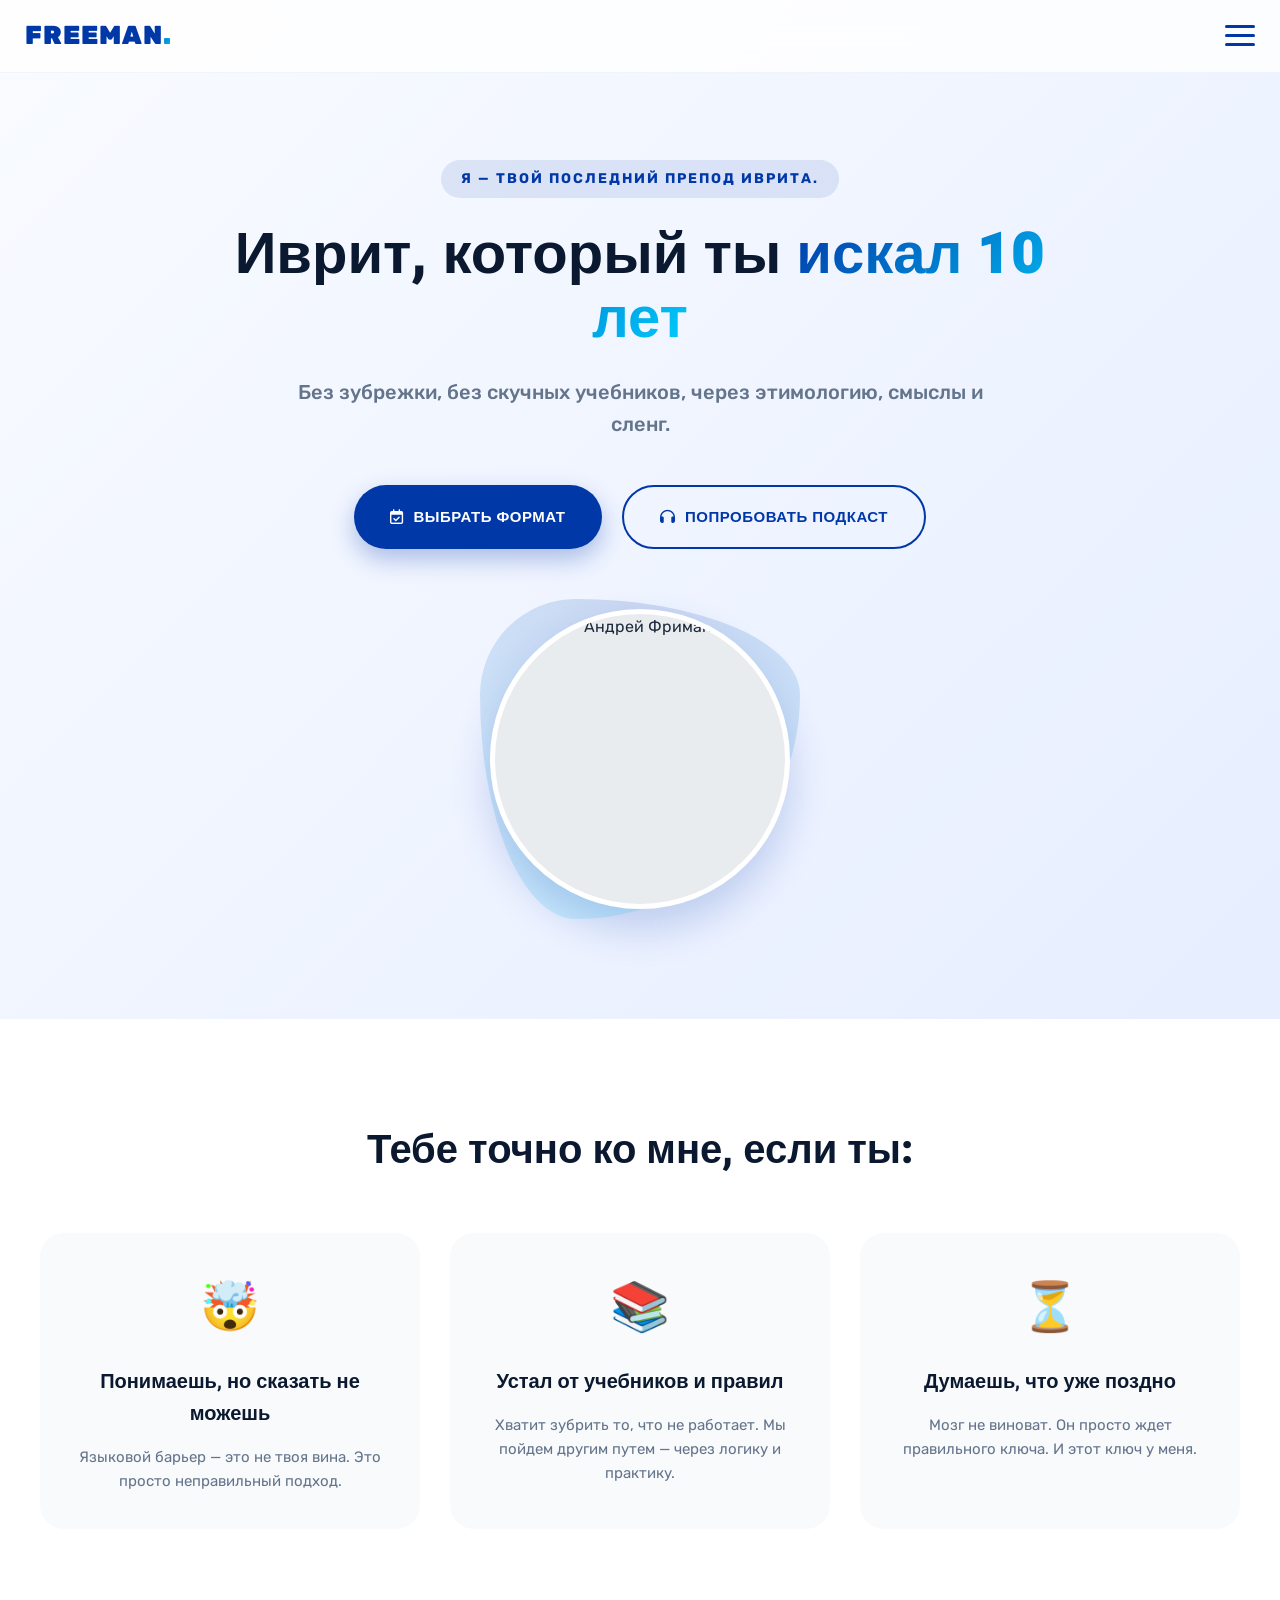
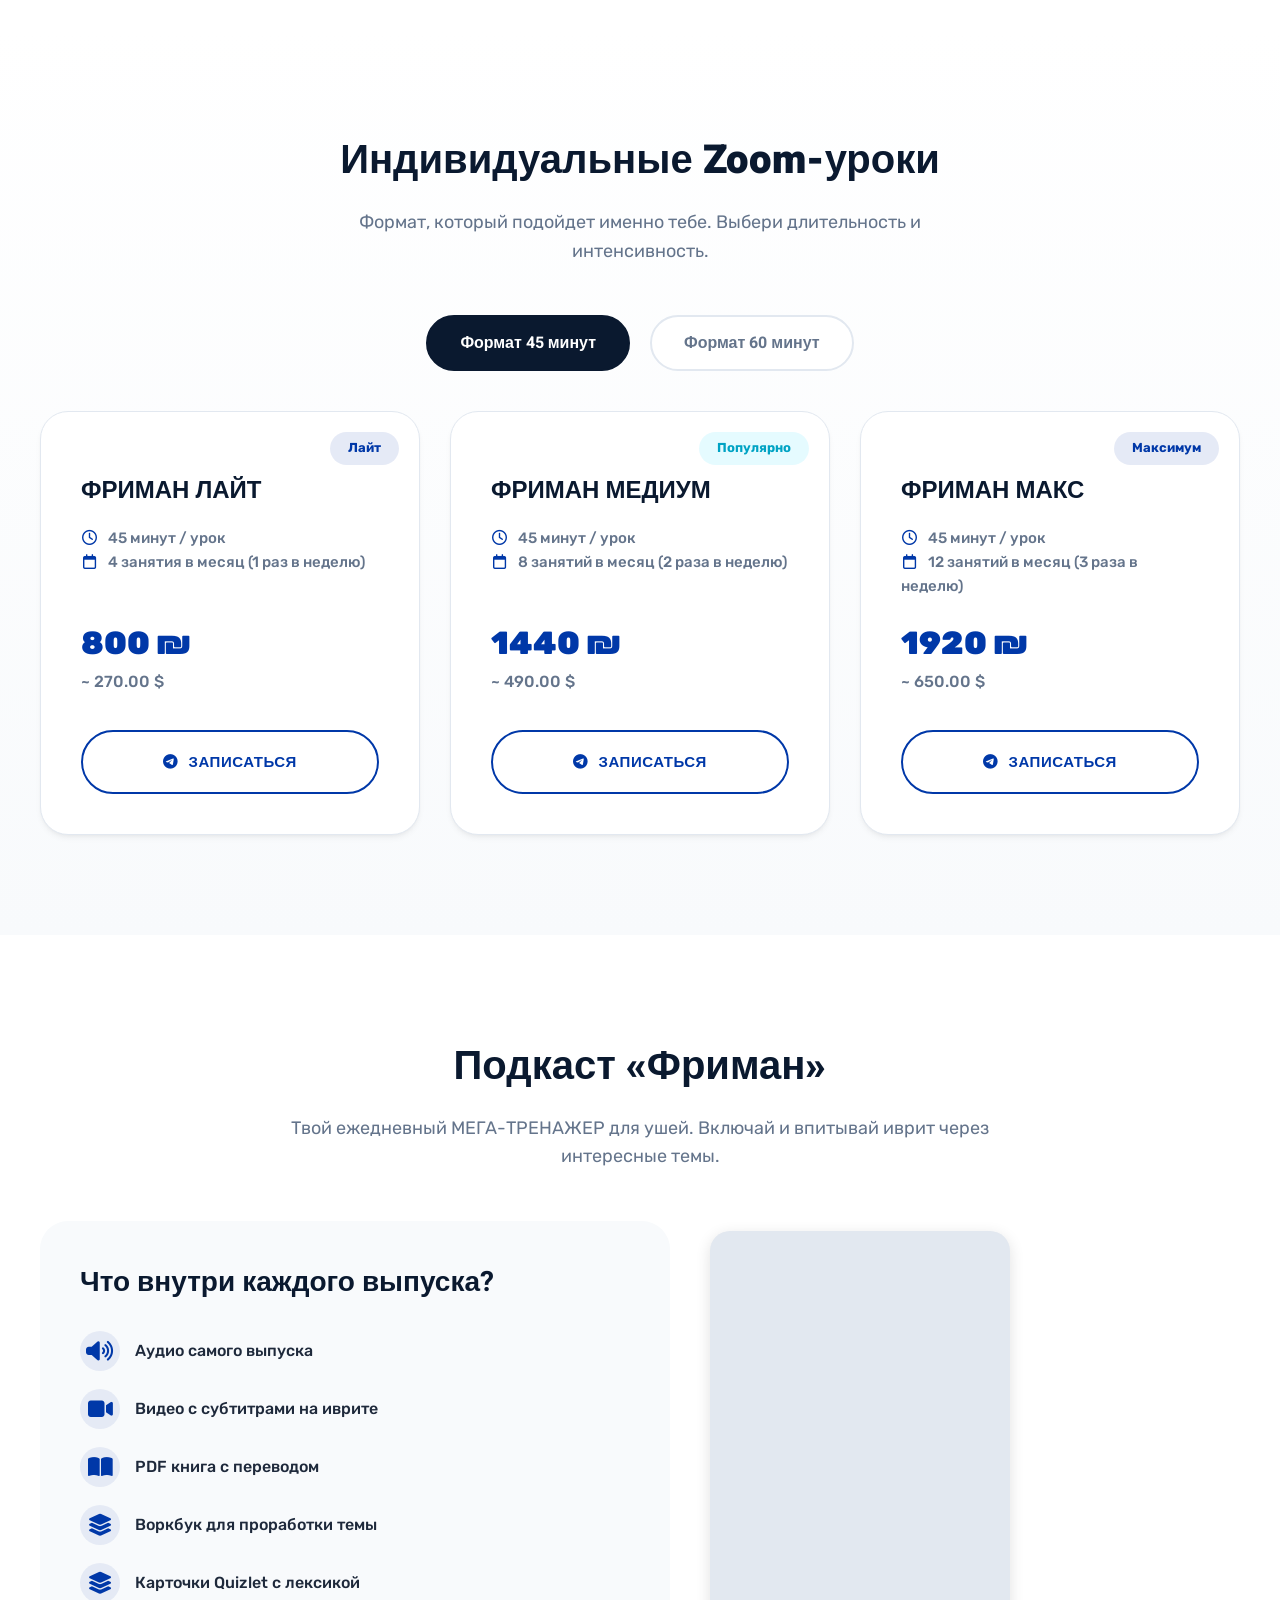
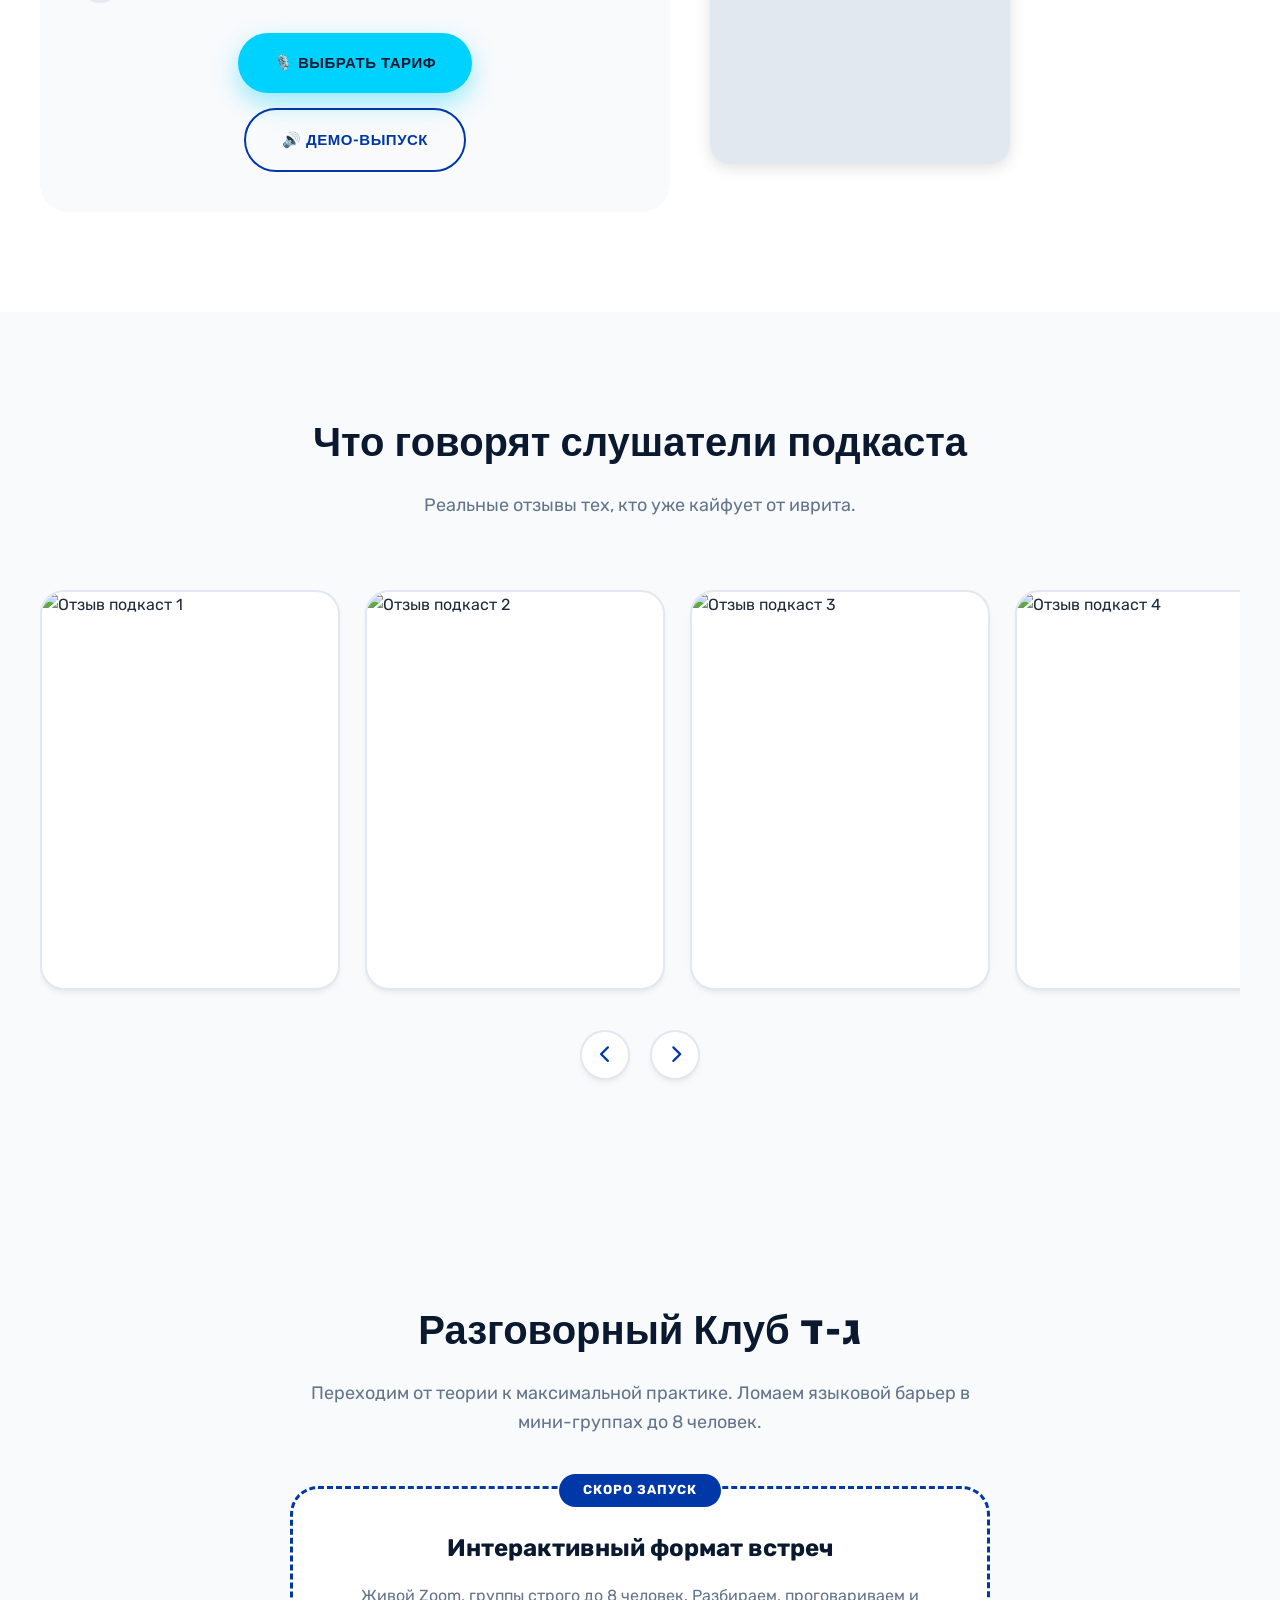
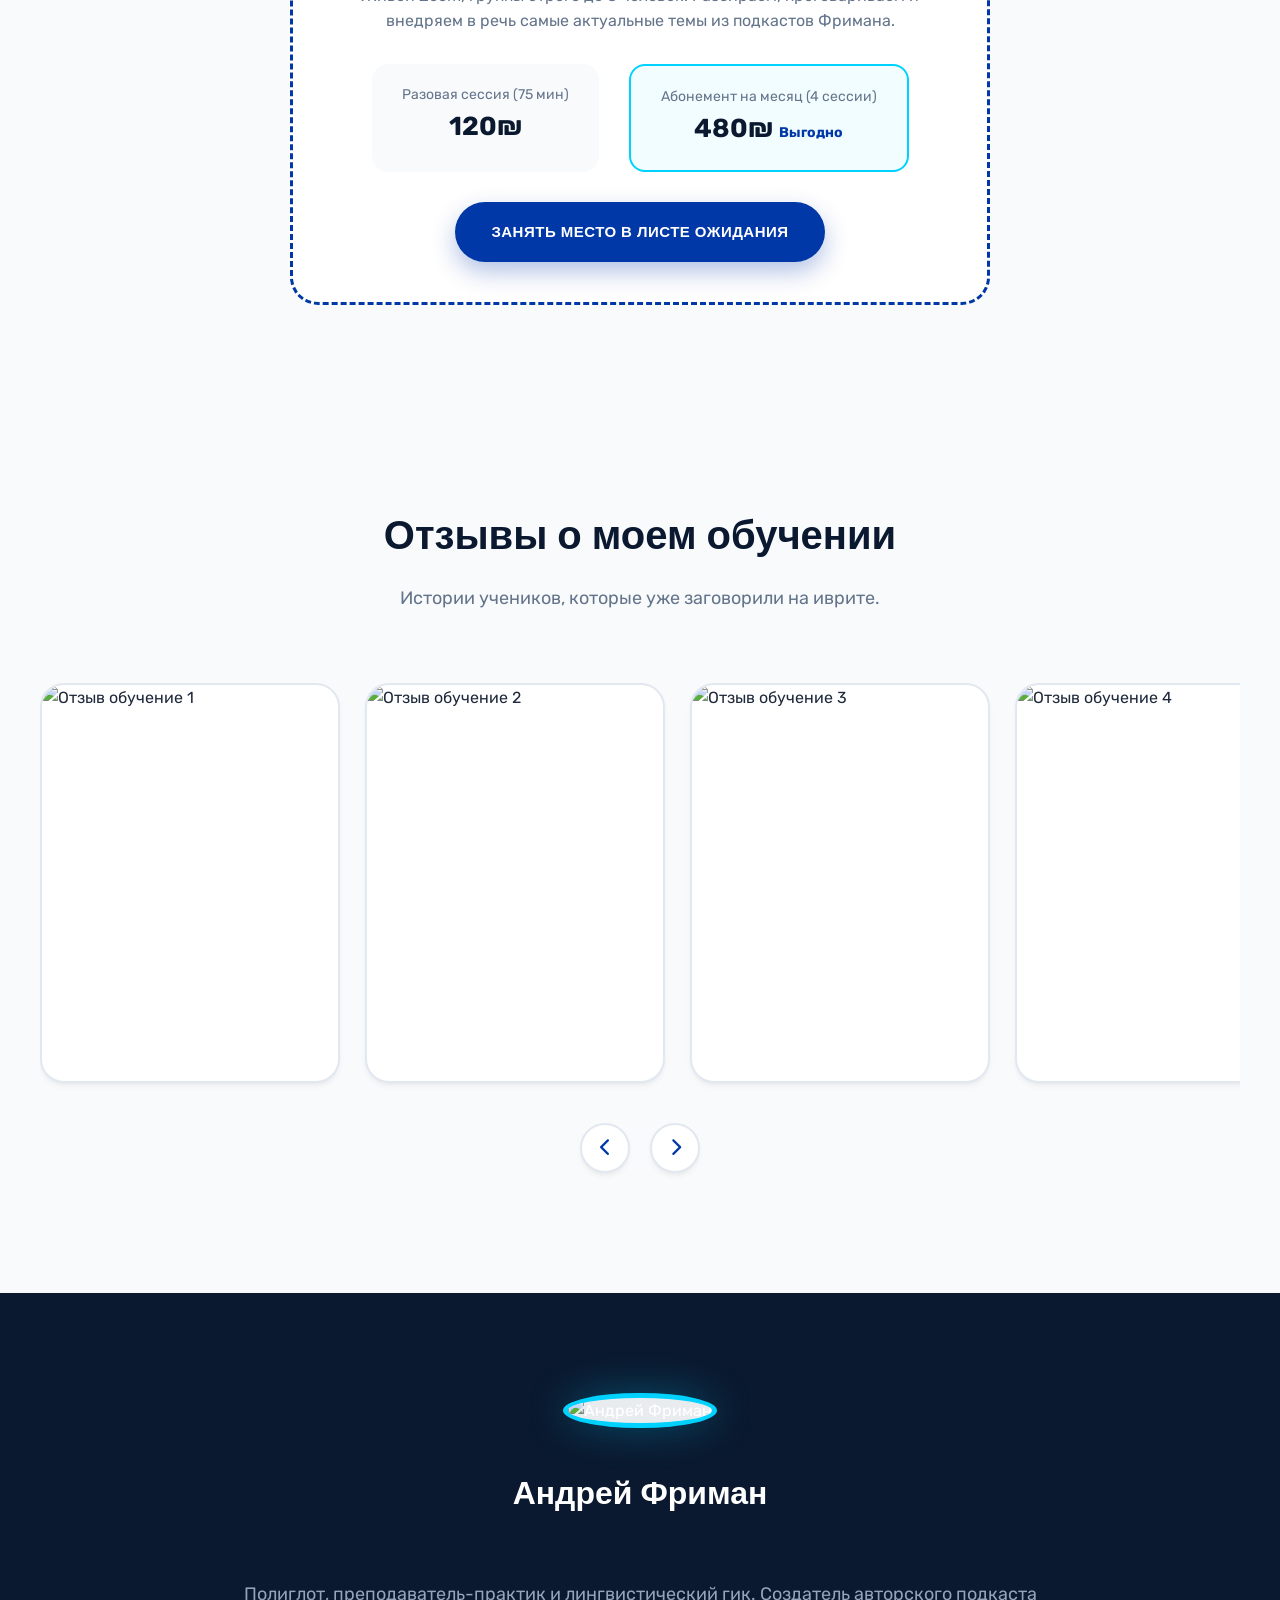
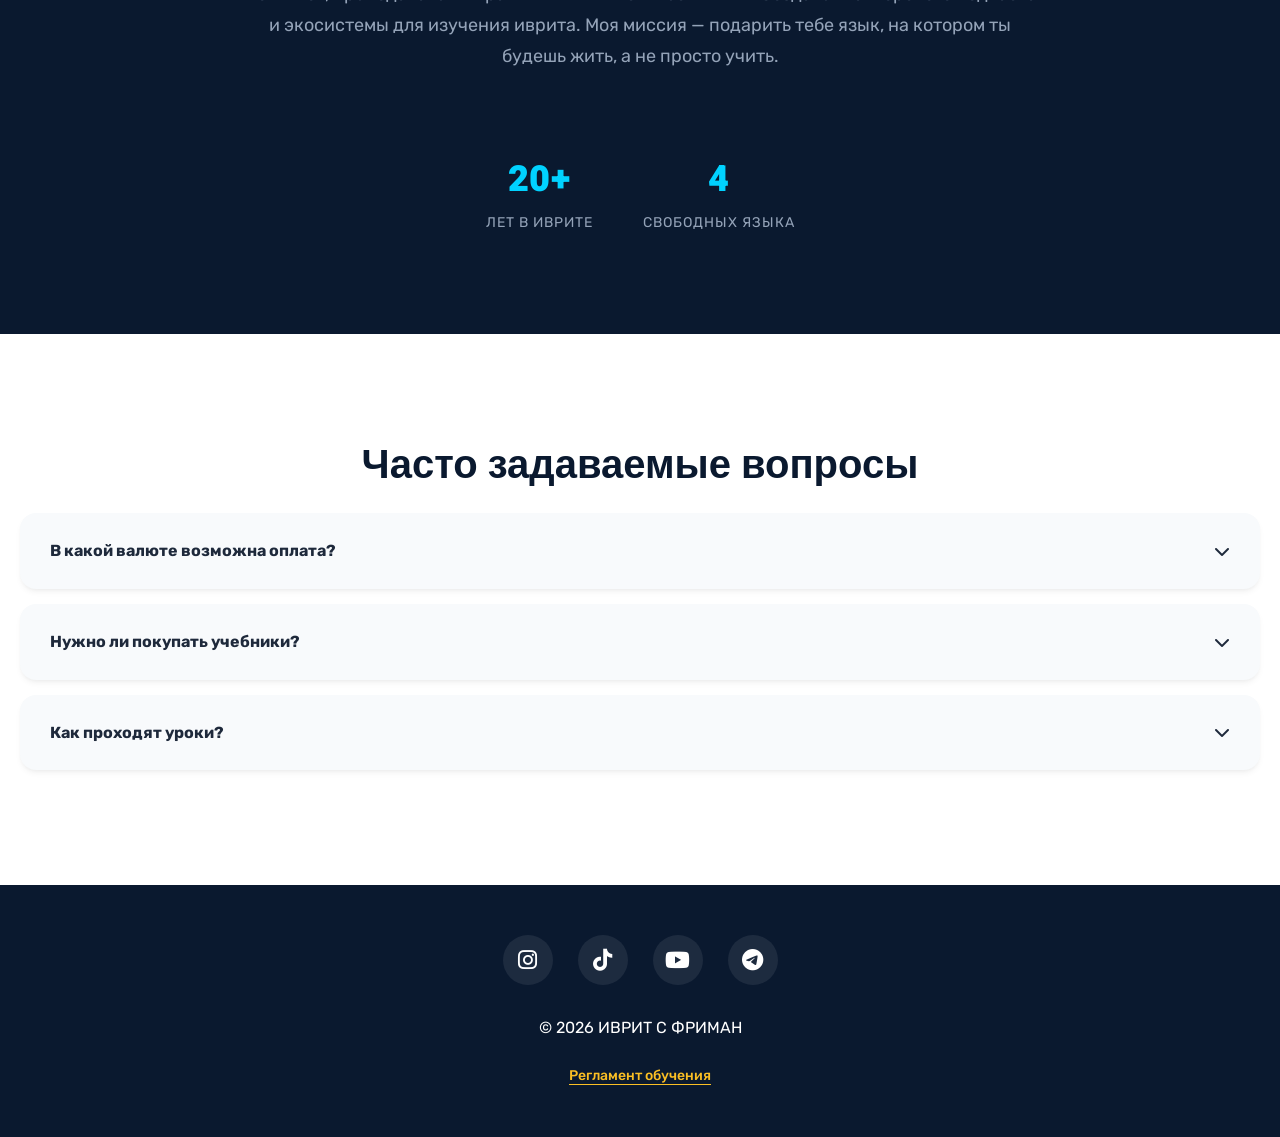
==== index.html @ e4728c22 "Update index.html" ====
<!DOCTYPE html>
<html lang="ru">
<head>
    <meta charset="UTF-8">
    <meta name="viewport" content="width=device-width, initial-scale=1.0">
    <title>ИВРИТ С ФРИМАН — Твой последний учитель иврита</title>
    
    <script>
      window.prodamusDomain = 'freemanhebrew.payform.ru';
      window.prodamusCurrency = 'usd';
    </script>
    <script src="https://widget.prodamus.ru/src/init.js" async></script>
    <link rel="stylesheet" href="https://widget.prodamus.ru/src/init.css">

    <link href="https://fonts.googleapis.com/css2?family=Heebo:wght@400;500;700;800;900&family=Rubik:wght@400;500;600;700&display=swap" rel="stylesheet">
    <link rel="stylesheet" href="https://cdnjs.cloudflare.com/ajax/libs/font-awesome/6.4.0/css/all.min.css">
    
    <style>
        :root {
            --blue-flag: #0038A8;
            --blue-neon: #00D2FF;
            --blue-dark: #0A192F;
            --white: #FFFFFF;
            --light-gray: #F8FAFC;
            --text-dark: #1E293B;
            --text-muted: #64748B;
            --accent-gradient: linear-gradient(135deg, var(--blue-flag), var(--blue-neon));
            --card-shadow: 0 4px 6px -1px rgba(0,0,0,0.05), 0 2px 4px -2px rgba(0,0,0,0.05);
            --card-hover-shadow: 0 25px 50px -12px rgba(0,0,0,0.15);
            --transition: all 0.3s cubic-bezier(0.4, 0, 0.2, 1);
        }

        * { box-sizing: border-box;
            margin: 0; padding: 0; scroll-behavior: smooth; }

        body {
            font-family: 'Rubik', sans-serif;
            background-color: var(--white);
            color: var(--text-dark);
            line-height: 1.6;
            overflow-x: hidden;
        }

        header {
            position: fixed;
            top: 0; left: 0; width: 100%;
            background: rgba(255,255,255,0.8);
            backdrop-filter: blur(20px);
            z-index: 1000;
            padding: 15px 25px;
            display: flex;
            justify-content: space-between;
            align-items: center;
            border-bottom: 1px solid rgba(0,56,168,0.05);
        }

        .logo {
            font-weight: 900;
            font-size: 26px;
            color: var(--blue-flag); letter-spacing: 1px;
            text-transform: uppercase;
        }
        .logo span {
            background: var(--accent-gradient);
            -webkit-background-clip: text;
            -webkit-text-fill-color: transparent;
        }

        .burger-menu {
            display: flex;
            flex-direction: column;
            justify-content: space-between; width: 30px; height: 21px;
            cursor: pointer; z-index: 1002;
        }
        .burger-bar {
            width: 100%;
            height: 3px;
            background-color: var(--blue-flag);
            border-radius: 3px;
            transition: var(--transition);
        }
        .burger-menu.active .burger-bar:nth-child(1) {
            transform: translateY(9px) rotate(45deg);
            background-color: var(--white);
        }
        .burger-menu.active .burger-bar:nth-child(2) { opacity: 0;
        }
        .burger-menu.active .burger-bar:nth-child(3) {
            transform: translateY(-9px) rotate(-45deg);
            background-color: var(--white);
        }

        nav {
            position: fixed;
            top: 0; right: -100%;
            width: 300px; height: 100vh;
            background: var(--blue-dark); padding: 100px 40px;
            display: flex; flex-direction: column; gap: 25px;
            transition: var(--transition); z-index: 1001;
            box-shadow: -10px 0 30px rgba(0,0,0,0.3);
        }
        nav.active { right: 0;
        }

        nav a {
            color: var(--white);
            text-decoration: none;
            font-size: 18px; font-weight: 600;
            transition: var(--transition);
        }
        nav a:hover { color: var(--blue-neon);
            padding-left: 10px; }

        /* Герой */
        .hero {
            padding: 160px 25px 100px;
            background: linear-gradient(135deg, #F9FBFF 0%, #E6EEFF 100%);
            display: flex; flex-direction: column;
            align-items: center; text-align: center;
            position: relative; overflow: hidden;
        }
        .hero-content { max-width: 850px; z-index: 2;
        }
        .hero-label {
            display: inline-block;
            background: rgba(0,56,168,0.1);
            color: var(--blue-flag); padding: 8px 20px;
            border-radius: 50px; font-weight: 700; font-size: 14px;
            text-transform: uppercase; letter-spacing: 2px; margin-bottom: 25px;
        }
        .hero h1 {
            font-family: 'Heebo', sans-serif;
            font-size: 58px;
            font-weight: 900; color: var(--blue-dark);
            line-height: 1.1; margin-bottom: 25px;
        }
        .hero h1 span {
            background: var(--accent-gradient);
            -webkit-background-clip: text;
            -webkit-text-fill-color: transparent;
        }
        .hero-subtitle {
            font-size: 20px;
            color: var(--text-muted);
            margin-bottom: 45px; font-weight: 500;
            max-width: 700px; margin-left: auto; margin-right: auto;
        }
        .hero-buttons { display: flex; gap: 20px; justify-content: center; flex-wrap: wrap;
        }

        .hero-avatar-wrapper {
            position: relative;
            margin-top: 50px;
            width: 320px; height: 320px; z-index: 2;
        }
        .hero-avatar-bg {
            position: absolute;
            top: 0; left: 0;
            width: 100%; height: 100%;
            background: conic-gradient(from 0deg, var(--blue-flag), var(--blue-neon), var(--blue-flag));
            border-radius: 30% 70% 70% 30% / 30% 30% 70% 70%;
            animation: morphing 12s infinite linear;
            opacity: 0.15;
        }
        .hero-avatar {
            position: absolute;
            top: 10px; left: 10px;
            width: 300px; height: 300px;
            border-radius: 50%; object-fit: cover;
            border: 5px solid var(--white);
            box-shadow: 0 20px 40px rgba(0,56,168,0.2);
            background-color: #e9ecef;
        }

        @keyframes morphing {
            0% { border-radius: 30% 70% 70% 30% / 30% 30% 70% 70%;
            }
            50% { border-radius: 70% 30% 30% 70% / 70% 70% 30% 30%;
            }
            100% { border-radius: 30% 70% 70% 30% / 30% 30% 70% 70%;
            }
        }

        .section-title {
            text-align: center;
            font-family: 'Heebo', sans-serif;
            font-size: 40px; font-weight: 900;
            color: var(--blue-dark); margin-bottom: 15px;
        }
        .section-subtitle {
            text-align: center;
            color: var(--text-muted);
            font-size: 18px; margin-bottom: 50px;
            max-width: 700px; margin-left: auto; margin-right: auto;
        }

        /* Блок эмпатии */
        .pain-section { background: var(--white);
            padding: 100px 20px; text-align: center; }
        .pain-grid {
            display: grid;
            grid-template-columns: repeat(auto-fit, minmax(250px, 1fr));
            gap: 30px; margin-top: 50px; max-width: 1200px; margin-left: auto; margin-right: auto;
        }
        .pain-card {
            background: var(--light-gray);
            padding: 35px 25px;
            border-radius: 24px; transition: var(--transition); border: 1px solid transparent;
        }
        .pain-card:hover { border-color: var(--blue-neon); box-shadow: var(--card-hover-shadow); transform: translateY(-5px);
        }
        .pain-icon { font-size: 48px; margin-bottom: 20px;
        }
        .pain-card h3 { font-family: 'Heebo', sans-serif; font-size: 20px; margin-bottom: 15px; color: var(--blue-dark);
        }
        .pain-card p { color: var(--text-muted); font-size: 15px;
        }
        .meme-placeholder {
            width: 120px;
            height: 120px; margin: 15px auto;
            border-radius: 16px; background: #e2e8f0;
            display: flex; align-items: center; justify-content: center;
            font-size: 14px; color: var(--text-muted);
            border: 2px dashed var(--blue-neon); font-weight: 600;
        }

        /* Табы и сетка курсов */
        .courses-section {
            background: linear-gradient(180deg, var(--white) 0%, var(--light-gray) 100%);
            padding: 100px 20px;
        }
        .zoom-tabs {
            display: flex;
            justify-content: center; gap: 20px;
            margin-bottom: 40px; flex-wrap: wrap;
        }
        .tab-btn {
            padding: 14px 32px;
            border: 2px solid #E2E8F0;
            background: var(--white); border-radius: 60px;
            font-weight: 700; cursor: pointer;
            transition: var(--transition); color: var(--text-muted);
            font-family: 'Heebo', sans-serif;
            font-size: 16px;
        }
        .tab-btn.active {
            background: var(--blue-dark);
            color: var(--white);
            border-color: var(--blue-dark);
        }
        .cards-grid {
            display: none;
            grid-template-columns: repeat(auto-fit, minmax(280px, 1fr));
            gap: 30px; max-width: 1200px; margin: 0 auto;
        }
        .cards-grid.active { display: grid;
        }

        .card {
            background: var(--white);
            border: 1px solid #E2E8F0;
            border-radius: 28px; padding: 40px;
            display: flex; flex-direction: column;
            position: relative; transition: var(--transition);
            overflow: hidden; box-shadow: var(--card-shadow);
        }
        .card:hover { transform: translateY(-10px); border-color: var(--blue-flag); box-shadow: var(--card-hover-shadow);
        }
        .card-badge {
            position: absolute;
            top: 20px; right: 20px;
            background: rgba(0,56,168,0.1); color: var(--blue-flag);
            padding: 6px 18px; border-radius: 50px;
            font-weight: 700; font-size: 13px;
        }
        .card-badge.popular {
            background: rgba(0,210,255,0.1);
            color: #00A3C4;
        }
        .card-title {
            font-family: 'Heebo', sans-serif;
            font-size: 24px;
            font-weight: 800; color: var(--blue-dark);
            margin-bottom: 15px; margin-top: 20px;
        }
        .card-meta {
            font-size: 15px;
            color: var(--text-muted);
            margin-bottom: 20px; font-weight: 500;
        }
        .card-meta i { color: var(--blue-flag);
            margin-right: 8px; width: 16px; text-align: center; }
        .card-price { margin-top: auto; margin-bottom: 25px;
        }
        .price-ils { font-size: 32px; font-weight: 900; color: var(--blue-flag); display: block;
        }
        .price-usd { font-size: 16px; color: var(--text-muted); font-weight: 500;
        }

        /* Подкаст */
        .podcast-section { padding: 100px 20px;
            background: var(--white); }
        .podcast-container { display: flex; flex-wrap: wrap; gap: 40px; max-width: 1200px;
            margin: 0 auto; align-items: center; }
        .podcast-content { flex: 1 1 400px;
            background: var(--light-gray); padding: 40px; border-radius: 28px; }
        .podcast-content h3 { font-family: 'Heebo', sans-serif;
            font-size: 28px; margin-bottom: 25px; color: var(--blue-dark); }
        .feature-list { list-style: none; margin-bottom: 30px;
        }
        .feature-item { display: flex; align-items: center; gap: 15px; margin-bottom: 18px; font-weight: 500;
        }
        .feature-item i { color: var(--blue-flag); font-size: 22px; background: rgba(0,56,168,0.08); width: 40px;
            height: 40px; display: flex; align-items: center; justify-content: center; border-radius: 50%;
        }
        .podcast-visual { flex: 1 1 300px; text-align: center;
        }
        .podcast-meme { width: 100%; max-width: 300px; border-radius: 20px; box-shadow: var(--card-hover-shadow); margin-bottom: 20px;
        }
        .podcast-cta { display: flex; flex-direction: column; gap: 15px; align-items: center;
        }

        /* Отзывы (слайдер) */
        .reviews-section { padding: 100px 20px;
            background: var(--light-gray); }
        .reviews-slider-container { position: relative; width: 100%; overflow: hidden;
            padding: 20px 0; max-width: 1200px; margin: 0 auto; }
        .reviews-track { display: flex;
            gap: 25px; transition: transform 0.5s ease; cursor: grab; }
        .review-card { min-width: 300px;
            max-width: 300px; height: 400px; background: var(--white); border-radius: 24px; overflow: hidden; box-shadow: var(--card-shadow); border: 2px solid #E2E8F0; position: relative;
        }
        .review-card img { width: 100%; height: 100%; object-fit: cover;
        }
        .slider-controls { display: flex; justify-content: center; gap: 20px; margin-top: 40px;
        }
        .slider-btn { width: 50px; height: 50px; border-radius: 50%; border: 2px solid #E2E8F0;
            background: var(--white); cursor: pointer; display: flex; align-items: center; justify-content: center; color: var(--blue-flag); transition: var(--transition); font-size: 18px; box-shadow: var(--card-shadow);
        }
        .slider-btn:hover { background: var(--blue-flag); color: var(--white); border-color: var(--blue-flag);
        }

        /* Автор */
        .author-section { background: var(--blue-dark);
            color: var(--white); padding: 100px 20px; text-align: center; }
        .author-container { display: flex;
            flex-direction: column; align-items: center; gap: 40px; max-width: 800px; margin: 0 auto;
        }
        .author-photo-wrapper { position: relative; display: inline-block;
        }
        .author-photo { width: 200px; height: 200px; border-radius: 50%; object-fit: cover;
            border: 5px solid var(--blue-neon); box-shadow: 0 0 40px rgba(0,210,255,0.3); background-color: #e9ecef;
        }
        .author-meme-badge { position: absolute; bottom: -10px; right: -10px; background: var(--blue-neon); color: var(--blue-dark);
            border-radius: 50px; padding: 6px 15px; font-weight: 800; font-size: 14px; box-shadow: 0 0 20px rgba(0,210,255,0.5);
        }
        .author-name { font-family: 'Heebo', sans-serif; font-size: 32px; font-weight: 900;
        }
        .author-desc { color: #94A3B8; font-size: 18px; line-height: 1.7; margin-top: 20px;
        }
        .author-stats { display: flex; justify-content: center; gap: 50px; margin-top: 40px; flex-wrap: wrap;
        }
        .stat-item { text-align: center;
        }
        .stat-number { font-family: 'Heebo', sans-serif; font-size: 36px; font-weight: 900; color: var(--blue-neon);
            display: block; }
        .stat-label { font-size: 14px; color: #94A3B8; text-transform: uppercase; letter-spacing: 1px;
        }

        /* FAQ */
        .faq-section { padding: 100px 20px;
            background: var(--white); }
        .faq-item { background: var(--light-gray); border-radius: 16px; margin-bottom: 15px; overflow: hidden;
            box-shadow: var(--card-shadow); }
        .faq-question { padding: 25px 30px; font-weight: 700; cursor: pointer;
            display: flex; justify-content: space-between; align-items: center; }
        .faq-answer { max-height: 0; overflow: hidden;
            transition: max-height 0.3s ease; background: var(--white); }
        .faq-answer.active { max-height: 300px;
            padding: 0 30px 25px; }
        .faq-answer p { padding-top: 20px; color: var(--text-muted);
        }

        /* Кнопки */
        .btn {
            display: inline-flex;
            align-items: center; justify-content: center;
            gap: 10px; padding: 18px 36px; border-radius: 60px;
            font-weight: 700; text-decoration: none; text-transform: uppercase;
            font-size: 15px;
            letter-spacing: 0.5px;
            transition: var(--transition); cursor: pointer; border: none;
            font-family: 'Heebo', sans-serif;
        }
        .btn-primary { background: var(--blue-flag); color: var(--white); box-shadow: 0 10px 25px rgba(0,56,168,0.3);
        }
        .btn-primary:hover { background: #002b80; transform: translateY(-3px);
        }
        .btn-neon { background: var(--blue-neon); color: var(--blue-dark); box-shadow: 0 10px 25px rgba(0,210,255,0.4);
        }
        .btn-neon:hover { background: #00b8e6; transform: translateY(-3px);
        }
        .btn-outline { background: transparent; border: 2px solid var(--blue-flag); color: var(--blue-flag);
        }
        .btn-outline:hover { background: var(--blue-flag); color: var(--white);
        }
        .btn-white-outline { background: transparent; border: 2px solid var(--white); color: var(--white);
        }
        .btn-white-outline:hover { background: var(--white); color: var(--blue-dark);
        }

        footer { background: var(--blue-dark); color: var(--white); padding: 50px 20px; text-align: center;
        }
        .social-links { display: flex; justify-content: center; gap: 25px; margin-bottom: 30px; flex-wrap: wrap;
        }
        .social-icon { width: 50px; height: 50px; border-radius: 50%; background: rgba(255,255,255,0.08); color: var(--white);
            display: flex; align-items: center; justify-content: center; font-size: 22px; text-decoration: none; transition: var(--transition);
        }
        .social-icon:hover { background: var(--blue-flag); transform: translateY(-5px); box-shadow: 0 0 20px var(--blue-neon);
        }

        @media(max-width: 768px) {
            .hero h1 { font-size: 38px;
            }
            .section-title { font-size: 32px;
            }
            .podcast-container { flex-direction: column;
            }
            .zoom-tabs { flex-direction: column; align-items: center;
            }
        }
    </style>
</head>
<body>

    <header>
        <div class="logo">FREEMAN<span>.</span></div>
        <div class="burger-menu" id="burgerMenu">
            <span class="burger-bar"></span>
            <span class="burger-bar"></span>
            <span class="burger-bar"></span>
        </div>
        <nav id="navMenu">
         
    <a href="#course">Занятия</a>
            <a href="#podcast">Подкаст</a>
            <a href="#club">Клуб</a>
            <a href="#reviews">Отзывы</a>
            <a href="#author">Автор</a>
            <a href="#faq">Вопросы</a>
        </nav>
    </header>

    <section class="hero">
        <div class="hero-content">
     
        <div class="hero-label">Я — твой последний препод иврита.</div>
            <h1>Иврит, который ты <span>искал 10 лет</span></h1>
            <p class="hero-subtitle">Без зубрежки, без скучных учебников, через этимологию, смыслы и сленг.</p>
            <div class="hero-buttons">
                <a href="#course" class="btn btn-primary"><i class="fa-regular fa-calendar-check"></i> Выбрать формат</a>
            
     <a href="#podcast" class="btn btn-outline"><i class="fa-solid fa-headphones"></i> Попробовать подкаст</a>
            </div>
        </div>
        <div class="hero-avatar-wrapper">
            <div class="hero-avatar-bg"></div>
            <img src="myphoto.png" alt="Андрей Фриман" class="hero-avatar">
        </div>
    </section>

    <section class="pain-section">
        <div class="section-title">Тебе точно ко мне, если 
ты:</div>
        <div class="pain-grid">
            <div class="pain-card">
                <div class="pain-icon">🤯</div>
                <h3>Понимаешь, но сказать не можешь</h3>
                <p>Языковой барьер — это не твоя вина.
Это просто неправильный подход.</p>
            </div>
            <div class="pain-card">
                <div class="pain-icon">📚</div>
                <h3>Устал от учебников и правил</h3>
                <p>Хватит зубрить то, что не работает.
Мы пойдем другим путем — через логику и практику.</p>
            </div>
            <div class="pain-card">
                <div class="pain-icon">⏳</div>
                <h3>Думаешь, что уже поздно</h3>
                <p>Мозг не виноват.
Он просто ждет правильного ключа. И этот ключ у меня.</p>
            </div>
        </div>
    </section>

    <section class="courses-section" id="course">
        <div class="section-title">Индивидуальные Zoom-уроки</div>
        <div class="section-subtitle">Формат, который подойдет именно тебе.
Выбери длительность и интенсивность.</div>
        
        <div class="zoom-tabs">
            <button class="tab-btn active" onclick="switchTab('45min')">Формат 45 минут</button>
            <button class="tab-btn" onclick="switchTab('60min')">Формат 60 минут</button>
        </div>

        <div class="cards-grid active" id="tab-45min">
            <div class="card">
               
  <span class="card-badge">Лайт</span>
                <div class="card-title">ФРИМАН ЛАЙТ</div>
                <div class="card-meta">
                    <div><i class="fa-regular fa-clock"></i> 45 минут / урок</div>
                    <div><i class="fa-regular fa-calendar"></i> 4 занятия в месяц (1 раз в неделю)</div>
       
          </div>
                <div class="card-price">
                    <span class="price-ils">800 ₪</span>
                    <span class="price-usd">~ 270.00 $</span>
                </div>
             
                <div onclick="forceTelegramRedirect('https://telegram.me/Andreas_Free')" class="btn btn-outline" style="cursor:pointer; margin-top: 10px;"><i class="fa-brands fa-telegram"></i> Записаться</div>
            </div>
            <div class="card">
                <span class="card-badge popular">Популярно</span>
                <div class="card-title">ФРИМАН МЕДИУМ</div>
                <div class="card-meta">
             
        <div><i class="fa-regular fa-clock"></i> 45 минут / урок</div>
                    <div><i class="fa-regular fa-calendar"></i> 8 занятий в месяц (2 раза в неделю)</div>
                </div>
                <div class="card-price">
                    <span class="price-ils">1440 ₪</span>
  
                   <span class="price-usd">~ 490.00 $</span>
                </div>

                <div onclick="forceTelegramRedirect('https://telegram.me/Andreas_Free')" class="btn btn-outline" style="cursor:pointer; margin-top: 10px;"><i class="fa-brands fa-telegram"></i> Записаться</div>
            </div>
            <div class="card">
                <span class="card-badge">Максимум</span>
                <div class="card-title">ФРИМАН МАКС</div>
                <div class="card-meta">
                    
 <div><i class="fa-regular fa-clock"></i> 45 минут / урок</div>
                    <div><i class="fa-regular fa-calendar"></i> 12 занятий в месяц (3 раза в неделю)</div>
                </div>
                <div class="card-price">
                    <span class="price-ils">1920 ₪</span>
         
            <span class="price-usd">~ 650.00 $</span>
                </div>

                <div onclick="forceTelegramRedirect('https://telegram.me/Andreas_Free')" class="btn btn-outline" style="cursor:pointer; margin-top: 10px;"><i class="fa-brands fa-telegram"></i> Записаться</div>
            </div>
        </div>

        <div class="cards-grid" id="tab-60min">
            <div class="card">
                <span class="card-badge">Старт</span>
                <div class="card-title">ФРИМАН СТАРТ</div>
                <div class="card-meta">
  
                   <div><i class="fa-regular fa-clock"></i> 60 минут / урок</div>
                    <div><i class="fa-regular fa-calendar"></i> 4 занятия в месяц (1 раз в неделю)</div>
                </div>
                <div class="card-price">
             
        <span class="price-ils">1000 ₪</span>
                    <span class="price-usd">~ 340.00 $</span>
                </div>

                <div onclick="forceTelegramRedirect('https://telegram.me/Andreas_Free')" class="btn btn-outline" style="cursor:pointer; margin-top: 10px;"><i class="fa-brands fa-telegram"></i> Записаться</div>
            </div>
            <div class="card">
                <span class="card-badge">Про</span>
                <div class="card-title">ФРИМАН ПРО</div>
                <div class="card-meta">
                    
 <div><i class="fa-regular fa-clock"></i> 60 минут / урок</div>
                    <div><i class="fa-regular fa-calendar"></i> 8 занятий в месяц (2 раза в неделю)</div>
                </div>
                <div class="card-price">
                    <span class="price-ils">1600 ₪</span>
         
            <span class="price-usd">~ 540.00 $</span>
                </div>

                <div onclick="forceTelegramRedirect('https://telegram.me/Andreas_Free')" class="btn btn-outline" style="cursor:pointer; margin-top: 10px;"><i class="fa-brands fa-telegram"></i> Записаться</div>
            </div>
            <div class="card">
                <span class="card-badge">Ультра</span>
                <div class="card-title">ФРИМАН УЛЬТРА</div>
                <div class="card-meta">
                    
 <div><i class="fa-regular fa-clock"></i> 60 минут / урок</div>
                    <div><i class="fa-regular fa-calendar"></i> 12 занятий в месяц (3 раза в неделю)</div>
                </div>
                <div class="card-price">
                    <span class="price-ils">2160 ₪</span>
         
            <span class="price-usd">~ 730.00 $</span>
                </div>

                <div onclick="forceTelegramRedirect('https://telegram.me/Andreas_Free')" class="btn btn-outline" style="cursor:pointer; margin-top: 10px;"><i class="fa-brands fa-telegram"></i> Записаться</div>
            </div>
        </div>
    </section>

    <section id="podcast" class="podcast-section">
        <div class="section-title">Подкаст «Фриман»</div>
        <div class="section-subtitle">Твой ежедневный МЕГА-ТРЕНАЖЕР для ушей. Включай и впитывай иврит через интересные темы.</div>
        <div class="podcast-container">
            <div class="podcast-content">
         
        <h3>Что внутри каждого выпуска?</h3>
                <ul class="feature-list">
                    <li class="feature-item"><i class="fa-solid fa-volume-high"></i> Аудио самого выпуска</li>
                    <li class="feature-item"><i class="fa-solid fa-video"></i> Видео с субтитрами на иврите</li>
                   
  <li class="feature-item"><i class="fa-solid fa-book-open"></i> PDF книга с переводом</li>
                    <li class="feature-item"><i class="fa-solid fa-layer-group"></i> Воркбук для проработки темы</li>
                    <li class="feature-item"><i class="fa-solid fa-layer-group"></i> Карточки Quizlet с лексикой</li>
                </ul>
                <div class="podcast-cta">
     
                <div onclick="forceTelegramRedirect('https://telegram.me/tribute/app?startapp=ep_8xrA9S8bwfpxdwwvnP7ZdaKRrTc9n1Krzu2K1lB6hGVLtGdhte')"
                         class="btn btn-neon" style="cursor:pointer;">🎙️ Выбрать тариф</div>
                    <div onclick="forceTelegramRedirect('https://telegram.me/freemanpodcastdemo')"
                         class="btn btn-outline" style="cursor:pointer;">🔊 Демо-выпуск</div>
      
           </div>
            </div>
            <div class="podcast-visual" style="align-self: start;
margin-top: 10px; flex-shrink: 0; width: 280px;">
                <video src="podcastfreeman.mp4" class="podcast-meme" autoplay loop muted playsinline style="background:#e2e8f0;
width: 100%; height: auto; aspect-ratio: 9 / 16; object-fit: contain; display:block; border-radius: 20px;
box-shadow: 0 4px 15px rgba(0,0,0,0.12);">
                </video>
            </div>
        </div>
    </section>

    <section class="reviews-section" id="reviews-podcast">
        <div class="section-title">Что говорят слушатели подкаста</div>
        <div class="section-subtitle">Реальные отзывы тех, кто уже кайфует от иврита.</div>
        <div class="reviews-slider-container">
   
          <div class="reviews-track" id="track-podcast">
                <div class="review-card"><img src="otziv1.jpg" alt="Отзыв подкаст 1"></div>
                <div class="review-card"><img src="otziv2.jpg" alt="Отзыв подкаст 2"></div>
                <div class="review-card"><img src="otziv3.jpg" alt="Отзыв подкаст 3"></div>
                <div class="review-card"><img src="otziv4.jpg" alt="Отзыв подкаст 4"></div>
     
            <div class="review-card"><img src="otziv5.jpg" alt="Отзыв подкаст 5"></div>
                <div class="review-card"><img src="otziv6.jpg" alt="Отзыв подкаст 6"></div>
                <div class="review-card"><img src="otziv7.jpg" alt="Отзыв подкаст 7"></div>
                <div class="review-card"><img src="otziv8.jpg" alt="Отзыв подкаст 8"></div>
            </div>
         
    <div class="slider-controls">
                <button class="slider-btn" onclick="moveSlider('podcast', 'prev')"><i class="fa-solid fa-chevron-left"></i></button>
                <button class="slider-btn" onclick="moveSlider('podcast', 'next')"><i class="fa-solid fa-chevron-right"></i></button>
            </div>
        </div>
    </section>

    <section id="club" class="podcast-section" style="background: var(--light-gray);">
        <div class="section-title">Разговорный Клуб ג-ד</div>
     
    <div class="section-subtitle">Переходим от теории к максимальной практике.
Ломаем языковой барьер в мини-группах до 8 человек.</div>
        <div style="max-width: 700px; margin: 0 auto; background: var(--white); border: 3px dashed var(--blue-flag); border-radius: 28px; padding: 40px; text-align: center; position: relative;">
            <div style="position: absolute; top: -15px; left: 50%; transform: translateX(-50%); background: var(--blue-flag); color: var(--white); padding: 6px 24px; border-radius: 30px; font-weight: 700; font-size: 13px; letter-spacing: 1px; text-transform: uppercase;">Скоро запуск</div>
            <h3 style="font-size:24px; color:var(--blue-dark); margin-bottom:15px;">Интерактивный формат встреч</h3>
           
  <p style="color:var(--text-muted); margin-bottom: 30px;">
                Живой Zoom, группы строго до 8 человек.
Разбираем, проговариваем и внедряем в речь самые актуальные темы из подкастов Фримана.
</p>
            <div style="display: flex; justify-content: center; gap: 30px; margin-bottom: 30px; flex-wrap: wrap;">
                <div style="background: var(--light-gray); padding: 20px 30px; border-radius: 16px;">
                    <span style="display: block; font-size: 14px; color: var(--text-muted);">Разовая сессия (75 мин)</span>
                    <strong style="font-size: 26px; color: var(--blue-dark);">120₪</strong>
 
                </div>
                <div style="background: rgba(0,210,255,0.05); padding: 20px 30px; border-radius: 16px; border: 2px solid var(--blue-neon);">
                    <span style="display: block; font-size: 14px; color: var(--text-muted);">Абонемент на месяц (4 сессии)</span>
                    <strong style="font-size: 26px; color: var(--blue-dark);">480₪ <small style="font-size:14px; 
color:var(--blue-flag);">Выгодно</small></strong>
                </div>
            </div>
            <div onclick="forceTelegramRedirect('https://telegram.me/Andreas_Free')" class="btn btn-primary" style="cursor:pointer;">
                Занять место в листе ожидания
            </div>
        </div>
    </section>

    <section class="reviews-section" id="reviews-general">
        <div class="section-title">Отзывы о моем обучении</div>
        <div class="section-subtitle">Истории учеников, которые уже заговорили на иврите.</div>
        <div class="reviews-slider-container">
            <div class="reviews-track" id="track-general">
                <div class="review-card"><img src="student1.png" alt="Отзыв обучение 1"></div>
                <div class="review-card"><img src="student2.png" alt="Отзыв обучение 2"></div>
    
             <div class="review-card"><img src="student3.png" alt="Отзыв обучение 3"></div>
                <div class="review-card"><img src="student4.png" alt="Отзыв обучение 4"></div>
                <div class="review-card"><img src="student5.png" alt="Отзыв обучение 5"></div>
                <div class="review-card"><img src="student6.png" alt="Отзыв обучение 6"></div>
            </div>
        
     <div class="slider-controls">
                <button class="slider-btn" onclick="moveSlider('general', 'prev')"><i class="fa-solid fa-chevron-left"></i></button>
                <button class="slider-btn" onclick="moveSlider('general', 'next')"><i class="fa-solid fa-chevron-right"></i></button>
            </div>
        </div>
    </section>

    <section class="author-section" id="author">
        <div class="author-container">
       
      <div class="author-photo-wrapper">
                <img src="2.png" alt="Андрей Фриман" class="author-photo">
            </div>
            <div class="author-name">Андрей Фриман</div>
            <div class="author-desc">
                Полиглот, преподаватель-практик и лингвистический гик.
Создатель авторского подкаста и экосистемы для изучения иврита. Моя миссия — подарить тебе язык, на котором ты будешь жить, а не просто учить.
</div>
            <div class="author-stats">
                <div class="stat-item"><span class="stat-number">20+</span><span class="stat-label">Лет в иврите</span></div>
                <div class="stat-item"><span class="stat-number">4</span><span class="stat-label">Свободных языка</span></div>
            </div>
        </div>
    </section>

    <section class="faq-section" id="faq">
        <div class="section-title">Часто 
задаваемые вопросы</div>
        <div class="faq-item">
            <div class="faq-question" onclick="toggleFAQ(this)">В какой валюте возможна оплата?
<i class="fa-solid fa-chevron-down"></i></div>
            <div class="faq-answer"><p>Для вашего удобства я принимаю оплату в любой валюте, через официального telegram чат-бота Tribute.
Всё что вам нужно сделать, это выбрать нужный вам пакет и перейти по ссылке для оплаты.</p></div>
        </div>
        <div class="faq-item">
            <div class="faq-question" onclick="toggleFAQ(this)">Нужно ли покупать учебники?
<i class="fa-solid fa-chevron-down"></i></div>
            <div class="faq-answer"><p>Нет.
Все материалы я предоставляю индивидуально: видео, аудио, карточки слов и авторские тексты уже включены в стоимость обучения.</p></div>
        </div>
        <div class="faq-item">
            <div class="faq-question" onclick="toggleFAQ(this)">Как проходят уроки?
<i class="fa-solid fa-chevron-down"></i></div>
            <div class="faq-answer"><p>Занятия проводятся в Zoom.
Основной упор на практику. Напишите мне, и мы подберем индивидуальную программу ЛИЧНО под вас.</p></div>
        </div>
    </section>

    <footer>
        <div class="social-links">
            <a href="https://www.instagram.com/freeman_hebrew" target="_blank" class="social-icon"><i class="fa-brands fa-instagram"></i></a>
            <a href="https://www.tiktok.com/@freeman_hebrew" target="_blank" class="social-icon"><i class="fa-brands fa-tiktok"></i></a>
            <a href="https://youtube.com/@freeman_hebrew" target="_blank" class="social-icon"><i class="fa-brands fa-youtube"></i></a>
           
  <a href="https://t.me/Freeman_hebrew" target="_blank" class="social-icon"><i class="fa-brands fa-telegram"></i></a>
        </div>
        <p>© 2026 ИВРИТ С ФРИМАН</p>
        </div>
<!-- Блок со ссылками: теперь они главные, красивые и заметные -->
<div class="text-center mt-6 flex justify-center gap-8" style="text-align: center; margin-top: 24px; display: flex; justify-content: center; gap: 32px;">
    
    <a href="reglament_obuchenia.pdf" target="_blank" style="font-size: 14px; font-weight: 500; color: #fbbf24; text-decoration: underline; text-underline-offset: 4px; transition: color 0.2s;">
        Регламент обучения
    </a>
</div>

</footer>

    <script>
        // Бургер-меню
        const burgerMenu = document.getElementById('burgerMenu');
const navMenu = document.getElementById('navMenu');
        burgerMenu.addEventListener('click', () => {
            burgerMenu.classList.toggle('active');
            navMenu.classList.toggle('active');
        });
document.querySelectorAll('nav a').forEach(link => {
            link.addEventListener('click', () => {
                burgerMenu.classList.remove('active');
                navMenu.classList.remove('active');
            });
        });
// Табы тарифов
        function switchTab(format) {
            document.querySelectorAll('.tab-btn').forEach(btn => btn.classList.remove('active'));
document.querySelectorAll('.cards-grid').forEach(grid => grid.classList.remove('active'));
            event.currentTarget.classList.add('active');
            document.getElementById('tab-' + format).classList.add('active');
        }

        // Слайдеры (теперь для двух треков)
        const positions = { podcast: 0, general: 0 };
function moveSlider(sliderId, direction) {
            const track = document.getElementById('track-' + sliderId);
const cardWidth = 320;
            const visibleWidth = track.parentElement.offsetWidth;
            const maxScroll = track.scrollWidth - visibleWidth;
if (direction === 'next') {
                positions[sliderId] -= cardWidth;
if (Math.abs(positions[sliderId]) > maxScroll) positions[sliderId] = -maxScroll;
            } else {
                positions[sliderId] += cardWidth;
if (positions[sliderId] > 0) positions[sliderId] = 0;
            }
            track.style.transform = `translateX(${positions[sliderId]}px)`;
}

        // Поддержка свайпов
        let touchStartX = 0, touchEndX = 0;
function handleGesture(trackId) {
            if (touchStartX - touchEndX > 50) moveSlider(trackId, 'next');
if (touchEndX - touchStartX > 50) moveSlider(trackId, 'prev');
        }
        ['podcast', 'general'].forEach(id => {
            const track = document.getElementById('track-' + id);
            if(track) {
                track.addEventListener('touchstart', e => touchStartX = e.changedTouches[0].screenX);
                track.addEventListener('touchend', e => {
           
                 touchEndX = e.changedTouches[0].screenX;
                    handleGesture(id);
                });
            }
        });
// FAQ
        function toggleFAQ(questionElement) {
            const answer = questionElement.nextElementSibling;
const icon = questionElement.querySelector('i');
            if (answer.classList.contains('active')) {
                answer.classList.remove('active');
icon.style.transform = 'rotate(0deg)';
            } else {
                document.querySelectorAll('.faq-answer').forEach(a => a.classList.remove('active'));
document.querySelectorAll('.faq-question i').forEach(i => i.style.transform = 'rotate(0deg)');
                answer.classList.add('active');
                icon.style.transform = 'rotate(180deg)';
}
        }

        function forceTelegramRedirect(url) {
            const tempLink = document.createElement('a');
tempLink.href = url;
            tempLink.target = '_blank';
            tempLink.rel = 'noopener noreferrer';
            tempLink.style.display = 'none';
            document.body.appendChild(tempLink);
            tempLink.click();
            document.body.removeChild(tempLink);
}
    </script>
</body>
</html>
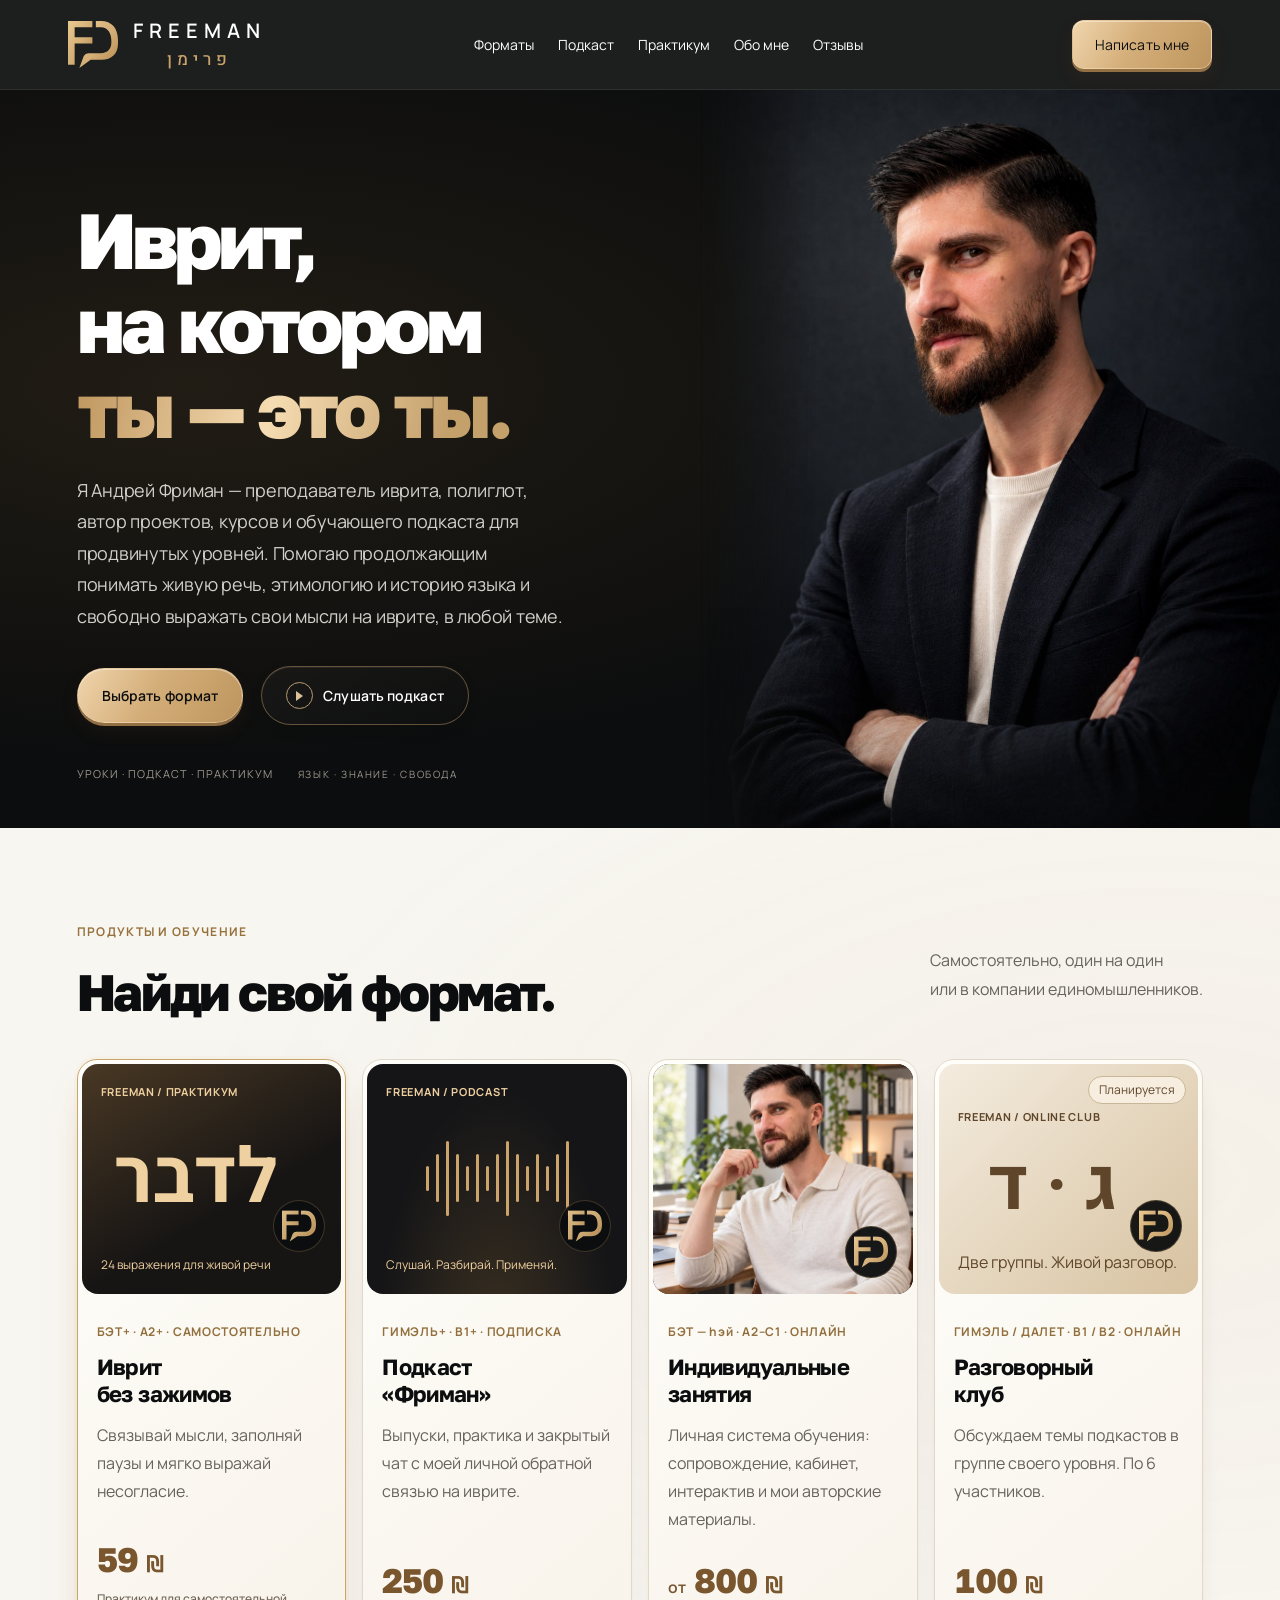
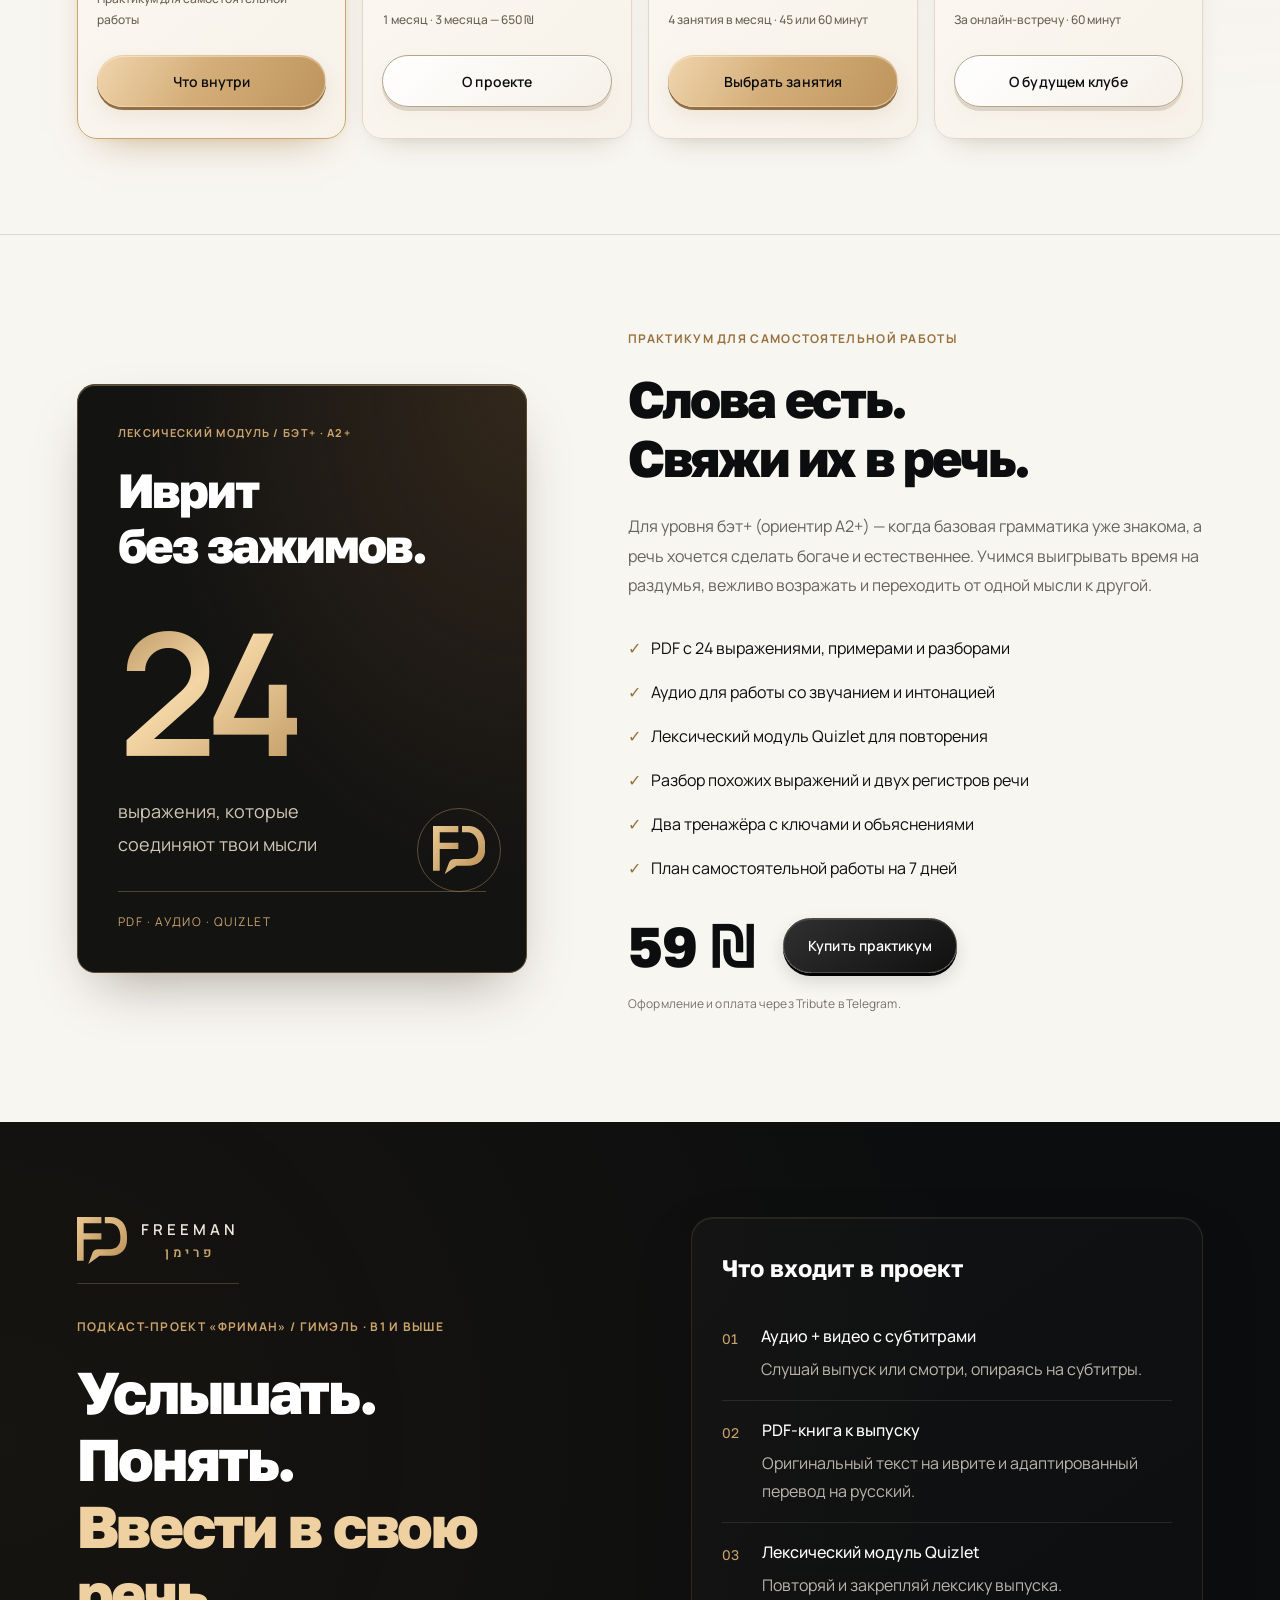
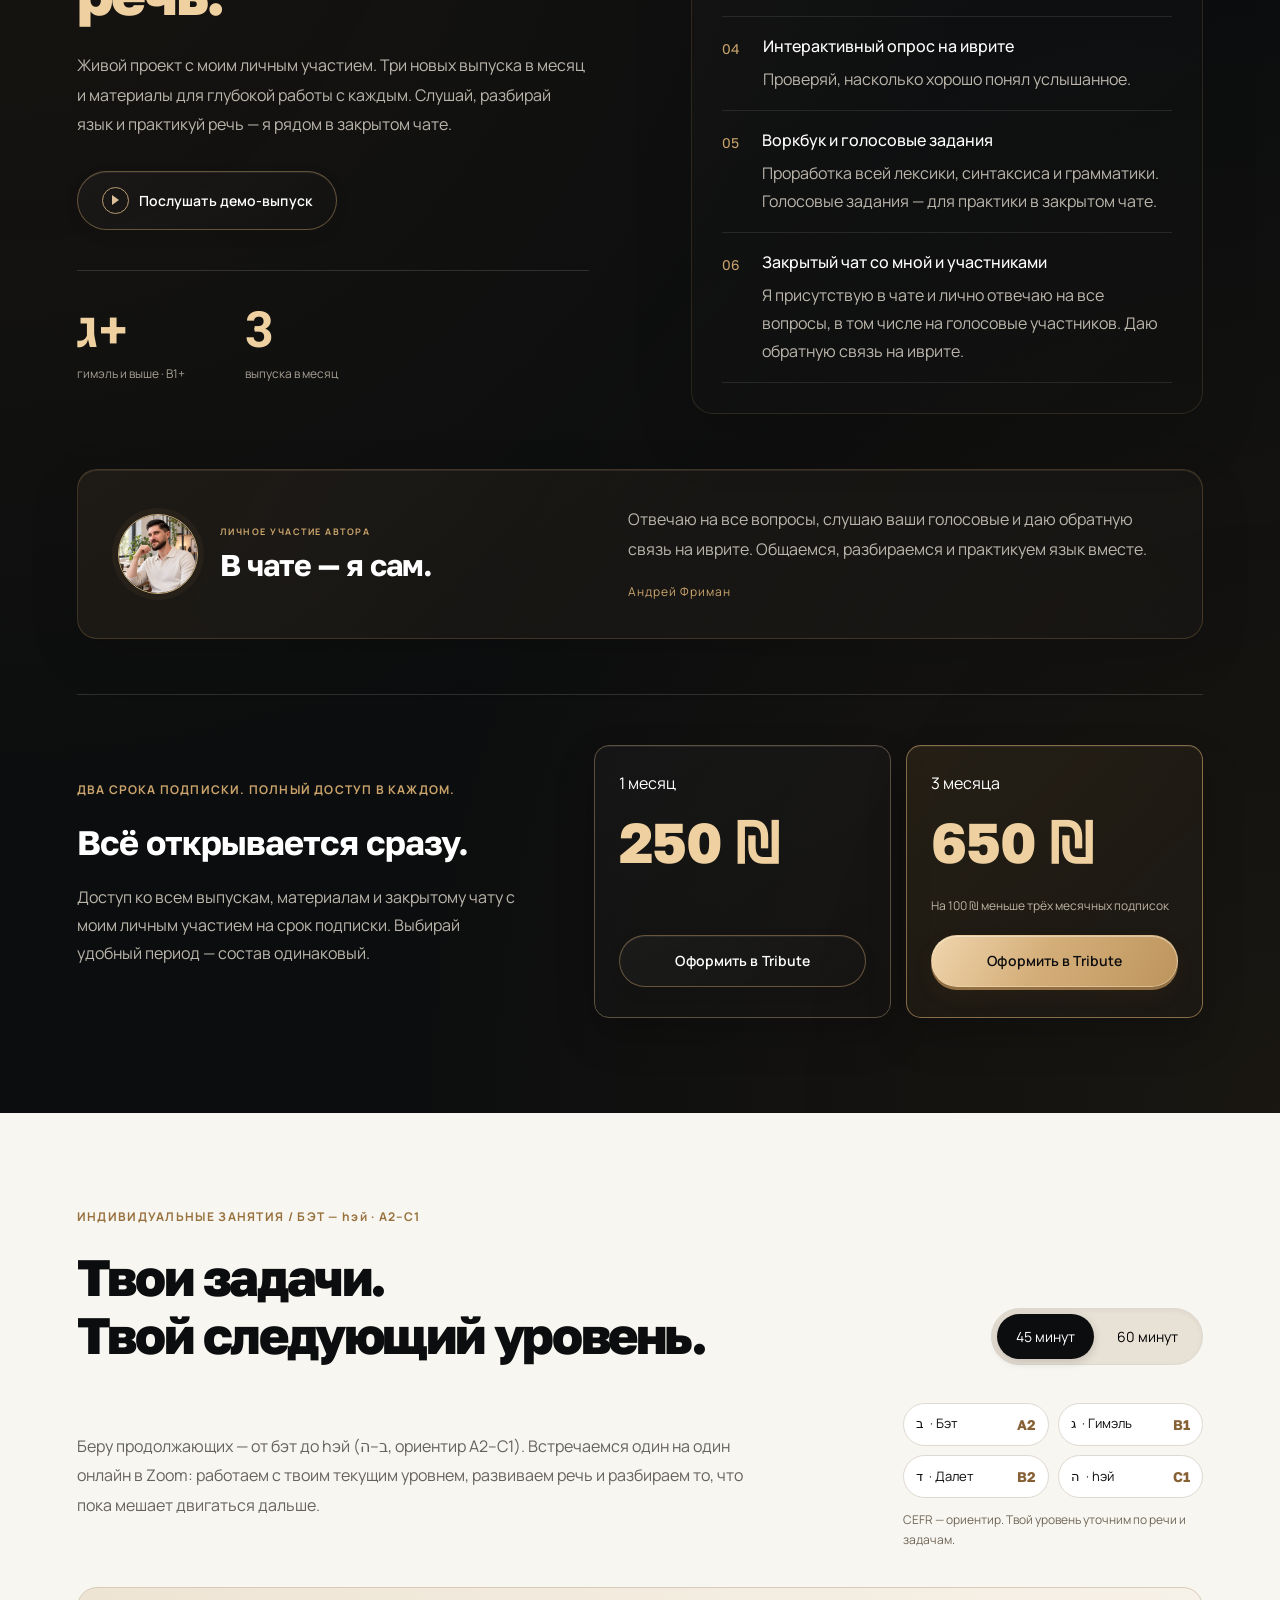
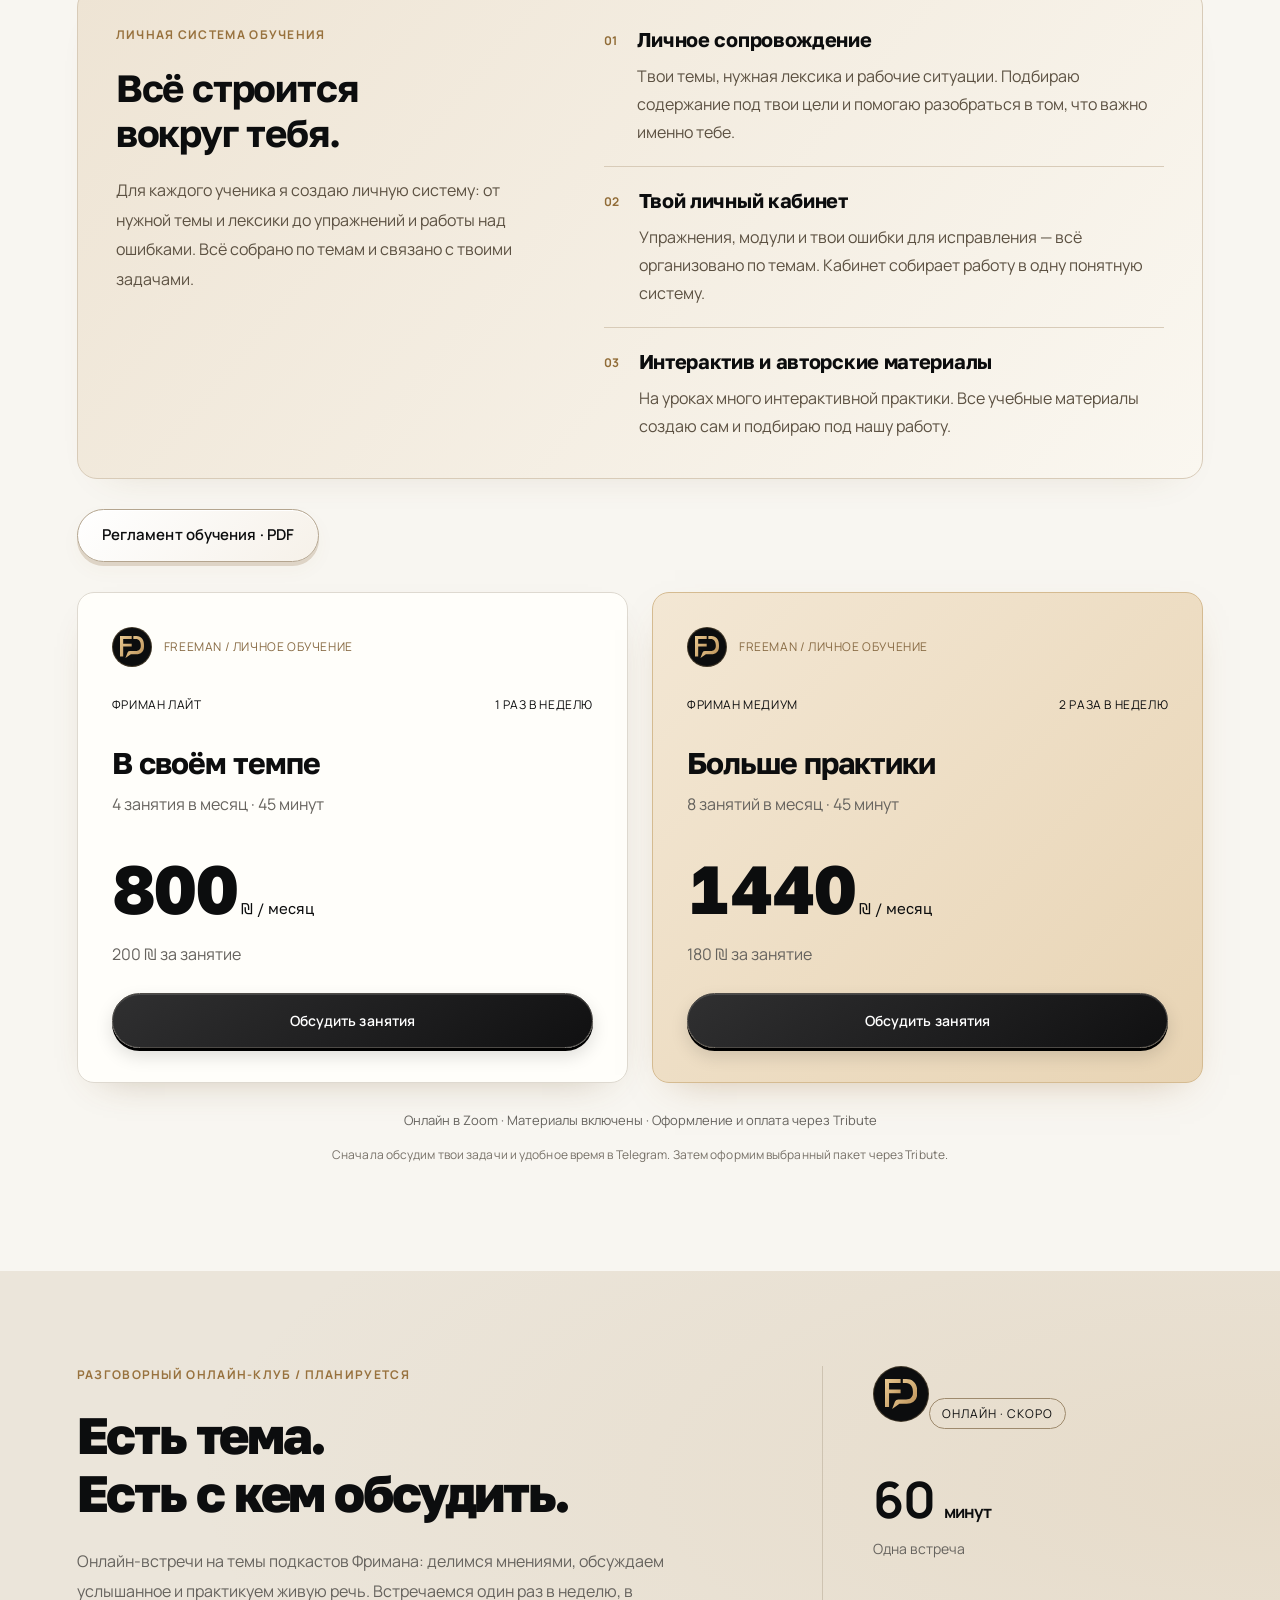
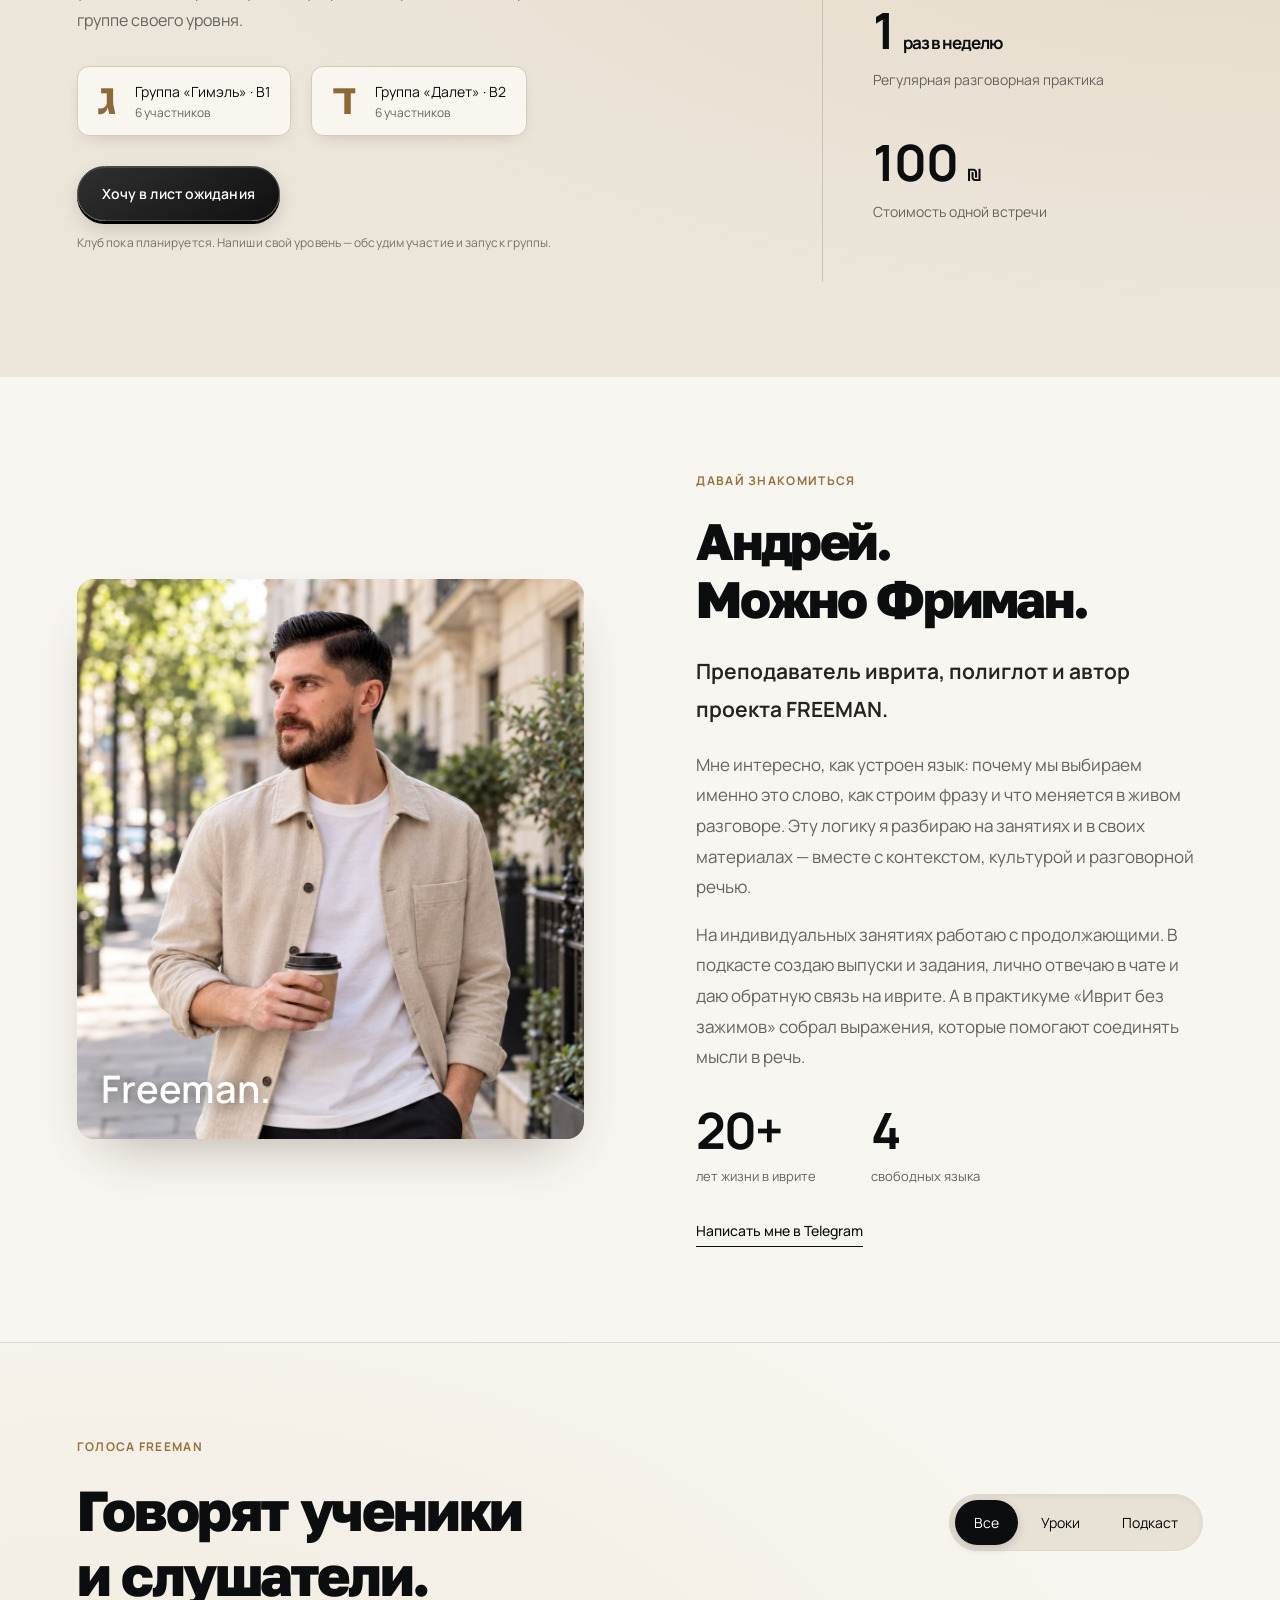
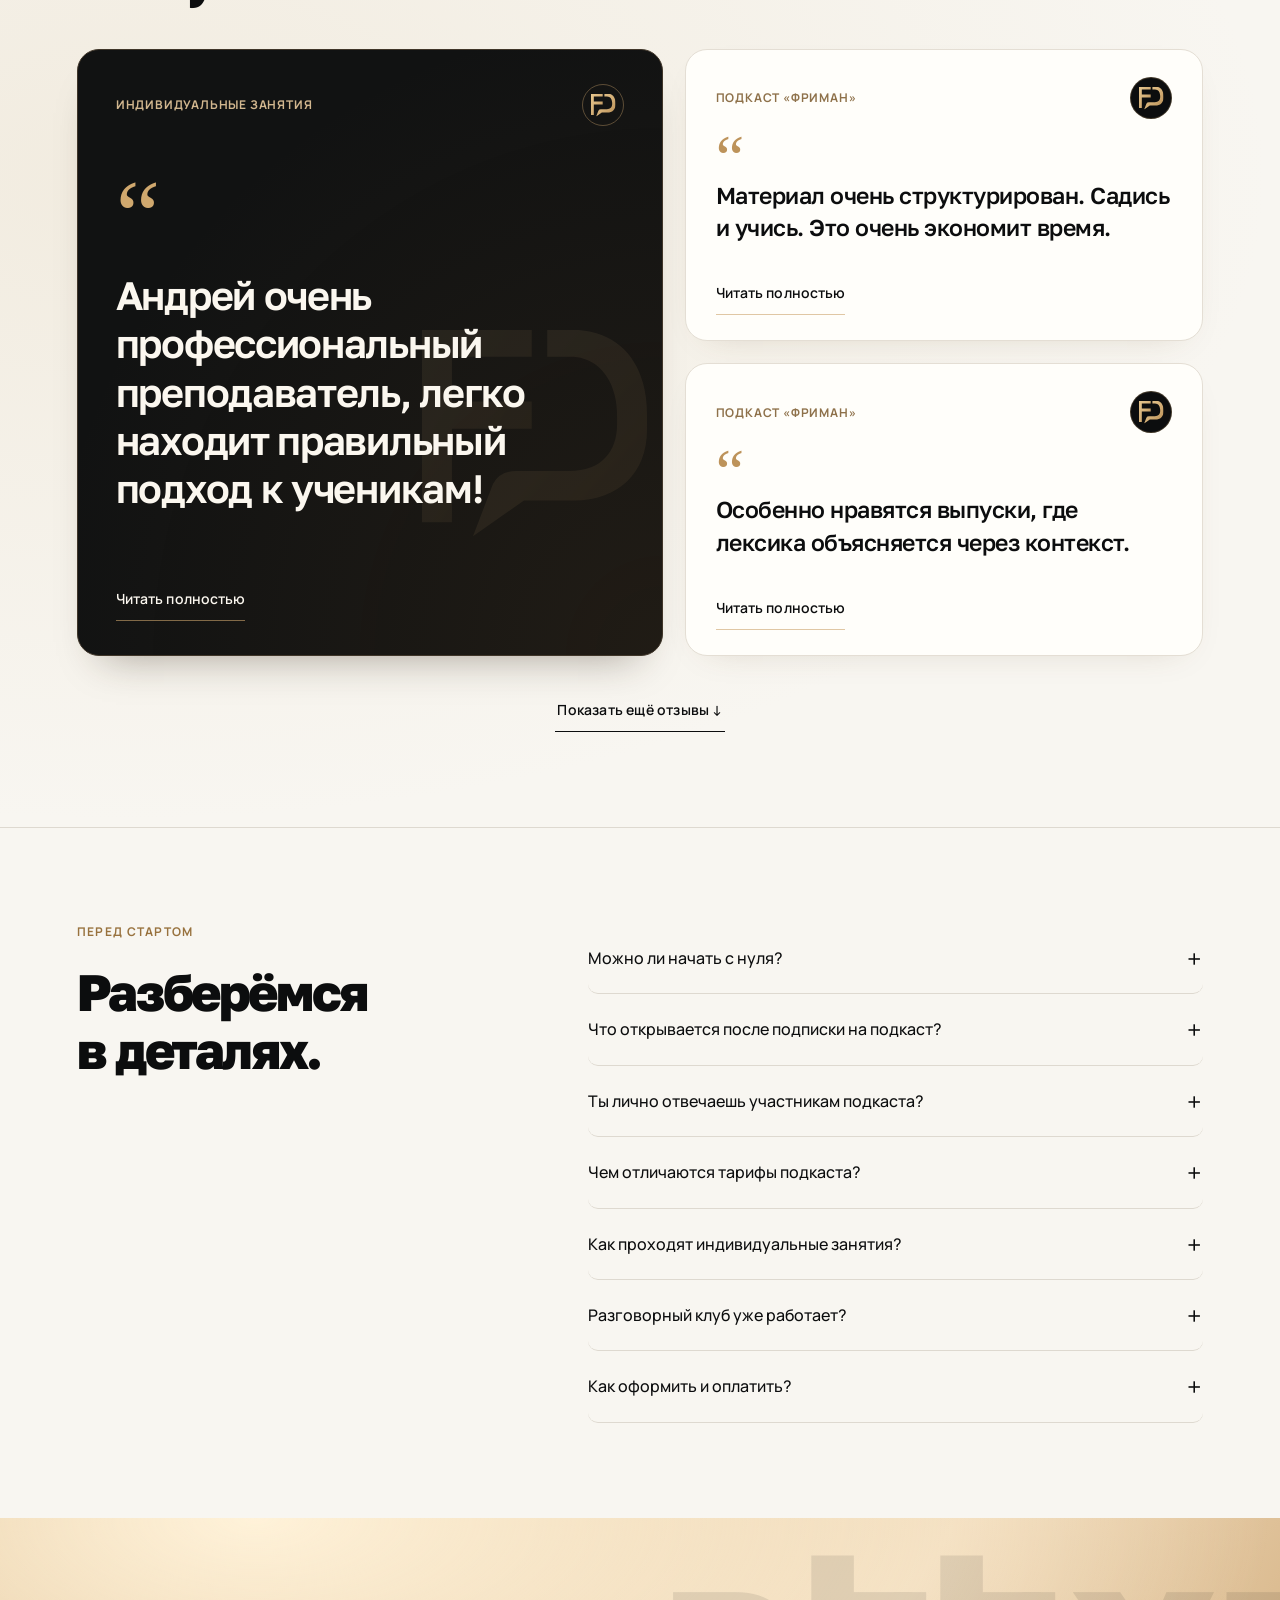
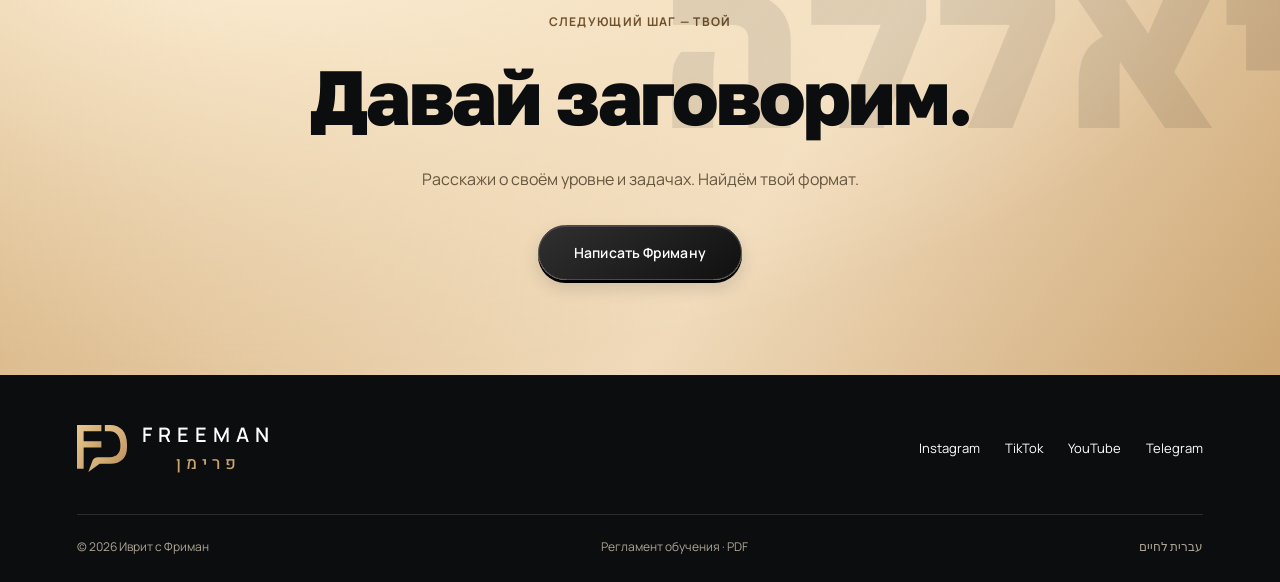
==== commit 1aade7bc: "Add files via upload" ====
--- a/index.html
+++ b/index.html
@@ -1,864 +1,47 @@
-<!DOCTYPE html>
-<html lang="ru">
-<head>
-    <meta charset="UTF-8">
-    <meta name="viewport" content="width=device-width, initial-scale=1.0">
-    <title>ИВРИТ С ФРИМАН — Твой последний учитель иврита</title>
-    
-    <script>
-      window.prodamusDomain = 'freemanhebrew.payform.ru';
-      window.prodamusCurrency = 'usd';
-    </script>
-    <script src="https://widget.prodamus.ru/src/init.js" async></script>
-    <link rel="stylesheet" href="https://widget.prodamus.ru/src/init.css">
+<!doctype html>
+<html lang="ru"><head><meta charset="utf-8"><meta name="viewport" content="width=device-width,initial-scale=1"><title>FREEMAN — Иврит для жизни</title><meta name="description" content="Иврит с Фриманом для продолжающих: уроки уровней ב–ה, подкаст-проект для ג+, практикум «Иврит без зажимов» и онлайн-клуб."><meta property="og:title" content="FREEMAN — Иврит для жизни"><meta property="og:description" content="Живой иврит для продолжающих. Подкаст-проект, практикум и индивидуальные занятия с Андреем Фриманом."><meta property="og:type" content="website"><meta property="og:url" content="https://freemanhebrew.github.io/ivritwithfreeman/"><meta name="theme-color" content="#0c0d0e"><link rel="icon" href="favicon.svg"><link rel="stylesheet" href="style.css"><script src="reviews.js" defer></script><script src="app.js" defer></script></head>
+<body><div class="reading-progress" aria-hidden="true"></div><a class="skip" href="#main">Перейти к содержимому</a><header><a class="brand" href="#" aria-label="Freeman — главная"><span class="logo-mark" aria-hidden="true"><img src="assets/freeman-monogram.svg" alt=""></span><span class="wordmark">FREEMAN<small lang="he" dir="rtl">פרימן</small></span></a><nav aria-label="Основная навигация"><a href="#formats">Форматы</a><a href="#podcast">Подкаст</a><a href="#guide">Практикум</a><a href="#author">Обо мне</a><a href="#reviews">Отзывы</a></nav><a class="nav-contact" href="https://t.me/Andreas_Free" target="_blank" rel="noopener">Написать мне</a><button class="menu" aria-expanded="false" aria-label="Открыть меню">Меню</button></header>
+<main id="main"><section class="hero"><div class="hero-copy"><h1><span class="hero-line"><span>Иврит,</span></span><span class="hero-line"><span>на котором</span></span><span class="hero-line gold"><span>ты — это ты.</span></span></h1><p class="hero-introduction">Я Андрей Фриман — преподаватель иврита, полиглот, автор проектов, курсов и обучающего подкаста для продвинутых уровней. Помогаю продолжающим понимать живую речь, этимологию и историю языка и свободно выражать свои мысли на иврите, в любой теме.</p><div class="hero-actions"><a class="button gold-bg" href="#formats">Выбрать формат</a><a class="button outline listen-button" href="https://t.me/freemanpodcastdemo" target="_blank" rel="noopener">Слушать подкаст</a></div><div class="hero-bottom"><span>УРОКИ · ПОДКАСТ · ПРАКТИКУМ</span><span>ЯЗЫК · ЗНАНИЕ · СВОБОДА</span></div></div><div class="hero-visual"><img class="portrait" src="assets/portrait-dark.jpg" alt="Андрей Фриман" width="1122" height="1402" fetchpriority="high"></div></section>
 
-    <link href="https://fonts.googleapis.com/css2?family=Heebo:wght@400;500;700;800;900&family=Rubik:wght@400;500;600;700&display=swap" rel="stylesheet">
-    <link rel="stylesheet" href="https://cdnjs.cloudflare.com/ajax/libs/font-awesome/6.4.0/css/all.min.css">
-    
-    <style>
-        :root {
-            --blue-flag: #0038A8;
-            --blue-neon: #00D2FF;
-            --blue-dark: #0A192F;
-            --white: #FFFFFF;
-            --light-gray: #F8FAFC;
-            --text-dark: #1E293B;
-            --text-muted: #64748B;
-            --accent-gradient: linear-gradient(135deg, var(--blue-flag), var(--blue-neon));
-            --card-shadow: 0 4px 6px -1px rgba(0,0,0,0.05), 0 2px 4px -2px rgba(0,0,0,0.05);
-            --card-hover-shadow: 0 25px 50px -12px rgba(0,0,0,0.15);
-            --transition: all 0.3s cubic-bezier(0.4, 0, 0.2, 1);
-        }
 
-        * { box-sizing: border-box;
-            margin: 0; padding: 0; scroll-behavior: smooth; }
+<section id="formats" class="section formats"><div class="section-top reveal"><div><div class="section-label">ПРОДУКТЫ И ОБУЧЕНИЕ</div><h2>Найди свой формат.</h2></div><p>Самостоятельно, один на один<br>или в компании единомышленников.</p></div><div class="product-grid">
+<article class="product-card highlighted reveal"><a class="product-art guide-art" href="#guide" aria-label="О практикуме Иврит без зажимов"><span class="art-label">FREEMAN / ПРАКТИКУМ</span><span class="brand-stamp" aria-hidden="true"><span class="logo-mark" aria-hidden="true"><img src="assets/freeman-monogram.svg" alt="" loading="lazy"></span></span><strong lang="he" dir="rtl">לדבר</strong><span>24 выражения для живой речи</span></a><div class="product-body"><span class="product-level">БЭТ+ · A2+ · САМОСТОЯТЕЛЬНО</span><h3>Иврит<br>без зажимов</h3><p>Связывай мысли, заполняй паузы и мягко выражай несогласие.</p><strong class="product-price">59 <span class="price-currency">₪</span><small>Практикум для самостоятельной работы</small></strong><a class="button gold-bg" href="#guide">Что внутри</a></div></article>
+<article class="product-card reveal"><a class="product-art audio-art" href="#podcast" aria-label="О подкасте Фриман"><span class="art-label">FREEMAN / PODCAST</span><span class="brand-stamp" aria-hidden="true"><span class="logo-mark" aria-hidden="true"><img src="assets/freeman-monogram.svg" alt="" loading="lazy"></span></span><div class="wave" aria-hidden="true"><b></b><b></b><b></b><b></b><b></b><b></b><b></b><b></b><b></b><b></b><b></b><b></b><b></b><b></b><b></b></div><span>Слушай. Разбирай. Применяй.</span></a><div class="product-body"><span class="product-level">ГИМЭЛЬ+ · B1+ · ПОДПИСКА</span><h3>Подкаст<br>«Фриман»</h3><p>Выпуски, практика и закрытый чат с моей личной обратной связью на иврите.</p><strong class="product-price">250 <span class="price-currency">₪</span><small>1 месяц · 3 месяца — 650 ₪</small></strong><a class="button border-button" href="#podcast">О проекте</a></div></article>
+<article class="product-card reveal"><a class="product-art photo-art" href="#lessons" aria-label="Об индивидуальных уроках"><img src="assets/portrait-light.jpg" alt="Андрей Фриман за рабочим столом" loading="lazy" width="1122" height="1402"><span class="brand-stamp" aria-hidden="true"><span class="logo-mark" aria-hidden="true"><img src="assets/freeman-monogram.svg" alt="" loading="lazy"></span></span></a><div class="product-body"><span class="product-level">БЭТ — hэй · A2–C1 · ОНЛАЙН</span><h3>Индивидуальные<br>занятия</h3><p>Личная система обучения: сопровождение, кабинет, интерактив и мои авторские материалы.</p><strong class="product-price"><span class="price-from">от</span> 800 <span class="price-currency">₪</span><small>4 занятия в месяц · 45 или 60 минут</small></strong><a class="button gold-bg" href="#lessons">Выбрать занятия</a></div></article>
+<article class="product-card reveal"><a class="product-art club-art" href="#club" aria-label="О разговорном онлайн-клубе"><span class="art-label">FREEMAN / ONLINE CLUB</span><span class="brand-stamp" aria-hidden="true"><span class="logo-mark" aria-hidden="true"><img src="assets/freeman-monogram.svg" alt="" loading="lazy"></span></span><strong lang="he" dir="rtl">ג · ד</strong><span>Две группы. Живой разговор.</span><span class="soon-badge">Планируется</span></a><div class="product-body"><span class="product-level">ГИМЭЛЬ / ДАЛЕТ · B1 / B2 · ОНЛАЙН</span><h3>Разговорный<br>клуб</h3><p>Обсуждаем темы подкастов в группе своего уровня. По 6 участников.</p><strong class="product-price">100 <span class="price-currency">₪</span><small>За онлайн-встречу · 60 минут</small></strong><a class="button border-button" href="#club">О будущем клубе</a></div></article>
+</div></section>
+<section id="guide" class="section guide-section"><div class="guide-display reveal"><span class="brand-stamp" aria-hidden="true"><span class="logo-mark" aria-hidden="true"><img src="assets/freeman-monogram.svg" alt="" loading="lazy"></span></span><div class="section-label">ЛЕКСИЧЕСКИЙ МОДУЛЬ / БЭТ+ · A2+</div><h2>Иврит<br>без зажимов.</h2><span class="guide-number">24</span><p>выражения, которые<br>соединяют твои мысли</p><div class="guide-formats">PDF · АУДИО · QUIZLET</div></div><div class="guide-copy reveal"><div class="section-label">ПРАКТИКУМ ДЛЯ САМОСТОЯТЕЛЬНОЙ РАБОТЫ</div><h2>Слова есть.<br>Свяжи их в речь.</h2><p>Для уровня бэт+ (ориентир A2+) — когда базовая грамматика уже знакома, а речь хочется сделать богаче и естественнее. Учимся выигрывать время на раздумья, вежливо возражать и переходить от одной мысли к другой.</p><ul class="check-list"><li>PDF с 24 выражениями, примерами и разборами</li><li>Аудио для работы со звучанием и интонацией</li><li>Лексический модуль Quizlet для повторения</li><li>Разбор похожих выражений и двух регистров речи</li><li>Два тренажёра с ключами и объяснениями</li><li>План самостоятельной работы на 7 дней</li></ul><div class="guide-buy"><strong>59 ₪</strong><a class="button dark-bg" href="https://t.me/tribute/app?startapp=ep_zdhei8SSmYewK01ikmlx7SDLx4bvZHGNLwKtIJVEeJgRF1WIQLx" target="_blank" rel="noopener">Купить практикум</a></div><p class="small-note">Оформление и оплата через Tribute в Telegram.</p></div></section>
+<section id="podcast" class="podcast section"><div class="podcast-intro reveal"><div class="product-signature"><span class="logo-mark" aria-hidden="true"><img src="assets/freeman-monogram.svg" alt="" loading="lazy"></span><span>FREEMAN<small lang="he" dir="rtl">פרימן</small></span></div><div class="section-label">ПОДКАСТ-ПРОЕКТ «ФРИМАН» / ГИМЭЛЬ · B1 И ВЫШЕ</div><h2>Услышать.<br>Понять.<br><span class="gold">Ввести в свою речь.</span></h2><p>Живой проект с моим личным участием. Три новых выпуска в месяц и материалы для глубокой работы с каждым. Слушай, разбирай язык и практикуй речь — я рядом в закрытом чате.</p><a class="button outline listen-button" href="https://t.me/freemanpodcastdemo" target="_blank" rel="noopener">Послушать демо-выпуск</a><div class="podcast-meta"><div><strong>ג+</strong><span>гимэль и выше · B1+</span></div><div><strong>3</strong><span>выпуска в месяц</span></div></div></div><div class="podcast-content reveal"><h3>Что входит в проект</h3><ol class="podcast-inclusions"><li><span>01</span><div><h4>Аудио + видео с субтитрами</h4><p>Слушай выпуск или смотри, опираясь на субтитры.</p></div></li><li><span>02</span><div><h4>PDF-книга к выпуску</h4><p>Оригинальный текст на иврите и адаптированный перевод на русский.</p></div></li><li><span>03</span><div><h4>Лексический модуль Quizlet</h4><p>Повторяй и закрепляй лексику выпуска.</p></div></li><li><span>04</span><div><h4>Интерактивный опрос на иврите</h4><p>Проверяй, насколько хорошо понял услышанное.</p></div></li><li><span>05</span><div><h4>Воркбук и голосовые задания</h4><p>Проработка всей лексики, синтаксиса и грамматики. Голосовые задания — для практики в закрытом чате.</p></div></li><li><span>06</span><div><h4>Закрытый чат со мной и участниками</h4><p>Я присутствую в чате и лично отвечаю на все вопросы, в том числе на голосовые участников. Даю обратную связь на иврите.</p></div></li></ol></div><div class="author-presence reveal"><div class="presence-heading"><img src="assets/portrait-light.jpg" width="80" height="80" alt="Андрей Фриман" loading="lazy"><div><span class="section-label">ЛИЧНОЕ УЧАСТИЕ АВТОРА</span><h3>В чате — я сам.</h3></div></div><div class="presence-copy"><p>Отвечаю на все вопросы, слушаю ваши голосовые и даю обратную связь на иврите. Общаемся, разбираемся и практикуем язык вместе.</p><span class="presence-signature">Андрей Фриман</span></div></div><div class="subscription-block reveal"><div><div class="section-label">ДВА СРОКА ПОДПИСКИ. ПОЛНЫЙ ДОСТУП В КАЖДОМ.</div><h3>Всё открывается сразу.</h3><p>Доступ ко всем выпускам, материалам и закрытому чату с моим личным участием на срок подписки. Выбирай удобный период — состав одинаковый.</p></div><div class="subscription-options"><article><span>1 месяц</span><strong>250 ₪</strong><a class="button outline" href="https://telegram.me/tribute/app?startapp=ep_8xrA9S8bwfpxdwwvnP7ZdaKRrTc9n1Krzu2K1lB6hGVLtGdhte" target="_blank" rel="noopener">Оформить в Tribute</a></article><article class="subscription-best"><span>3 месяца</span><strong>650 ₪</strong><small>На 100 ₪ меньше трёх месячных подписок</small><a class="button gold-bg" href="https://telegram.me/tribute/app?startapp=ep_8xrA9S8bwfpxdwwvnP7ZdaKRrTc9n1Krzu2K1lB6hGVLtGdhte" target="_blank" rel="noopener">Оформить в Tribute</a></article></div></div></section>
+<section id="lessons" class="section lessons"><div class="section-top reveal"><div><div class="section-label">ИНДИВИДУАЛЬНЫЕ ЗАНЯТИЯ / БЭТ — hэй · A2–C1</div><h2>Твои задачи.<br>Твой следующий уровень.</h2></div><div class="duration" role="group" aria-label="Длительность урока"><button class="selected" data-duration="45" aria-pressed="true">45 минут</button><button data-duration="60" aria-pressed="false">60 минут</button></div></div><div class="lesson-intro reveal"><p>Беру продолжающих — от бэт до hэй (<bdi lang="he" dir="rtl">ב–ה</bdi>, ориентир A2–C1). Встречаемся один на один онлайн в Zoom: работаем с твоим текущим уровнем, развиваем речь и разбираем то, что пока мешает двигаться дальше.</p><div class="lesson-levels"><div class="level-pills"><span><bdi lang="he">ב</bdi> · Бэт <b>A2</b></span><span><bdi lang="he">ג</bdi> · Гимэль <b>B1</b></span><span><bdi lang="he">ד</bdi> · Далет <b>B2</b></span><span><bdi lang="he">ה</bdi> · hэй <b>C1</b></span></div><p class="level-note">CEFR — ориентир. Твой уровень уточним по речи и задачам.</p></div></div><div class="personal-system reveal"><div class="system-intro"><div class="section-label">ЛИЧНАЯ СИСТЕМА ОБУЧЕНИЯ</div><h3>Всё строится<br>вокруг тебя.</h3><p>Для каждого ученика я создаю личную систему: от нужной темы и лексики до упражнений и работы над ошибками. Всё собрано по темам и связано с твоими задачами.</p></div><div class="system-parts"><article><span class="system-index" aria-hidden="true">01</span><div><h4>Личное сопровождение</h4><p>Твои темы, нужная лексика и рабочие ситуации. Подбираю содержание под твои цели и помогаю разобраться в том, что важно именно тебе.</p></div></article><article><span class="system-index" aria-hidden="true">02</span><div><h4>Твой личный кабинет</h4><p>Упражнения, модули и твои ошибки для исправления — всё организовано по темам. Кабинет собирает работу в одну понятную систему.</p></div></article><article><span class="system-index" aria-hidden="true">03</span><div><h4>Интерактив и авторские материалы</h4><p>На уроках много интерактивной практики. Все учебные материалы создаю сам и подбираю под нашу работу.</p></div></article></div></div><div class="lesson-regulation-link"><a class="button border-button" href="assets/lesson-rules.pdf" target="_blank" rel="noopener">Регламент обучения · PDF</a></div><div class="lesson-grid reveal"><article class="lesson-card"><span class="lesson-brand"><span class="brand-stamp" aria-hidden="true"><span class="logo-mark" aria-hidden="true"><img src="assets/freeman-monogram.svg" alt="" loading="lazy"></span></span><span>FREEMAN / ЛИЧНОЕ ОБУЧЕНИЕ</span></span><div class="card-top"><span id="plan1">ФРИМАН ЛАЙТ</span><span>1 РАЗ В НЕДЕЛЮ</span></div><h3>В своём темпе</h3><p>4 занятия в месяц · <span class="minutes">45</span> минут</p><div class="price"><span id="price1">800</span> <span>₪ / месяц</span></div><p class="per-lesson" id="unit1">200 ₪ за занятие</p><a class="button dark-bg" href="https://t.me/Andreas_Free" target="_blank" rel="noopener">Обсудить занятия</a></article><article class="lesson-card featured"><span class="lesson-brand"><span class="brand-stamp" aria-hidden="true"><span class="logo-mark" aria-hidden="true"><img src="assets/freeman-monogram.svg" alt="" loading="lazy"></span></span><span>FREEMAN / ЛИЧНОЕ ОБУЧЕНИЕ</span></span><div class="card-top"><span id="plan2">ФРИМАН МЕДИУМ</span><span>2 РАЗА В НЕДЕЛЮ</span></div><h3>Больше практики</h3><p>8 занятий в месяц · <span class="minutes">45</span> минут</p><div class="price"><span id="price2">1440</span> <span>₪ / месяц</span></div><p class="per-lesson" id="unit2">180 ₪ за занятие</p><a class="button dark-bg" href="https://t.me/Andreas_Free" target="_blank" rel="noopener">Обсудить занятия</a></article></div><p class="lesson-foot">Онлайн в Zoom · Материалы включены · Оформление и оплата через Tribute</p><p class="small-note centered">Сначала обсудим твои задачи и удобное время в Telegram. Затем оформим выбранный пакет через Tribute.</p></section>
+<section id="club" class="club section"><div class="reveal"><div class="section-label">РАЗГОВОРНЫЙ ОНЛАЙН-КЛУБ / ПЛАНИРУЕТСЯ</div><h2>Есть тема.<br>Есть с кем обсудить.</h2><p>Онлайн-встречи на темы подкастов Фримана: делимся мнениями, обсуждаем услышанное и практикуем живую речь. Встречаемся один раз в неделю, в группе своего уровня.</p><div class="club-groups"><div><strong lang="he">ג</strong><span>Группа «Гимэль» · B1<small>6 участников</small></span></div><div><strong lang="he">ד</strong><span>Группа «Далет» · B2<small>6 участников</small></span></div></div><a class="button dark-bg" href="https://t.me/Andreas_Free" target="_blank" rel="noopener">Хочу в лист ожидания</a><p class="small-note">Клуб пока планируется. Напиши свой уровень — обсудим участие и запуск группы.</p></div><div class="club-details reveal"><span class="brand-stamp" aria-hidden="true"><span class="logo-mark" aria-hidden="true"><img src="assets/freeman-monogram.svg" alt="" loading="lazy"></span></span><span class="tag">ОНЛАЙН · СКОРО</span><div><strong>60 <small>минут</small></strong><span>Одна встреча</span></div><div><strong>1 <small>раз в неделю</small></strong><span>Регулярная разговорная практика</span></div><div><strong>100 <small>₪</small></strong><span>Стоимость одной встречи</span></div></div></section>
+<section id="author" class="author section"><div class="author-image reveal"><img src="assets/portrait-city.jpg" loading="lazy" alt="Андрей Фриман"><span class="author-sign">Freeman.</span></div><div class="reveal"><div class="section-label">ДАВАЙ ЗНАКОМИТЬСЯ</div><h2>Андрей.<br>Можно Фриман.</h2><p class="author-lead">Преподаватель иврита, полиглот и автор проекта FREEMAN.</p><p>Мне интересно, как устроен язык: почему мы выбираем именно это слово, как строим фразу и что меняется в живом разговоре. Эту логику я разбираю на занятиях и в своих материалах — вместе с контекстом, культурой и разговорной речью.</p><p>На индивидуальных занятиях работаю с продолжающими. В подкасте создаю выпуски и задания, лично отвечаю в чате и даю обратную связь на иврите. А в практикуме «Иврит без зажимов» собрал выражения, которые помогают соединять мысли в речь.</p><div class="stats"><div><strong>20+</strong><span>лет жизни в иврите</span></div><div><strong>4</strong><span>свободных языка</span></div></div><a class="text-link" href="https://t.me/Andreas_Free" target="_blank" rel="noopener">Написать мне в Telegram</a></div></section>
+<section id="reviews" class="section reviews"><div class="section-top reveal"><div><div class="section-label">ГОЛОСА FREEMAN</div><h2>Говорят ученики<br>и слушатели.</h2></div><div class="review-tabs" role="group" aria-label="Тип отзывов"><button class="selected" data-review="all" aria-pressed="true">Все</button><button data-review="students" aria-pressed="false">Уроки</button><button data-review="podcast" aria-pressed="false">Подкаст</button></div></div><div id="review-grid" class="review-grid"><article class="quote-card quote-featured" data-category="students" data-id="student1"><div class="quote-top"><span class="quote-category">Индивидуальные занятия</span><span class="brand-stamp" aria-hidden="true"><span class="logo-mark" aria-hidden="true"><img src="assets/freeman-monogram.svg" alt="" loading="lazy"></span></span></div><span class="quote-glyph" aria-hidden="true">“</span><blockquote>Андрей очень профессиональный преподаватель, легко находит правильный подход к ученикам!</blockquote><div class="quote-bottom"><details class="quote-full"><summary>Читать полностью</summary><p>До того, как судьба свела меня с Андреем, у меня было много безуспешных попыток заговорить и разговориться.
+Я прошла ульпан бесплатный, ульпан платный, несколько частных преподавателей и тд
+Мне нравится модель преподавания, сочетающая и грамматические практики и разговорные, структурированное и логическое объяснение всего, включая танахический иврит.
+За пару месяцев-я говорю, начала читать Тору ( кто бы мог подумать) и почувствовала « легкость бытия в Иврите»
+Андрей очень профессиональный преподаватель, легко находит правильный подход к ученикам!</p></details></div><span class="quote-watermark" aria-hidden="true"><span class="logo-mark" aria-hidden="true"><img src="assets/freeman-monogram.svg" alt="" loading="lazy"></span></span></article><article class="quote-card" data-category="podcast" data-id="podcast1"><div class="quote-top"><span class="quote-category">Подкаст «Фриман»</span><span class="brand-stamp" aria-hidden="true"><span class="logo-mark" aria-hidden="true"><img src="assets/freeman-monogram.svg" alt="" loading="lazy"></span></span></div><span class="quote-glyph" aria-hidden="true">“</span><blockquote>Материал очень структурирован. Садись и учись. Это очень экономит время.</blockquote><div class="quote-bottom"><details class="quote-full"><summary>Читать полностью</summary><p>Я давно искала подкасты для обучения ивриту. И вот сейчас могу сказать, что нашла. Что очень удобно на мой взгляд. Вы получаете аудиоматериал сразу с переводом и словарем. Материал очень структурирован. Садись и учись. Это очень экономит время. Кроме того темы интересные. А когда интересно, то и запоминаешь быстрее и прочнее. Одна досада у меня, если бы можно было не идти на работу, а сидеть и заниматься по этому материалу, в удовольствие, не спеша. Очень рекомендую эти уроки всем, кто любит заниматься ивритом!</p></details></div></article><article class="quote-card" data-category="podcast" data-id="podcast2a"><div class="quote-top"><span class="quote-category">Подкаст «Фриман»</span><span class="brand-stamp" aria-hidden="true"><span class="logo-mark" aria-hidden="true"><img src="assets/freeman-monogram.svg" alt="" loading="lazy"></span></span></div><span class="quote-glyph" aria-hidden="true">“</span><blockquote>Особенно нравятся выпуски, где лексика объясняется через контекст.</blockquote><div class="quote-bottom"><details class="quote-full"><summary>Читать полностью</summary><p>Подкаст «Фриман» слушаю второй месяц. Пришла с уровнем где то около бет и сначала было немного сложно, но синхронные субтитры в видео реально помогают. Можно слушать и одновременно видеть структуру фраз. Особенно нравятся выпуски, где лексика объясняется через контекст. Сейчас подписка на 3 месяца.</p></details></div></article><article class="quote-card" data-category="students" data-id="student2"><div class="quote-top"><span class="quote-category">Индивидуальные занятия</span><span class="brand-stamp" aria-hidden="true"><span class="logo-mark" aria-hidden="true"><img src="assets/freeman-monogram.svg" alt="" loading="lazy"></span></span></div><span class="quote-glyph" aria-hidden="true">“</span><blockquote>Его уроки никогда не бывают скучными: он интересно рассказывает об истории языка, грамматике и многом другом.</blockquote><div class="quote-bottom"><details class="quote-full"><summary>Читать полностью</summary><p>Андрей — замечательный учитель, он отлично умеет работать как со взрослыми учениками, так и с детьми. Благодаря ему мои дети полюбили язык и не боятся на нём разговаривать, и у меня тоже заметен значительный прогресс. Наравне с традиционными материалами, Андрей использует в работе и современные методы: кино, музыку, подкасты, стендап. Его уроки никогда не бывают скучными: он интересно рассказывает об истории языка, грамматике и многом другом. Андрей отзывчивый и тёплый преподаватель, к нему можно обратиться с вопросом в любой момент и гарантированно будет ответ.</p></details></div></article><article class="quote-card" data-category="students" data-id="student3"><div class="quote-top"><span class="quote-category">Индивидуальные занятия</span><span class="brand-stamp" aria-hidden="true"><span class="logo-mark" aria-hidden="true"><img src="assets/freeman-monogram.svg" alt="" loading="lazy"></span></span></div><span class="quote-glyph" aria-hidden="true">“</span><blockquote>Одним словом - лучший преподаватель с потрясающим, уникальным подходом к обучению.</blockquote><div class="quote-bottom"><details class="quote-full"><summary>Читать полностью</summary><p>До наших занятий я даже не представлял, что могу настолько быстро и качественно усваивать иврит.
 
-        body {
-            font-family: 'Rubik', sans-serif;
-            background-color: var(--white);
-            color: var(--text-dark);
-            line-height: 1.6;
-            overflow-x: hidden;
-        }
+Я рассказал о своей цели, и учебный курс был построен ровно на том, что мне нужно знать, ничего лишнего, всё чётко и структурированно. Каждое занятие я приходил и знал, что у нас будет новый подготовленный материал: текст, вопросы для обсуждения, упражнения, карточки со всеми словами, которые я не знал, видео для просмотра, и всё это индивидуально. У меня было буквально всё, чтобы учиться, и я чувствовал, что мы оба хотим моего прогресса и успеха в изучении иврита.
 
-        header {
-            position: fixed;
-            top: 0; left: 0; width: 100%;
-            background: rgba(255,255,255,0.8);
-            backdrop-filter: blur(20px);
-            z-index: 1000;
-            padding: 15px 25px;
-            display: flex;
-            justify-content: space-between;
-            align-items: center;
-            border-bottom: 1px solid rgba(0,56,168,0.05);
-        }
+Я пришёл с уровнем, на котором мог немного разговаривать, и уже через полгода я смотрю видео из университета по высшей математике и ловлю себя на мысли, что мне ничего не нужно переводить, это потрясающее чувство!
 
-        .logo {
-            font-weight: 900;
-            font-size: 26px;
-            color: var(--blue-flag); letter-spacing: 1px;
-            text-transform: uppercase;
-        }
-        .logo span {
-            background: var(--accent-gradient);
-            -webkit-background-clip: text;
-            -webkit-text-fill-color: transparent;
-        }
+Одним словом - лучший преподаватель с потрясающим, уникальным подходом к обучению.</p></details></div></article><article class="quote-card" data-category="students" data-id="student4"><div class="quote-top"><span class="quote-category">Индивидуальные занятия</span><span class="brand-stamp" aria-hidden="true"><span class="logo-mark" aria-hidden="true"><img src="assets/freeman-monogram.svg" alt="" loading="lazy"></span></span></div><span class="quote-glyph" aria-hidden="true">“</span><blockquote>Плюс Андрей знает много вещей про сленг и уличную речь, поэтому есть возможность выучить те слова, которые в ульпане не дают)</blockquote><div class="quote-bottom"><details class="quote-full"><summary>Читать полностью</summary><p>Мне очень нравятся занятия с Андреем, для меня главной целью было разговориться на иврите после окончания ульпана, поэтому наши занятия в основном сконцентрированы на устной речи, и я в сочетании с постоянными попытками говорить на иврите с людьми на улице чувствую большие улучшения за несколько месяцев, речь стала проще, и много слов гораздо быстрее приходят в голову, чем раньше. Плюс Андрей знает много вещей про сленг и уличную речь, поэтому есть возможность выучить те слова, которые в ульпане не дают)</p></details></div></article><article class="quote-card" data-category="students" data-id="student5"><div class="quote-top"><span class="quote-category">Индивидуальные занятия</span><span class="brand-stamp" aria-hidden="true"><span class="logo-mark" aria-hidden="true"><img src="assets/freeman-monogram.svg" alt="" loading="lazy"></span></span></div><span class="quote-glyph" aria-hidden="true">“</span><blockquote>Очень его рекомендую с ним легко, нет скованности, он доступно объясняет материал, эмпатия чувствуется на всех уровнях🥰</blockquote><div class="quote-bottom"><details class="quote-full"><summary>Читать полностью</summary><p>Итак, хочу написать отзыв о прекрасном учителе, Андрее. Его я случайно увидела на фейсбук, и мне откликнулось его объявление о обучении ивриту. Я как раз только переехала в Израиль и хотела выучить язык. Я написала Андрею свой запрос, примерно как бы я хотела начать изучение языка и он меня поддержал, мы начали занятия. На уроках было очень легко, не смотря на то что я тупила))) и чувствовала себя как будто я в первом классе и плюс не очень прилежная ученица, Андрей подбадривал меня и помогал. Спасибо ему за это огромное❤️🤗
+Очень его рекомендую с ним легко, нет скованности, он доступно объясняет материал, эмпатия чувствуется на всех уровнях🥰</p></details></div></article><article class="quote-card" data-category="students" data-id="student6"><div class="quote-top"><span class="quote-category">Индивидуальные занятия</span><span class="brand-stamp" aria-hidden="true"><span class="logo-mark" aria-hidden="true"><img src="assets/freeman-monogram.svg" alt="" loading="lazy"></span></span></div><span class="quote-glyph" aria-hidden="true">“</span><blockquote>Благодаря его терпению и индивидуальному подходу, я намного продвинулась в изучении иврита.</blockquote><div class="quote-bottom"><details class="quote-full"><summary>Читать полностью</summary><p>Хочу выразить огромную благодарность моему учителю иврита @Andreas_Free . Он профессионал своего дела, объясняет материал доступно и понятно, а уроки всегда проходят интересно и насыщенно, у меня был экспресс курс, много информации за короткий срок!
+Благодаря его терпению и индивидуальному подходу, я намного продвинулась в изучении иврита.
+Уроки не только информативны, но и мотивируют к дальнейшему изучению.
+Очень рекомендую его как преподавателя иврита! 😊</p></details></div></article><article class="quote-card" data-category="podcast" data-id="podcast2b"><div class="quote-top"><span class="quote-category">Подкаст «Фриман»</span><span class="brand-stamp" aria-hidden="true"><span class="logo-mark" aria-hidden="true"><img src="assets/freeman-monogram.svg" alt="" loading="lazy"></span></span></div><span class="quote-glyph" aria-hidden="true">“</span><blockquote>Очень нравится, что темы не поверхностные и язык не упрощенный.</blockquote><div class="quote-bottom"><details class="quote-full"><summary>Читать полностью</summary><p>Слушаю подкаст «Фриман» уже пятый месяц. Очень нравится, что темы не поверхностные и язык не упрощенный. Некоторые выпуски переслушиваю, потому что с первого раза не все улавливается. Оформление видео и PDF приятное, ничего не отвлекает. Подписку сразу оформлял на 6 месяцев и ни разу не пожалел.</p></details></div></article><article class="quote-card" data-category="podcast" data-id="podcast3a"><div class="quote-top"><span class="quote-category">Подкаст «Фриман»</span><span class="brand-stamp" aria-hidden="true"><span class="logo-mark" aria-hidden="true"><img src="assets/freeman-monogram.svg" alt="" loading="lazy"></span></span></div><span class="quote-glyph" aria-hidden="true">“</span><blockquote>Мне лично очень зашел формат с опросами после выпусков.</blockquote><div class="quote-bottom"><details class="quote-full"><summary>Читать полностью</summary><p>Мне лично очень зашел формат с опросами после выпусков. Они не формальные, а заставляют реально подумать и иногда вернуться к выпуску еще раз. Спасибо тебе Андрей, за такой классный продукт!</p></details></div></article><article class="quote-card" data-category="podcast" data-id="podcast3b"><div class="quote-top"><span class="quote-category">Подкаст «Фриман»</span><span class="brand-stamp" aria-hidden="true"><span class="logo-mark" aria-hidden="true"><img src="assets/freeman-monogram.svg" alt="" loading="lazy"></span></span></div><span class="quote-glyph" aria-hidden="true">“</span><blockquote>По темам особенно откликнулись выпуски, где язык связан с мышлением и ощущением жизни.</blockquote><div class="quote-bottom"><details class="quote-full"><summary>Читать полностью</summary><p>Всё нравится и хочется ещё! Иврит у меня стал оооочень богатым! Прям реально, могу и пофилософствовать! 😀 Спасибо Андрей! По темам особенно откликнулись выпуски, где язык связан с мышлением и ощущением жизни. Пока на месячном тарифе.</p></details></div></article><article class="quote-card" data-category="podcast" data-id="podcast4"><div class="quote-top"><span class="quote-category">Подкаст «Фриман»</span><span class="brand-stamp" aria-hidden="true"><span class="logo-mark" aria-hidden="true"><img src="assets/freeman-monogram.svg" alt="" loading="lazy"></span></span></div><span class="quote-glyph" aria-hidden="true">“</span><blockquote>Очень нравится оформление и спокойная подача Андрея.</blockquote><div class="quote-bottom"><details class="quote-full"><summary>Читать полностью</summary><p>У меня начальный уровень алеф. Подкаст взял скорее из любопытства и чтобы привыкать к живому ивриту. Сразу стало понятно, что это не контент для полного нуля, но при этом как аудирование и работой над произношением гортанных звуков, (которые у Андрея просто изумительные), и правильной интонацией - можно. Какие то вещи просто пропускаю, какие то начинаю узнавать со временем. Очень нравится оформление и спокойная подача Андрея. Берите, даже не сомневайтесь! Лучшего за такую цену, вы не найдете.</p></details></div></article><article class="quote-card" data-category="podcast" data-id="podcast5"><div class="quote-top"><span class="quote-category">Подкаст «Фриман»</span><span class="brand-stamp" aria-hidden="true"><span class="logo-mark" aria-hidden="true"><img src="assets/freeman-monogram.svg" alt="" loading="lazy"></span></span></div><span class="quote-glyph" aria-hidden="true">“</span><blockquote>Тексты интересные, просветительские и гуманитарно ориентированные</blockquote><div class="quote-bottom"><details class="quote-full"><summary>Читать полностью</summary><p>Хочу сказать несколько слов про подкаст Freeman. Я тут совсем новичок, решила попробовать на месяц и пожалела, что не подписалась сразу на 3 месяца! Тексты интересные, просветительские и гуманитарно ориентированные, так что не только иврит осваиваешь, но и знакомишься с такими страницами истории и культуры страны, которые в обычных учебниках не встретишь. Уровень иврита, как мне кажется, чуть выше, чем мой актуальный, но это и хорошо, иначе было бы неинтересно. (Мой уровень после учебы в ульпане был гимель+)</p></details></div></article><article class="quote-card" data-category="podcast" data-id="podcast6"><div class="quote-top"><span class="quote-category">Подкаст «Фриман»</span><span class="brand-stamp" aria-hidden="true"><span class="logo-mark" aria-hidden="true"><img src="assets/freeman-monogram.svg" alt="" loading="lazy"></span></span></div><span class="quote-glyph" aria-hidden="true">“</span><blockquote>Кстати за воркбуки которые ты начал внедрять отдельное человеческое СПАСИБИЩЕ!!</blockquote><div class="quote-bottom"><details class="quote-full"><summary>Читать полностью</summary><p>Андрей привет!! Слушай я вообще редко отзывы пишу, тем более такие длинные, но щас просто эмоции через край, надо выговориться))
 
-        .burger-menu {
-            display: flex;
-            flex-direction: column;
-            justify-content: space-between; width: 30px; height: 21px;
-            cursor: pointer; z-index: 1002;
-        }
-        .burger-bar {
-            width: 100%;
-            height: 3px;
-            background-color: var(--blue-flag);
-            border-radius: 3px;
-            transition: var(--transition);
-        }
-        .burger-menu.active .burger-bar:nth-child(1) {
-            transform: translateY(9px) rotate(45deg);
-            background-color: var(--white);
-        }
-        .burger-menu.active .burger-bar:nth-child(2) { opacity: 0;
-        }
-        .burger-menu.active .burger-bar:nth-child(3) {
-            transform: translateY(-9px) rotate(-45deg);
-            background-color: var(--white);
-        }
+Я же с тобой в подкасте ну практически с самого начала, помнишь наверно)) И блин, то во что проект вырос щас это реально какой то космос!! Я каждый раз открываю новый выпуск и просто офигеваю сколько сил и души ты туда вкладываешь.. Это же не просто звук записать. И видео с субтитрами, и пдфки эти красивые с переводом, квизлет, тесты всякие... У меня в голове не укладывается как один человек делает работу за целую команду методистов! Это просто титанический труд, спасибо тебе за твой перфекционизм!!
 
-        nav {
-            position: fixed;
-            top: 0; right: -100%;
-            width: 300px; height: 100vh;
-            background: var(--blue-dark); padding: 100px 40px;
-            display: flex; flex-direction: column; gap: 25px;
-            transition: var(--transition); z-index: 1001;
-            box-shadow: -10px 0 30px rgba(0,0,0,0.3);
-        }
-        nav.active { right: 0;
-        }
+Кстати за воркбуки которые ты начал внедрять отдельное человеческое СПАСИБИЩЕ!! Это прям спасательный круг мой щас и утешение, так круто что ты нас услышал и сделал их! Еще чат этот наш... я блин к сожалению все еще стесняюсь туда писать, да и времени вечно не хватает катастрофически(( но надеюсь скоро начну, надо просто время найти! И еще очень-очень жду разговорный клуб про который ты говорил, прям с нетерпением!!
 
-        nav a {
-            color: var(--white);
-            text-decoration: none;
-            font-size: 18px; font-weight: 600;
-            transition: var(--transition);
-        }
-        nav a:hover { color: var(--blue-neon);
-            padding-left: 10px; }
+Короче на просторах интернета (а в иврите так тем более) это вообще единственный проект в своем роде, ничего близко похожего нету. И честно сказать, то сколько это всё стоит сейчас... блин да это вообще символическая цена, подписка должна стоить в разы, просто на порядок больше за такой объем работы!!
 
-        /* Герой */
-        .hero {
-            padding: 160px 25px 100px;
-            background: linear-gradient(135deg, #F9FBFF 0%, #E6EEFF 100%);
-            display: flex; flex-direction: column;
-            align-items: center; text-align: center;
-            position: relative; overflow: hidden;
-        }
-        .hero-content { max-width: 850px; z-index: 2;
-        }
-        .hero-label {
-            display: inline-block;
-            background: rgba(0,56,168,0.1);
-            color: var(--blue-flag); padding: 8px 20px;
-            border-radius: 50px; font-weight: 700; font-size: 14px;
-            text-transform: uppercase; letter-spacing: 2px; margin-bottom: 25px;
-        }
-        .hero h1 {
-            font-family: 'Heebo', sans-serif;
-            font-size: 58px;
-            font-weight: 900; color: var(--blue-dark);
-            line-height: 1.1; margin-bottom: 25px;
-        }
-        .hero h1 span {
-            background: var(--accent-gradient);
-            -webkit-background-clip: text;
-            -webkit-text-fill-color: transparent;
-        }
-        .hero-subtitle {
-            font-size: 20px;
-            color: var(--text-muted);
-            margin-bottom: 45px; font-weight: 500;
-            max-width: 700px; margin-left: auto; margin-right: auto;
-        }
-        .hero-buttons { display: flex; gap: 20px; justify-content: center; flex-wrap: wrap;
-        }
+Спасибо тебе за твою энергию, пожалуйста не останавливайся!!! Ты лучший!! ❤️❤️❤️</p></details></div></article><article class="quote-card" data-category="podcast" data-id="podcast8"><div class="quote-top"><span class="quote-category">Подкаст «Фриман»</span><span class="brand-stamp" aria-hidden="true"><span class="logo-mark" aria-hidden="true"><img src="assets/freeman-monogram.svg" alt="" loading="lazy"></span></span></div><span class="quote-glyph" aria-hidden="true">“</span><blockquote>Когда у меня есть время, я читаю перевод подкаста на русском, очень здорово, что есть такая возможность!</blockquote><div class="quote-bottom"><details class="quote-full"><summary>Читать полностью</summary><p>В очень насыщенном 2025 случилась моя вторая и, я считаю, очень удачная попытка учить иврит. На данный момент мой уровень Алеф, а дискуссия сводится к «Я учитель и я люблю вино». Но так как это не первый язык, который я изучаю, я уже знаю, что для меня работает лучше всего: погружение в язык.
 
-        .hero-avatar-wrapper {
-            position: relative;
-            margin-top: 50px;
-            width: 320px; height: 320px; z-index: 2;
-        }
-        .hero-avatar-bg {
-            position: absolute;
-            top: 0; left: 0;
-            width: 100%; height: 100%;
-            background: conic-gradient(from 0deg, var(--blue-flag), var(--blue-neon), var(--blue-flag));
-            border-radius: 30% 70% 70% 30% / 30% 30% 70% 70%;
-            animation: morphing 12s infinite linear;
-            opacity: 0.15;
-        }
-        .hero-avatar {
-            position: absolute;
-            top: 10px; left: 10px;
-            width: 300px; height: 300px;
-            border-radius: 50%; object-fit: cover;
-            border: 5px solid var(--white);
-            box-shadow: 0 20px 40px rgba(0,56,168,0.2);
-            background-color: #e9ecef;
-        }
+Обычно подкасты я слушаю на фоне, пока делаю свою домашку. Из-за занятости на работе, я к сожалению могу посвятить этому только несколько часов один раз в неделю, но стараюсь использовать это время по максимуму. Я включаю подкасты с самого начала и могу прослушать 1.5-2 круга, пока не закончу с письменными заданиями. Когда у меня есть время, я читаю перевод подкаста на русском, очень здорово, что есть такая возможность!
 
-        @keyframes morphing {
-            0% { border-radius: 30% 70% 70% 30% / 30% 30% 70% 70%;
-            }
-            50% { border-radius: 70% 30% 30% 70% / 70% 70% 30% 30%;
-            }
-            100% { border-radius: 30% 70% 70% 30% / 30% 30% 70% 70%;
-            }
-        }
-
-        .section-title {
-            text-align: center;
-            font-family: 'Heebo', sans-serif;
-            font-size: 40px; font-weight: 900;
-            color: var(--blue-dark); margin-bottom: 15px;
-        }
-        .section-subtitle {
-            text-align: center;
-            color: var(--text-muted);
-            font-size: 18px; margin-bottom: 50px;
-            max-width: 700px; margin-left: auto; margin-right: auto;
-        }
-
-        /* Блок эмпатии */
-        .pain-section { background: var(--white);
-            padding: 100px 20px; text-align: center; }
-        .pain-grid {
-            display: grid;
-            grid-template-columns: repeat(auto-fit, minmax(250px, 1fr));
-            gap: 30px; margin-top: 50px; max-width: 1200px; margin-left: auto; margin-right: auto;
-        }
-        .pain-card {
-            background: var(--light-gray);
-            padding: 35px 25px;
-            border-radius: 24px; transition: var(--transition); border: 1px solid transparent;
-        }
-        .pain-card:hover { border-color: var(--blue-neon); box-shadow: var(--card-hover-shadow); transform: translateY(-5px);
-        }
-        .pain-icon { font-size: 48px; margin-bottom: 20px;
-        }
-        .pain-card h3 { font-family: 'Heebo', sans-serif; font-size: 20px; margin-bottom: 15px; color: var(--blue-dark);
-        }
-        .pain-card p { color: var(--text-muted); font-size: 15px;
-        }
-        .meme-placeholder {
-            width: 120px;
-            height: 120px; margin: 15px auto;
-            border-radius: 16px; background: #e2e8f0;
-            display: flex; align-items: center; justify-content: center;
-            font-size: 14px; color: var(--text-muted);
-            border: 2px dashed var(--blue-neon); font-weight: 600;
-        }
-
-        /* Табы и сетка курсов */
-        .courses-section {
-            background: linear-gradient(180deg, var(--white) 0%, var(--light-gray) 100%);
-            padding: 100px 20px;
-        }
-        .zoom-tabs {
-            display: flex;
-            justify-content: center; gap: 20px;
-            margin-bottom: 40px; flex-wrap: wrap;
-        }
-        .tab-btn {
-            padding: 14px 32px;
-            border: 2px solid #E2E8F0;
-            background: var(--white); border-radius: 60px;
-            font-weight: 700; cursor: pointer;
-            transition: var(--transition); color: var(--text-muted);
-            font-family: 'Heebo', sans-serif;
-            font-size: 16px;
-        }
-        .tab-btn.active {
-            background: var(--blue-dark);
-            color: var(--white);
-            border-color: var(--blue-dark);
-        }
-        .cards-grid {
-            display: none;
-            grid-template-columns: repeat(auto-fit, minmax(280px, 1fr));
-            gap: 30px; max-width: 1200px; margin: 0 auto;
-        }
-        .cards-grid.active { display: grid;
-        }
-
-        .card {
-            background: var(--white);
-            border: 1px solid #E2E8F0;
-            border-radius: 28px; padding: 40px;
-            display: flex; flex-direction: column;
-            position: relative; transition: var(--transition);
-            overflow: hidden; box-shadow: var(--card-shadow);
-        }
-        .card:hover { transform: translateY(-10px); border-color: var(--blue-flag); box-shadow: var(--card-hover-shadow);
-        }
-        .card-badge {
-            position: absolute;
-            top: 20px; right: 20px;
-            background: rgba(0,56,168,0.1); color: var(--blue-flag);
-            padding: 6px 18px; border-radius: 50px;
-            font-weight: 700; font-size: 13px;
-        }
-        .card-badge.popular {
-            background: rgba(0,210,255,0.1);
-            color: #00A3C4;
-        }
-        .card-title {
-            font-family: 'Heebo', sans-serif;
-            font-size: 24px;
-            font-weight: 800; color: var(--blue-dark);
-            margin-bottom: 15px; margin-top: 20px;
-        }
-        .card-meta {
-            font-size: 15px;
-            color: var(--text-muted);
-            margin-bottom: 20px; font-weight: 500;
-        }
-        .card-meta i { color: var(--blue-flag);
-            margin-right: 8px; width: 16px; text-align: center; }
-        .card-price { margin-top: auto; margin-bottom: 25px;
-        }
-        .price-ils { font-size: 32px; font-weight: 900; color: var(--blue-flag); display: block;
-        }
-        .price-usd { font-size: 16px; color: var(--text-muted); font-weight: 500;
-        }
-
-        /* Подкаст */
-        .podcast-section { padding: 100px 20px;
-            background: var(--white); }
-        .podcast-container { display: flex; flex-wrap: wrap; gap: 40px; max-width: 1200px;
-            margin: 0 auto; align-items: center; }
-        .podcast-content { flex: 1 1 400px;
-            background: var(--light-gray); padding: 40px; border-radius: 28px; }
-        .podcast-content h3 { font-family: 'Heebo', sans-serif;
-            font-size: 28px; margin-bottom: 25px; color: var(--blue-dark); }
-        .feature-list { list-style: none; margin-bottom: 30px;
-        }
-        .feature-item { display: flex; align-items: center; gap: 15px; margin-bottom: 18px; font-weight: 500;
-        }
-        .feature-item i { color: var(--blue-flag); font-size: 22px; background: rgba(0,56,168,0.08); width: 40px;
-            height: 40px; display: flex; align-items: center; justify-content: center; border-radius: 50%;
-        }
-        .podcast-visual { flex: 1 1 300px; text-align: center;
-        }
-        .podcast-meme { width: 100%; max-width: 300px; border-radius: 20px; box-shadow: var(--card-hover-shadow); margin-bottom: 20px;
-        }
-        .podcast-cta { display: flex; flex-direction: column; gap: 15px; align-items: center;
-        }
-
-        /* Отзывы (слайдер) */
-        .reviews-section { padding: 100px 20px;
-            background: var(--light-gray); }
-        .reviews-slider-container { position: relative; width: 100%; overflow: hidden;
-            padding: 20px 0; max-width: 1200px; margin: 0 auto; }
-        .reviews-track { display: flex;
-            gap: 25px; transition: transform 0.5s ease; cursor: grab; }
-        .review-card { min-width: 300px;
-            max-width: 300px; height: 400px; background: var(--white); border-radius: 24px; overflow: hidden; box-shadow: var(--card-shadow); border: 2px solid #E2E8F0; position: relative;
-        }
-        .review-card img { width: 100%; height: 100%; object-fit: cover;
-        }
-        .slider-controls { display: flex; justify-content: center; gap: 20px; margin-top: 40px;
-        }
-        .slider-btn { width: 50px; height: 50px; border-radius: 50%; border: 2px solid #E2E8F0;
-            background: var(--white); cursor: pointer; display: flex; align-items: center; justify-content: center; color: var(--blue-flag); transition: var(--transition); font-size: 18px; box-shadow: var(--card-shadow);
-        }
-        .slider-btn:hover { background: var(--blue-flag); color: var(--white); border-color: var(--blue-flag);
-        }
-
-        /* Автор */
-        .author-section { background: var(--blue-dark);
-            color: var(--white); padding: 100px 20px; text-align: center; }
-        .author-container { display: flex;
-            flex-direction: column; align-items: center; gap: 40px; max-width: 800px; margin: 0 auto;
-        }
-        .author-photo-wrapper { position: relative; display: inline-block;
-        }
-        .author-photo { width: 200px; height: 200px; border-radius: 50%; object-fit: cover;
-            border: 5px solid var(--blue-neon); box-shadow: 0 0 40px rgba(0,210,255,0.3); background-color: #e9ecef;
-        }
-        .author-meme-badge { position: absolute; bottom: -10px; right: -10px; background: var(--blue-neon); color: var(--blue-dark);
-            border-radius: 50px; padding: 6px 15px; font-weight: 800; font-size: 14px; box-shadow: 0 0 20px rgba(0,210,255,0.5);
-        }
-        .author-name { font-family: 'Heebo', sans-serif; font-size: 32px; font-weight: 900;
-        }
-        .author-desc { color: #94A3B8; font-size: 18px; line-height: 1.7; margin-top: 20px;
-        }
-        .author-stats { display: flex; justify-content: center; gap: 50px; margin-top: 40px; flex-wrap: wrap;
-        }
-        .stat-item { text-align: center;
-        }
-        .stat-number { font-family: 'Heebo', sans-serif; font-size: 36px; font-weight: 900; color: var(--blue-neon);
-            display: block; }
-        .stat-label { font-size: 14px; color: #94A3B8; text-transform: uppercase; letter-spacing: 1px;
-        }
-
-        /* FAQ */
-        .faq-section { padding: 100px 20px;
-            background: var(--white); }
-        .faq-item { background: var(--light-gray); border-radius: 16px; margin-bottom: 15px; overflow: hidden;
-            box-shadow: var(--card-shadow); }
-        .faq-question { padding: 25px 30px; font-weight: 700; cursor: pointer;
-            display: flex; justify-content: space-between; align-items: center; }
-        .faq-answer { max-height: 0; overflow: hidden;
-            transition: max-height 0.3s ease; background: var(--white); }
-        .faq-answer.active { max-height: 300px;
-            padding: 0 30px 25px; }
-        .faq-answer p { padding-top: 20px; color: var(--text-muted);
-        }
-
-        /* Кнопки */
-        .btn {
-            display: inline-flex;
-            align-items: center; justify-content: center;
-            gap: 10px; padding: 18px 36px; border-radius: 60px;
-            font-weight: 700; text-decoration: none; text-transform: uppercase;
-            font-size: 15px;
-            letter-spacing: 0.5px;
-            transition: var(--transition); cursor: pointer; border: none;
-            font-family: 'Heebo', sans-serif;
-        }
-        .btn-primary { background: var(--blue-flag); color: var(--white); box-shadow: 0 10px 25px rgba(0,56,168,0.3);
-        }
-        .btn-primary:hover { background: #002b80; transform: translateY(-3px);
-        }
-        .btn-neon { background: var(--blue-neon); color: var(--blue-dark); box-shadow: 0 10px 25px rgba(0,210,255,0.4);
-        }
-        .btn-neon:hover { background: #00b8e6; transform: translateY(-3px);
-        }
-        .btn-outline { background: transparent; border: 2px solid var(--blue-flag); color: var(--blue-flag);
-        }
-        .btn-outline:hover { background: var(--blue-flag); color: var(--white);
-        }
-        .btn-white-outline { background: transparent; border: 2px solid var(--white); color: var(--white);
-        }
-        .btn-white-outline:hover { background: var(--white); color: var(--blue-dark);
-        }
-
-        footer { background: var(--blue-dark); color: var(--white); padding: 50px 20px; text-align: center;
-        }
-        .social-links { display: flex; justify-content: center; gap: 25px; margin-bottom: 30px; flex-wrap: wrap;
-        }
-        .social-icon { width: 50px; height: 50px; border-radius: 50%; background: rgba(255,255,255,0.08); color: var(--white);
-            display: flex; align-items: center; justify-content: center; font-size: 22px; text-decoration: none; transition: var(--transition);
-        }
-        .social-icon:hover { background: var(--blue-flag); transform: translateY(-5px); box-shadow: 0 0 20px var(--blue-neon);
-        }
-
-        @media(max-width: 768px) {
-            .hero h1 { font-size: 38px;
-            }
-            .section-title { font-size: 32px;
-            }
-            .podcast-container { flex-direction: column;
-            }
-            .zoom-tabs { flex-direction: column; align-items: center;
-            }
-        }
-    </style>
-</head>
-<body>
-
-    <header>
-        <div class="logo">FREEMAN<span>.</span></div>
-        <div class="burger-menu" id="burgerMenu">
-            <span class="burger-bar"></span>
-            <span class="burger-bar"></span>
-            <span class="burger-bar"></span>
-        </div>
-        <nav id="navMenu">
-         
-    <a href="#course">Занятия</a>
-            <a href="#podcast">Подкаст</a>
-            <a href="#club">Клуб</a>
-            <a href="#reviews">Отзывы</a>
-            <a href="#author">Автор</a>
-            <a href="#faq">Вопросы</a>
-        </nav>
-    </header>
-
-    <section class="hero">
-        <div class="hero-content">
-     
-        <div class="hero-label">Я — твой последний препод иврита.</div>
-            <h1>Иврит, который ты <span>искал 10 лет</span></h1>
-            <p class="hero-subtitle">Без зубрежки, без скучных учебников, через этимологию, смыслы и сленг.</p>
-            <div class="hero-buttons">
-                <a href="#course" class="btn btn-primary"><i class="fa-regular fa-calendar-check"></i> Выбрать формат</a>
-            
-     <a href="#podcast" class="btn btn-outline"><i class="fa-solid fa-headphones"></i> Попробовать подкаст</a>
-            </div>
-        </div>
-        <div class="hero-avatar-wrapper">
-            <div class="hero-avatar-bg"></div>
-            <img src="myphoto.png" alt="Андрей Фриман" class="hero-avatar">
-        </div>
-    </section>
-
-    <section class="pain-section">
-        <div class="section-title">Тебе точно ко мне, если 
-ты:</div>
-        <div class="pain-grid">
-            <div class="pain-card">
-                <div class="pain-icon">🤯</div>
-                <h3>Понимаешь, но сказать не можешь</h3>
-                <p>Языковой барьер — это не твоя вина.
-Это просто неправильный подход.</p>
-            </div>
-            <div class="pain-card">
-                <div class="pain-icon">📚</div>
-                <h3>Устал от учебников и правил</h3>
-                <p>Хватит зубрить то, что не работает.
-Мы пойдем другим путем — через логику и практику.</p>
-            </div>
-            <div class="pain-card">
-                <div class="pain-icon">⏳</div>
-                <h3>Думаешь, что уже поздно</h3>
-                <p>Мозг не виноват.
-Он просто ждет правильного ключа. И этот ключ у меня.</p>
-            </div>
-        </div>
-    </section>
-
-    <section class="courses-section" id="course">
-        <div class="section-title">Индивидуальные Zoom-уроки</div>
-        <div class="section-subtitle">Формат, который подойдет именно тебе.
-Выбери длительность и интенсивность.</div>
-        
-        <div class="zoom-tabs">
-            <button class="tab-btn active" onclick="switchTab('45min')">Формат 45 минут</button>
-            <button class="tab-btn" onclick="switchTab('60min')">Формат 60 минут</button>
-        </div>
-
-        <div class="cards-grid active" id="tab-45min">
-            <div class="card">
-               
-  <span class="card-badge">Лайт</span>
-                <div class="card-title">ФРИМАН ЛАЙТ</div>
-                <div class="card-meta">
-                    <div><i class="fa-regular fa-clock"></i> 45 минут / урок</div>
-                    <div><i class="fa-regular fa-calendar"></i> 4 занятия в месяц (1 раз в неделю)</div>
-       
-          </div>
-                <div class="card-price">
-                    <span class="price-ils">800 ₪</span>
-                    <span class="price-usd">~ 270.00 $</span>
-                </div>
-             
-                <div onclick="forceTelegramRedirect('https://telegram.me/Andreas_Free')" class="btn btn-outline" style="cursor:pointer; margin-top: 10px;"><i class="fa-brands fa-telegram"></i> Записаться</div>
-            </div>
-            <div class="card">
-                <span class="card-badge popular">Популярно</span>
-                <div class="card-title">ФРИМАН МЕДИУМ</div>
-                <div class="card-meta">
-             
-        <div><i class="fa-regular fa-clock"></i> 45 минут / урок</div>
-                    <div><i class="fa-regular fa-calendar"></i> 8 занятий в месяц (2 раза в неделю)</div>
-                </div>
-                <div class="card-price">
-                    <span class="price-ils">1440 ₪</span>
-  
-                   <span class="price-usd">~ 490.00 $</span>
-                </div>
-
-                <div onclick="forceTelegramRedirect('https://telegram.me/Andreas_Free')" class="btn btn-outline" style="cursor:pointer; margin-top: 10px;"><i class="fa-brands fa-telegram"></i> Записаться</div>
-            </div>
-            <div class="card">
-                <span class="card-badge">Максимум</span>
-                <div class="card-title">ФРИМАН МАКС</div>
-                <div class="card-meta">
-                    
- <div><i class="fa-regular fa-clock"></i> 45 минут / урок</div>
-                    <div><i class="fa-regular fa-calendar"></i> 12 занятий в месяц (3 раза в неделю)</div>
-                </div>
-                <div class="card-price">
-                    <span class="price-ils">1920 ₪</span>
-         
-            <span class="price-usd">~ 650.00 $</span>
-                </div>
-
-                <div onclick="forceTelegramRedirect('https://telegram.me/Andreas_Free')" class="btn btn-outline" style="cursor:pointer; margin-top: 10px;"><i class="fa-brands fa-telegram"></i> Записаться</div>
-            </div>
-        </div>
-
-        <div class="cards-grid" id="tab-60min">
-            <div class="card">
-                <span class="card-badge">Старт</span>
-                <div class="card-title">ФРИМАН СТАРТ</div>
-                <div class="card-meta">
-  
-                   <div><i class="fa-regular fa-clock"></i> 60 минут / урок</div>
-                    <div><i class="fa-regular fa-calendar"></i> 4 занятия в месяц (1 раз в неделю)</div>
-                </div>
-                <div class="card-price">
-             
-        <span class="price-ils">1000 ₪</span>
-                    <span class="price-usd">~ 340.00 $</span>
-                </div>
-
-                <div onclick="forceTelegramRedirect('https://telegram.me/Andreas_Free')" class="btn btn-outline" style="cursor:pointer; margin-top: 10px;"><i class="fa-brands fa-telegram"></i> Записаться</div>
-            </div>
-            <div class="card">
-                <span class="card-badge">Про</span>
-                <div class="card-title">ФРИМАН ПРО</div>
-                <div class="card-meta">
-                    
- <div><i class="fa-regular fa-clock"></i> 60 минут / урок</div>
-                    <div><i class="fa-regular fa-calendar"></i> 8 занятий в месяц (2 раза в неделю)</div>
-                </div>
-                <div class="card-price">
-                    <span class="price-ils">1600 ₪</span>
-         
-            <span class="price-usd">~ 540.00 $</span>
-                </div>
-
-                <div onclick="forceTelegramRedirect('https://telegram.me/Andreas_Free')" class="btn btn-outline" style="cursor:pointer; margin-top: 10px;"><i class="fa-brands fa-telegram"></i> Записаться</div>
-            </div>
-            <div class="card">
-                <span class="card-badge">Ультра</span>
-                <div class="card-title">ФРИМАН УЛЬТРА</div>
-                <div class="card-meta">
-                    
- <div><i class="fa-regular fa-clock"></i> 60 минут / урок</div>
-                    <div><i class="fa-regular fa-calendar"></i> 12 занятий в месяц (3 раза в неделю)</div>
-                </div>
-                <div class="card-price">
-                    <span class="price-ils">2160 ₪</span>
-         
-            <span class="price-usd">~ 730.00 $</span>
-                </div>
-
-                <div onclick="forceTelegramRedirect('https://telegram.me/Andreas_Free')" class="btn btn-outline" style="cursor:pointer; margin-top: 10px;"><i class="fa-brands fa-telegram"></i> Записаться</div>
-            </div>
-        </div>
-    </section>
-
-    <section id="podcast" class="podcast-section">
-        <div class="section-title">Подкаст «Фриман»</div>
-        <div class="section-subtitle">Твой ежедневный МЕГА-ТРЕНАЖЕР для ушей. Включай и впитывай иврит через интересные темы.</div>
-        <div class="podcast-container">
-            <div class="podcast-content">
-         
-        <h3>Что внутри каждого выпуска?</h3>
-                <ul class="feature-list">
-                    <li class="feature-item"><i class="fa-solid fa-volume-high"></i> Аудио самого выпуска</li>
-                    <li class="feature-item"><i class="fa-solid fa-video"></i> Видео с субтитрами на иврите</li>
-                   
-  <li class="feature-item"><i class="fa-solid fa-book-open"></i> PDF книга с переводом</li>
-                    <li class="feature-item"><i class="fa-solid fa-layer-group"></i> Воркбук для проработки темы</li>
-                    <li class="feature-item"><i class="fa-solid fa-layer-group"></i> Карточки Quizlet с лексикой</li>
-                </ul>
-                <div class="podcast-cta">
-     
-                <div onclick="forceTelegramRedirect('https://telegram.me/tribute/app?startapp=ep_8xrA9S8bwfpxdwwvnP7ZdaKRrTc9n1Krzu2K1lB6hGVLtGdhte')"
-                         class="btn btn-neon" style="cursor:pointer;">🎙️ Выбрать тариф</div>
-                    <div onclick="forceTelegramRedirect('https://telegram.me/freemanpodcastdemo')"
-                         class="btn btn-outline" style="cursor:pointer;">🔊 Демо-выпуск</div>
-      
-           </div>
-            </div>
-            <div class="podcast-visual" style="align-self: start;
-margin-top: 10px; flex-shrink: 0; width: 280px;">
-                <video src="podcastfreeman.mp4" class="podcast-meme" autoplay loop muted playsinline style="background:#e2e8f0;
-width: 100%; height: auto; aspect-ratio: 9 / 16; object-fit: contain; display:block; border-radius: 20px;
-box-shadow: 0 4px 15px rgba(0,0,0,0.12);">
-                </video>
-            </div>
-        </div>
-    </section>
-
-    <section class="reviews-section" id="reviews-podcast">
-        <div class="section-title">Что говорят слушатели подкаста</div>
-        <div class="section-subtitle">Реальные отзывы тех, кто уже кайфует от иврита.</div>
-        <div class="reviews-slider-container">
-   
-          <div class="reviews-track" id="track-podcast">
-                <div class="review-card"><img src="otziv1.jpg" alt="Отзыв подкаст 1"></div>
-                <div class="review-card"><img src="otziv2.jpg" alt="Отзыв подкаст 2"></div>
-                <div class="review-card"><img src="otziv3.jpg" alt="Отзыв подкаст 3"></div>
-                <div class="review-card"><img src="otziv4.jpg" alt="Отзыв подкаст 4"></div>
-     
-            <div class="review-card"><img src="otziv5.jpg" alt="Отзыв подкаст 5"></div>
-                <div class="review-card"><img src="otziv6.jpg" alt="Отзыв подкаст 6"></div>
-                <div class="review-card"><img src="otziv7.jpg" alt="Отзыв подкаст 7"></div>
-                <div class="review-card"><img src="otziv8.jpg" alt="Отзыв подкаст 8"></div>
-            </div>
-         
-    <div class="slider-controls">
-                <button class="slider-btn" onclick="moveSlider('podcast', 'prev')"><i class="fa-solid fa-chevron-left"></i></button>
-                <button class="slider-btn" onclick="moveSlider('podcast', 'next')"><i class="fa-solid fa-chevron-right"></i></button>
-            </div>
-        </div>
-    </section>
-
-    <section id="club" class="podcast-section" style="background: var(--light-gray);">
-        <div class="section-title">Разговорный Клуб ג-ד</div>
-     
-    <div class="section-subtitle">Переходим от теории к максимальной практике.
-Ломаем языковой барьер в мини-группах до 8 человек.</div>
-        <div style="max-width: 700px; margin: 0 auto; background: var(--white); border: 3px dashed var(--blue-flag); border-radius: 28px; padding: 40px; text-align: center; position: relative;">
-            <div style="position: absolute; top: -15px; left: 50%; transform: translateX(-50%); background: var(--blue-flag); color: var(--white); padding: 6px 24px; border-radius: 30px; font-weight: 700; font-size: 13px; letter-spacing: 1px; text-transform: uppercase;">Скоро запуск</div>
-            <h3 style="font-size:24px; color:var(--blue-dark); margin-bottom:15px;">Интерактивный формат встреч</h3>
-           
-  <p style="color:var(--text-muted); margin-bottom: 30px;">
-                Живой Zoom, группы строго до 8 человек.
-Разбираем, проговариваем и внедряем в речь самые актуальные темы из подкастов Фримана.
-</p>
-            <div style="display: flex; justify-content: center; gap: 30px; margin-bottom: 30px; flex-wrap: wrap;">
-                <div style="background: var(--light-gray); padding: 20px 30px; border-radius: 16px;">
-                    <span style="display: block; font-size: 14px; color: var(--text-muted);">Разовая сессия (75 мин)</span>
-                    <strong style="font-size: 26px; color: var(--blue-dark);">120₪</strong>
- 
-                </div>
-                <div style="background: rgba(0,210,255,0.05); padding: 20px 30px; border-radius: 16px; border: 2px solid var(--blue-neon);">
-                    <span style="display: block; font-size: 14px; color: var(--text-muted);">Абонемент на месяц (4 сессии)</span>
-                    <strong style="font-size: 26px; color: var(--blue-dark);">480₪ <small style="font-size:14px; 
-color:var(--blue-flag);">Выгодно</small></strong>
-                </div>
-            </div>
-            <div onclick="forceTelegramRedirect('https://telegram.me/Andreas_Free')" class="btn btn-primary" style="cursor:pointer;">
-                Занять место в листе ожидания
-            </div>
-        </div>
-    </section>
-
-    <section class="reviews-section" id="reviews-general">
-        <div class="section-title">Отзывы о моем обучении</div>
-        <div class="section-subtitle">Истории учеников, которые уже заговорили на иврите.</div>
-        <div class="reviews-slider-container">
-            <div class="reviews-track" id="track-general">
-                <div class="review-card"><img src="student1.png" alt="Отзыв обучение 1"></div>
-                <div class="review-card"><img src="student2.png" alt="Отзыв обучение 2"></div>
-    
-             <div class="review-card"><img src="student3.png" alt="Отзыв обучение 3"></div>
-                <div class="review-card"><img src="student4.png" alt="Отзыв обучение 4"></div>
-                <div class="review-card"><img src="student5.png" alt="Отзыв обучение 5"></div>
-                <div class="review-card"><img src="student6.png" alt="Отзыв обучение 6"></div>
-            </div>
-        
-     <div class="slider-controls">
-                <button class="slider-btn" onclick="moveSlider('general', 'prev')"><i class="fa-solid fa-chevron-left"></i></button>
-                <button class="slider-btn" onclick="moveSlider('general', 'next')"><i class="fa-solid fa-chevron-right"></i></button>
-            </div>
-        </div>
-    </section>
-
-    <section class="author-section" id="author">
-        <div class="author-container">
-       
-      <div class="author-photo-wrapper">
-                <img src="2.png" alt="Андрей Фриман" class="author-photo">
-            </div>
-            <div class="author-name">Андрей Фриман</div>
-            <div class="author-desc">
-                Полиглот, преподаватель-практик и лингвистический гик.
-Создатель авторского подкаста и экосистемы для изучения иврита. Моя миссия — подарить тебе язык, на котором ты будешь жить, а не просто учить.
-</div>
-            <div class="author-stats">
-                <div class="stat-item"><span class="stat-number">20+</span><span class="stat-label">Лет в иврите</span></div>
-                <div class="stat-item"><span class="stat-number">4</span><span class="stat-label">Свободных языка</span></div>
-            </div>
-        </div>
-    </section>
-
-    <section class="faq-section" id="faq">
-        <div class="section-title">Часто 
-задаваемые вопросы</div>
-        <div class="faq-item">
-            <div class="faq-question" onclick="toggleFAQ(this)">В какой валюте возможна оплата?
-<i class="fa-solid fa-chevron-down"></i></div>
-            <div class="faq-answer"><p>Для вашего удобства я принимаю оплату в любой валюте, через официального telegram чат-бота Tribute.
-Всё что вам нужно сделать, это выбрать нужный вам пакет и перейти по ссылке для оплаты.</p></div>
-        </div>
-        <div class="faq-item">
-            <div class="faq-question" onclick="toggleFAQ(this)">Нужно ли покупать учебники?
-<i class="fa-solid fa-chevron-down"></i></div>
-            <div class="faq-answer"><p>Нет.
-Все материалы я предоставляю индивидуально: видео, аудио, карточки слов и авторские тексты уже включены в стоимость обучения.</p></div>
-        </div>
-        <div class="faq-item">
-            <div class="faq-question" onclick="toggleFAQ(this)">Как проходят уроки?
-<i class="fa-solid fa-chevron-down"></i></div>
-            <div class="faq-answer"><p>Занятия проводятся в Zoom.
-Основной упор на практику. Напишите мне, и мы подберем индивидуальную программу ЛИЧНО под вас.</p></div>
-        </div>
-    </section>
-
-    <footer>
-        <div class="social-links">
-            <a href="https://www.instagram.com/freeman_hebrew" target="_blank" class="social-icon"><i class="fa-brands fa-instagram"></i></a>
-            <a href="https://www.tiktok.com/@freeman_hebrew" target="_blank" class="social-icon"><i class="fa-brands fa-tiktok"></i></a>
-            <a href="https://youtube.com/@freeman_hebrew" target="_blank" class="social-icon"><i class="fa-brands fa-youtube"></i></a>
-           
-  <a href="https://t.me/Freeman_hebrew" target="_blank" class="social-icon"><i class="fa-brands fa-telegram"></i></a>
-        </div>
-        <p>© 2026 ИВРИТ С ФРИМАН</p>
-        </div>
-<!-- Блок со ссылками: теперь они главные, красивые и заметные -->
-<div class="text-center mt-6 flex justify-center gap-8" style="text-align: center; margin-top: 24px; display: flex; justify-content: center; gap: 32px;">
-    
-    <a href="reglament_obuchenia.pdf" target="_blank" style="font-size: 14px; font-weight: 500; color: #fbbf24; text-decoration: underline; text-underline-offset: 4px; transition: color 0.2s;">
-        Регламент обучения
-    </a>
-</div>
-
-</footer>
-
-    <script>
-        // Бургер-меню
-        const burgerMenu = document.getElementById('burgerMenu');
-const navMenu = document.getElementById('navMenu');
-        burgerMenu.addEventListener('click', () => {
-            burgerMenu.classList.toggle('active');
-            navMenu.classList.toggle('active');
-        });
-document.querySelectorAll('nav a').forEach(link => {
-            link.addEventListener('click', () => {
-                burgerMenu.classList.remove('active');
-                navMenu.classList.remove('active');
-            });
-        });
-// Табы тарифов
-        function switchTab(format) {
-            document.querySelectorAll('.tab-btn').forEach(btn => btn.classList.remove('active'));
-document.querySelectorAll('.cards-grid').forEach(grid => grid.classList.remove('active'));
-            event.currentTarget.classList.add('active');
-            document.getElementById('tab-' + format).classList.add('active');
-        }
-
-        // Слайдеры (теперь для двух треков)
-        const positions = { podcast: 0, general: 0 };
-function moveSlider(sliderId, direction) {
-            const track = document.getElementById('track-' + sliderId);
-const cardWidth = 320;
-            const visibleWidth = track.parentElement.offsetWidth;
-            const maxScroll = track.scrollWidth - visibleWidth;
-if (direction === 'next') {
-                positions[sliderId] -= cardWidth;
-if (Math.abs(positions[sliderId]) > maxScroll) positions[sliderId] = -maxScroll;
-            } else {
-                positions[sliderId] += cardWidth;
-if (positions[sliderId] > 0) positions[sliderId] = 0;
-            }
-            track.style.transform = `translateX(${positions[sliderId]}px)`;
-}
-
-        // Поддержка свайпов
-        let touchStartX = 0, touchEndX = 0;
-function handleGesture(trackId) {
-            if (touchStartX - touchEndX > 50) moveSlider(trackId, 'next');
-if (touchEndX - touchStartX > 50) moveSlider(trackId, 'prev');
-        }
-        ['podcast', 'general'].forEach(id => {
-            const track = document.getElementById('track-' + id);
-            if(track) {
-                track.addEventListener('touchstart', e => touchStartX = e.changedTouches[0].screenX);
-                track.addEventListener('touchend', e => {
-           
-                 touchEndX = e.changedTouches[0].screenX;
-                    handleGesture(id);
-                });
-            }
-        });
-// FAQ
-        function toggleFAQ(questionElement) {
-            const answer = questionElement.nextElementSibling;
-const icon = questionElement.querySelector('i');
-            if (answer.classList.contains('active')) {
-                answer.classList.remove('active');
-icon.style.transform = 'rotate(0deg)';
-            } else {
-                document.querySelectorAll('.faq-answer').forEach(a => a.classList.remove('active'));
-document.querySelectorAll('.faq-question i').forEach(i => i.style.transform = 'rotate(0deg)');
-                answer.classList.add('active');
-                icon.style.transform = 'rotate(180deg)';
-}
-        }
-
-        function forceTelegramRedirect(url) {
-            const tempLink = document.createElement('a');
-tempLink.href = url;
-            tempLink.target = '_blank';
-            tempLink.rel = 'noopener noreferrer';
-            tempLink.style.display = 'none';
-            document.body.appendChild(tempLink);
-            tempLink.click();
-            document.body.removeChild(tempLink);
-}
-    </script>
-</body>
-</html>
+Так как в других языках я более-менее ориентировалась, то с ивритом я была, как слепой котенок + нелатинский алфавит очень сбивал с толку. Было и есть очень сильное желание узнать культуру и традиции, но к каким источникам обращаться оставалось загадкой, пока в ~ноябре я не подписалась на Андрея, где собственно и нашла ответы на свои вопросы, за что ему безумно благодарна! Жду не дождусь, когда мой уровень языка позволит более вдумчиво слушать подкасты, проходить опросы, читать тексты на иврите и обогащать свой словарный запас. Ну а пока я очень радуюсь, что каждый раз слышу все больше и больше знакомых слов! Спасибо!</p></details></div></article></div><button class="more-reviews text-link" hidden>Показать ещё отзывы <span aria-hidden="true">↓</span></button></section>
+<section id="faq" class="section faq reveal"><div><div class="section-label">ПЕРЕД СТАРТОМ</div><h2>Разберёмся<br>в деталях.</h2></div><div><details><summary>Можно ли начать с нуля?</summary><p>Индивидуальные занятия — для продолжающих, от бэт до hэй (ב–ה, ориентир A2–C1). Практикум «Иврит без зажимов» — для бэт+ (ориентир A2+). Подкаст-проект — для гимэль и выше (ориентир B1+). В планируемом онлайн-клубе будут отдельные группы гимэль (B1) и далет (B2).</p></details><details><summary>Что открывается после подписки на подкаст?</summary><p>Сразу весь проект: выпуски, аудио и видео с субтитрами, PDF-книги, Quizlet, опросы, воркбуки, голосовые задания и закрытый чат. Полный доступ действует на срок подписки. Новые выпуски выходят три раза в месяц.</p></details><details><summary>Ты лично отвечаешь участникам подкаста?</summary><p>Да. Я присутствую в закрытом чате и сам отвечаю на все вопросы, включая голосовые сообщения участников. Обратную связь даю на иврите. Это живой проект с моим личным участием.</p></details><details><summary>Чем отличаются тарифы подкаста?</summary><p>Только сроком и стоимостью: один месяц — 250 ₪, три месяца — 650 ₪. Состав и полный доступ одинаковы в обоих тарифах.</p></details><details><summary>Как проходят индивидуальные занятия?</summary><p>Онлайн в Zoom, один на один. Можно выбрать 45 или 60 минут, один или два раза в неделю. Для каждого ученика создаю личную систему обучения: сопровождение по нужным темам, лексике и рабочим задачам, кабинет с упражнениями, модулями и ошибками для исправления. Всё организовано по темам. На уроках много интерактива; все материалы мои авторские и входят в обучение. Программу и время обсуждаем лично.</p></details><details><summary>Разговорный клуб уже работает?</summary><p>Пока клуб планируется. Формат — онлайн, один раз в неделю по 60 минут, по 6 участников. Две отдельные группы: гимэль (B1) и далет (B2). Стоимость встречи — 100 ₪. Темы обсуждений — из подкастов. Сейчас можно написать мне и попасть в лист ожидания.</p></details><details><summary>Как оформить и оплатить?</summary><p>Подписка, продукты и индивидуальные занятия оформляются и оплачиваются через Tribute в Telegram. Кнопка практикума ведёт на его покупку, кнопки подписки — на оформление подкаста. Для индивидуальных занятий сначала обсудим программу и время.</p></details></div></section>
+<section class="final-cta section reveal"><span lang="he" dir="rtl" aria-hidden="true">יאללה</span><div class="section-label">СЛЕДУЮЩИЙ ШАГ — ТВОЙ</div><h2>Давай заговорим.</h2><p>Расскажи о своём уровне и задачах. Найдём твой формат.</p><a class="button dark-bg" href="https://t.me/Andreas_Free" target="_blank" rel="noopener">Написать Фриману</a></section></main>
+<footer><div class="footer-top"><a class="brand" href="#"><span class="logo-mark" aria-hidden="true"><img src="assets/freeman-monogram.svg" alt=""></span><span class="wordmark">FREEMAN<small lang="he" dir="rtl">פרימן</small></span></a><div class="socials"><a href="https://www.instagram.com/freeman_hebrew" target="_blank" rel="noopener">Instagram</a><a href="https://www.tiktok.com/@freeman_hebrew" target="_blank" rel="noopener">TikTok</a><a href="https://youtube.com/@freeman_hebrew" target="_blank" rel="noopener">YouTube</a><a href="https://t.me/Freeman_hebrew" target="_blank" rel="noopener">Telegram</a></div></div><div class="footer-bottom"><span>© 2026 Иврит с Фриман</span><a href="assets/lesson-rules.pdf" target="_blank" rel="noopener">Регламент обучения · PDF</a><span lang="he" dir="rtl">עברית לחיים</span></div></footer><dialog id="review-text" aria-labelledby="review-text-title"><button class="close-modal" aria-label="Закрыть отзыв">Закрыть ×</button><span class="brand-stamp" aria-hidden="true"><span class="logo-mark" aria-hidden="true"><img src="assets/freeman-monogram.svg" alt="" loading="lazy"></span></span><div class="section-label">ГОЛОСА FREEMAN</div><h2 id="review-text-title">Отзыв</h2><div class="review-text-body"></div></dialog></body></html>
--- a/style.css
+++ b/style.css
@@ -0,0 +1,139 @@
+@import url('https://fonts.googleapis.com/css2?family=Golos+Text:wght@400;500;600;700;800;900&family=Heebo:wght@500;700;900&family=Manrope:wght@400;500;600;700;800&display=swap');
+:root{--ink:#0c0d0e;--paper:#f8f6f1;--gold:#cba46c;--gold-light:#efd0a0;--muted:#66635e;--line:#ded9d0;--lime:var(--gold)}*{box-sizing:border-box}html{scroll-behavior:smooth;scroll-padding-top:25px}body{margin:0;background:var(--paper);color:var(--ink);font-family:'Golos Text',Arial,sans-serif;font-size:16px;line-height:1.65}a{color:inherit;text-decoration:none}button{font:inherit;cursor:pointer}button,a{-webkit-tap-highlight-color:transparent}button:focus-visible,a:focus-visible,summary:focus-visible{outline:3px solid #b48c52;outline-offset:5px}img{display:block;max-width:100%}.skip{position:fixed;top:-100px;left:20px;z-index:99;background:var(--gold);padding:12px}.skip:focus{top:10px}header{height:100px;padding:0 5.3%;display:flex;align-items:center;justify-content:space-between;border-bottom:1px solid #ffffff13;background:var(--ink);color:white;position:relative;z-index:10}.brand{display:inline-flex;align-items:center;gap:15px;flex-shrink:0}.logo-mark{position:relative;display:block;width:50px;height:48px;overflow:hidden;mix-blend-mode:screen}.logo-mark img{position:static;width:100%;height:100%;max-width:100%;object-fit:contain;object-position:center;left:auto;top:auto}.wordmark{font-weight:600;font-size:20px;letter-spacing:6px;line-height:1.2}.wordmark small{display:block;font-size:17px;font-family:Heebo,Arial;font-weight:500;color:var(--gold);letter-spacing:5px;margin-top:7px;text-align:center}nav{display:flex;gap:24px;font-size:14px}nav a:hover,.socials a:hover{color:var(--gold)}.nav-contact{font-size:14px;background:linear-gradient(110deg,var(--gold-light),var(--gold));color:var(--ink);padding:12px 22px;border-radius:12px}.menu{display:none}.hero{background:var(--ink);color:white;display:grid;grid-template-columns:1.1fr 1fr;min-height:690px;padding-left:6%;position:relative;overflow:hidden}.hero-copy{padding:72px 0 44px;z-index:2}.eyebrow,.section-label{font-size:12px;font-weight:600;letter-spacing:1.8px;line-height:1.5}.eyebrow{display:flex;align-items:center;gap:12px;color:var(--gold-light)}.line{width:28px;height:1px;background:var(--gold)}h1{font-size:clamp(58px,6.1vw,96px);line-height:1.08;letter-spacing:-4px;margin:35px 0 25px;font-weight:800}.gold{color:var(--gold-light)}.hero-copy>p{font-size:18px;color:#d1cfc9;max-width:none}.hero-actions,.actions{display:flex;align-items:center;gap:18px;flex-wrap:wrap;margin-top:34px}.button{display:inline-flex;align-items:center;justify-content:center;text-align:center;padding:15px 24px;border-radius:30px;font-size:14px;font-weight:600;min-height:54px;transition:transform .25s,background .25s,box-shadow .25s}.button:hover{transform:translateY(-3px);box-shadow:0 8px 24px #00000012}.gold-bg,.lime-bg{background:linear-gradient(115deg,#eacb9a,#cba46c);color:var(--ink)}.gold-bg:hover,.lime-bg:hover{background:#edd2a9}.dark-bg{background:var(--ink);color:white}.dark-bg:hover{background:#303030}.outline{border:1px solid #cba46cb0;color:white}.outline:hover{background:#ffffff0c}.border-button{border:1px solid #55514c}.text-link{font-size:14px;font-weight:500;border-bottom:1px solid currentColor;padding-bottom:4px;display:inline-flex;align-items:center;gap:12px;background:transparent;border-top:0;border-left:0;border-right:0;color:inherit}.hero-bottom{margin-top:66px;display:flex;gap:25px;align-items:center;font-size:12px;color:#9d978d}.hero-bottom span+span{font-size:10px;letter-spacing:1.6px}.hero-visual{position:relative;min-width:0;align-self:stretch}.portrait{width:100%;height:100%;object-fit:cover;object-position:50% 18%;mask-image:linear-gradient(to right,transparent,black 20%);position:absolute;inset:0;max-height:850px}.hero-visual:after{content:'';position:absolute;inset:0;background:linear-gradient(0deg,#0c0d0e55,transparent 30%);pointer-events:none}.section{padding:95px 6%;scroll-margin-top:20px}.section-label{color:#98723e;margin-bottom:22px}h2{font-size:clamp(38px,4vw,62px);line-height:1.14;letter-spacing:-2.4px;margin:0 0 25px;font-weight:750}.serif{font-family:inherit;font-style:normal;font-weight:inherit;letter-spacing:inherit}p{color:var(--muted);max-width:600px}.section-top{display:flex;align-items:end;justify-content:space-between;gap:30px;margin-bottom:38px}.section-top h2{margin-bottom:0}.section-top>p{font-size:14px;line-height:1.8}.product-grid{display:grid;grid-template-columns:repeat(4,minmax(0,1fr));gap:16px}.product-card{background:#fffefa;border:1px solid var(--line);border-radius:20px;overflow:hidden;display:flex;flex-direction:column;transition:transform .3s,box-shadow .3s}.product-card:hover{transform:translateY(-6px);box-shadow:0 15px 35px #17120c0c}.product-card.highlighted{border-color:var(--gold);box-shadow:0 0 0 3px #cba46c12}.product-art{height:230px;margin:4px;border-radius:16px;overflow:hidden;display:flex;flex-direction:column;justify-content:space-between;padding:22px;position:relative;color:var(--gold-light);background:#151617}.art-label{font-size:10px;letter-spacing:1.5px}.product-art>span:last-child{font-size:12px}.product-art strong{font-family:Heebo,Arial;font-size:76px;line-height:1.2;letter-spacing:-3px;text-align:center;font-weight:700}.guide-art{background:radial-gradient(ellipse at top right,#423326,#121212 65%)}.audio-art{background:#1c1c1e}.wave{display:flex;align-items:center;justify-content:center;gap:7px;height:85px}.wave b{width:3px;border-radius:4px;background:var(--gold);height:25px}.wave b:nth-child(3n){height:75px}.wave b:nth-child(2n){height:48px}.photo-art{padding:0}.photo-art>img{width:100%;height:100%;object-fit:cover;object-position:50% 33%}.club-art{background:#e5dac8;color:#5f462a;padding-top:25px}.club-art strong{font-size:72px}.soon-badge{position:absolute;right:12px;top:12px;border:1px solid #c7b799;background:#f7eedf;padding:3px 10px;border-radius:20px;font-size:10px!important}.club-art .art-label{font-size:9px;margin-top:25px}.product-body{padding:22px 20px 20px;display:flex;flex-direction:column;flex:1}.product-level{font-size:10px;letter-spacing:.7px;color:#92703e;font-weight:600;line-height:1.6}.product-body h3{font-size:24px;line-height:1.15;letter-spacing:-.9px;margin:13px 0}.product-body p{font-size:14px;margin:0 0 18px}.product-price{font-size:17px;color:#866035;margin-top:auto;margin-bottom:22px}.product-body .button{padding:13px 10px;width:100%;font-size:13px;min-height:48px}.guide-section{display:grid;grid-template-columns:.9fr 1.15fr;gap:9%;border-top:1px solid var(--line);align-items:center}.guide-display{background:var(--ink);border-radius:18px;color:white;padding:40px;position:relative;overflow:hidden}.guide-display .section-label{color:var(--gold);font-size:11px}.guide-display h2{font-size:48px;letter-spacing:-2px}.guide-number{font-size:170px;line-height:1.1;letter-spacing:-10px;font-weight:600;color:var(--gold-light)}.guide-display p{color:#d1c6b5;font-size:18px;margin:10px 0 30px}.guide-formats{padding-top:20px;border-top:1px solid #cba46c55;letter-spacing:2px;color:var(--gold);font-size:12px}.guide-copy>p{line-height:1.8}.check-list{list-style:none;padding:0;margin:25px 0}.check-list li{position:relative;padding:8px 0 8px 23px;font-size:14px}.check-list li:before{content:'✓';color:#977139;position:absolute;left:0}.guide-buy{display:flex;align-items:center;gap:30px;margin-top:22px}.guide-buy strong{font-size:38px;letter-spacing:-1px}.small-note{font-size:12px!important;line-height:1.7!important;color:#777168}.centered{text-align:center;max-width:800px;margin:10px auto}.podcast{background:var(--ink);color:white;display:grid;grid-template-columns:1fr 1fr;gap:55px 9%;align-items:start}.podcast .section-label{color:var(--gold)}.podcast-intro h2{font-size:clamp(40px,4.6vw,70px)}.podcast p{color:#bbb6ac}.podcast-intro>.button{margin-top:15px}.podcast-meta{display:flex;gap:60px;border-top:1px solid #ffffff22;margin-top:40px;padding-top:28px}.podcast-meta>div{display:flex;flex-direction:column}.podcast-meta strong{font-size:50px;line-height:1.3;color:var(--gold-light);font-family:Heebo,'Golos Text',Arial}.podcast-meta span{font-size:12px;color:#a6a093}.podcast-content h3{font-size:24px;margin:0 0 20px}.podcast-inclusions{list-style:none;margin:0;padding:0}.podcast-inclusions li{display:flex;gap:23px;padding:17px 0;border-bottom:1px solid #ffffff19}.podcast-inclusions li>span{color:var(--gold);font-size:12px;padding-top:3px}.podcast-inclusions h4{font-size:16px;font-weight:500;line-height:1.5;margin:0 0 7px}.podcast-inclusions p{font-size:14px;margin:0}.subscription-block{grid-column:1/-1;display:grid;grid-template-columns:.85fr 1.15fr;gap:6%;border-top:1px solid #ffffff22;padding-top:50px;align-items:center}.subscription-block h3{font-size:34px;letter-spacing:-1px;line-height:1.2;margin:0 0 20px}.subscription-block .section-label{font-size:10px;line-height:1.7}.subscription-block p{font-size:14px}.subscription-options{display:grid;grid-template-columns:1fr 1fr;gap:15px}.subscription-options article{border:1px solid #5c5040;border-radius:15px;padding:24px;display:flex;flex-direction:column;align-items:start}.subscription-options article>span{font-size:16px}.subscription-options strong{font-size:40px;font-weight:600;letter-spacing:-1px;color:var(--gold-light);margin:8px 0 18px}.subscription-options small{font-size:11px;line-height:1.5;color:#bfb5a5;margin-bottom:20px}.subscription-options .button{font-size:12px;width:100%;margin-top:auto;padding:12px;min-height:48px}.subscription-best{background:#cba46c0b}.duration,.review-tabs{display:flex;border:1px solid var(--line);padding:5px;border-radius:35px;gap:4px;flex-shrink:0}.duration button,.review-tabs button{padding:11px 19px;border:0;background:transparent;border-radius:30px;font-size:14px}.duration button.selected,.review-tabs button.selected{background:var(--ink);color:white}.lesson-intro{display:flex;justify-content:space-between;gap:45px;align-items:center;margin-bottom:30px}.lesson-intro p{margin:0;max-width:690px;font-size:16px}.level-pills{display:flex;flex-wrap:wrap;gap:8px;max-width:230px;flex-shrink:0}.level-pills span{border:1px solid var(--line);border-radius:25px;padding:7px 12px;font-size:12px;background:white}.lesson-grid{display:grid;grid-template-columns:1fr 1fr;gap:24px}.lesson-card{border:1px solid var(--line);padding:34px;border-radius:17px;background:#fffefa}.lesson-card.featured{background:#eee3d2;border-color:#d5bb91}.card-top{display:flex;justify-content:space-between;gap:15px;font-size:11px;letter-spacing:.6px}.lesson-card h3{font-size:30px;letter-spacing:-1px;margin:30px 0 8px}.lesson-card p{font-size:14px;margin:0}.price{margin-top:30px;line-height:1.2}.price>span:first-child{font-size:64px;font-weight:600;letter-spacing:-3px}.price>span+span{font-size:14px}.lesson-card .per-lesson{margin:10px 0 25px}.lesson-card .button{width:100%}.lesson-foot{text-align:center;max-width:100%;font-size:13px;margin-top:25px}.club{background:#eae4d9;display:grid;grid-template-columns:1.6fr 1fr;gap:12%}.club p{margin-bottom:28px}.club-groups{display:flex;gap:20px;margin:30px 0}.club-groups>div{display:flex;align-items:center;gap:18px;padding:12px 20px;background:#f9f6f0;border:1px solid #d4cbbc;border-radius:12px}.club-groups strong{font-family:Heebo,Arial;font-size:44px;line-height:1;color:#8d6838}.club-groups span{font-size:14px}.club-groups small{display:block;color:var(--muted);font-size:12px}.club-details{border-left:1px solid #cec3b1;padding-left:50px}.tag{display:inline-block;border:1px solid #9e8a6d;border-radius:30px;padding:5px 12px;font-size:11px;letter-spacing:1px;margin-bottom:20px}.club-details>div{display:flex;flex-direction:column;padding:20px 0}.club-details strong{font-size:50px;line-height:1.2;letter-spacing:-1px}.club-details small{font-size:17px}.club-details div>span{font-size:13px;color:var(--muted);margin-top:8px}.author{display:grid;grid-template-columns:1fr 1fr;gap:10%;align-items:center}.author-image{position:relative;background:#e6ded1;overflow:hidden;border-radius:17px;height:560px}.author-image img{width:100%;height:100%;object-fit:cover;object-position:50% 25%}.author-sign{position:absolute;bottom:20px;left:24px;font-size:38px;font-weight:600;color:white;text-shadow:0 2px 15px #1118}.stats{display:flex;gap:55px;margin:30px 0}.stats>div{display:flex;flex-direction:column}.stats strong{font-size:50px;line-height:1.1;letter-spacing:-2px}.stats span{font-size:13px;color:var(--muted);margin-top:8px}.reviews{border-top:1px solid var(--line)}.review-grid{display:grid;grid-template-columns:repeat(3,1fr);gap:20px;align-items:start}.review-image{padding:18px;background:#eee8df;border:1px solid var(--line);border-radius:12px;transition:transform .2s;width:100%;min-width:0}.review-image:hover{transform:translateY(-4px)}.review-image img{width:100%;height:300px;object-fit:contain;object-position:top}.more-reviews{margin-top:25px}.faq{display:grid;grid-template-columns:1fr 1.5fr;gap:9%;border-top:1px solid var(--line)}details{border-bottom:1px solid var(--line)}summary{list-style:none;padding:22px 38px 22px 0;font-weight:500;cursor:pointer;position:relative}summary::-webkit-details-marker{display:none}summary:after{content:'+';position:absolute;right:2px;font-size:25px;font-weight:400;top:15px}details[open] summary:after{content:'−'}details p{font-size:14px;margin:0 0 24px}.final-cta{background:#e6cfac;text-align:center;position:relative;overflow:hidden}.final-cta>span{position:absolute;font-family:Heebo,Arial;right:-25px;top:0;font-size:230px;font-weight:900;opacity:.09;line-height:1.2;pointer-events:none}.final-cta .section-label{color:#70512b}.final-cta h2{font-size:clamp(45px,6vw,90px);position:relative}.final-cta p{margin:0 auto 30px;color:#65563f}footer{padding:48px 6% 25px;background:var(--ink);color:white}.footer-top{display:flex;align-items:center;justify-content:space-between;padding-bottom:40px}.socials{display:flex;gap:25px;font-size:13px}.footer-bottom{padding-top:22px;border-top:1px solid #ffffff22;display:flex;justify-content:space-between;color:#ada596;font-size:12px}dialog{border:0;border-radius:12px;padding:55px 20px 20px;background:var(--paper);max-width:min(900px,92vw);max-height:90dvh}dialog::backdrop{background:#0c0d0edf}dialog img{max-height:74dvh;object-fit:contain;margin:auto}.close-modal{position:absolute;right:20px;top:12px;background:var(--ink);color:white;border:0;border-radius:25px;padding:6px 16px;font-size:14px}.motion .reveal{opacity:0;transform:translateY(22px);transition:opacity .7s,transform .7s}.motion .reveal.visible{opacity:1;transform:translateY(0)}
+@media(min-width:1600px){.section{padding-left:max(6%,calc((100vw - 1400px)/2));padding-right:max(6%,calc((100vw - 1400px)/2))}.hero{padding-left:max(6%,calc((100vw - 1450px)/2))}.hero-visual{max-width:900px}}
+@media(max-width:1150px){nav{gap:17px;font-size:13px}.wordmark{font-size:17px;letter-spacing:4px}header{padding:0 4%}.hero{padding-left:5%;min-height:650px}h1{font-size:68px;letter-spacing:-3px}.hero-copy{padding-top:65px}.hero-visual{margin-left:-45px}.section{padding:75px 5%}.product-grid{grid-template-columns:repeat(2,minmax(0,1fr));gap:22px}.product-art{height:240px}.product-body h3{font-size:27px}.product-body p{max-width:390px}.guide-section{gap:6%}.guide-display{padding:30px}.guide-display h2{font-size:40px}.podcast{gap:45px 6%}.subscription-block{grid-template-columns:1fr}.subscription-options{margin-top:18px}.subscription-block>div:first-child{max-width:650px}.lesson-intro{gap:25px}.club{gap:6%}.club-details{padding-left:35px}.club-groups{gap:10px}.club-groups>div{padding:12px}.author-image{height:470px}}
+@media(max-width:800px){header{height:82px;padding:0 6%}.wordmark{font-size:17px;letter-spacing:4px}.wordmark small{font-size:14px}.logo-mark{width:44px;height:44px}.logo-mark img{position:static;width:100%;height:100%;max-width:100%;object-fit:contain;object-position:center;left:auto;top:auto}.nav-contact{display:none}.menu{display:block;border:1px solid #76644c;color:white;background:transparent;font-size:13px;border-radius:25px;padding:8px 15px}nav{display:none;position:absolute;top:82px;left:0;right:0;background:var(--ink);padding:25px 6%;flex-direction:column;gap:20px;border-bottom:1px solid #ffffff33;font-size:18px}header.open nav{display:flex}.hero{grid-template-columns:1fr;padding:0;min-height:0}.hero-copy{padding:38px 6% 10px}.eyebrow{font-size:10px}h1{font-size:clamp(47px,10.6vw,79px);letter-spacing:-2.7px;margin:25px 0;line-height:1.08}.hero-copy>p{font-size:15px}.hero-actions{margin-top:23px;gap:12px}.button{padding:14px 20px}.hero-bottom{margin-top:30px;font-size:11px;justify-content:space-between;gap:15px}.hero-bottom span+span{font-size:8px;letter-spacing:1px}.hero-visual{height:440px;margin:15px 0 0}.portrait{position:relative;width:100%;height:100%;object-fit:cover;object-position:50% 20%;mask-image:linear-gradient(to bottom,transparent,black 12%,black 90%,transparent)}.hero-visual:after{background:linear-gradient(to right,#0c0d0e44,transparent,#0c0d0e44)}.section{padding:60px 6%}.section-label{font-size:10px;margin-bottom:18px}h2{font-size:40px;letter-spacing:-1.8px}.section-top{flex-direction:column;align-items:start;gap:20px;margin-bottom:28px}.section-top>p{margin:0}.product-grid{gap:14px}.product-art{height:180px;padding:16px}.product-art strong{font-size:55px}.product-body{padding:17px 14px}.product-level{font-size:9px;letter-spacing:0}.product-body h3{font-size:22px;letter-spacing:-.6px}.product-body p{font-size:13px}.product-price{font-size:15px}.product-art .art-label{font-size:8px;letter-spacing:.6px}.product-art>span:last-child{font-size:10px}.photo-art{padding:0}.product-body .button{font-size:12px;min-height:46px}.guide-section{grid-template-columns:1fr;gap:35px}.guide-display{padding:32px;max-width:550px;width:100%}.guide-display h2{font-size:43px}.guide-number{font-size:130px;letter-spacing:-6px}.guide-display p{font-size:16px}.guide-copy h2{font-size:40px}.guide-copy>p{font-size:16px}.podcast{grid-template-columns:1fr;gap:40px}.podcast-intro h2{font-size:43px}.podcast-content h3{font-size:23px}.podcast-inclusions li{gap:18px}.subscription-block{padding-top:35px;gap:15px}.subscription-options article{padding:20px 15px}.subscription-options strong{font-size:34px}.subscription-options .button{font-size:11px}.subscription-block h3{font-size:30px}.duration{align-self:start}.lesson-intro{flex-direction:column;align-items:start;gap:20px}.level-pills{max-width:none}.lesson-grid{grid-template-columns:1fr;gap:18px}.lesson-card{padding:28px}.lesson-card h3{font-size:29px}.price>span:first-child{font-size:58px}.lesson-foot{font-size:12px}.club{grid-template-columns:1fr;gap:30px}.club-groups{flex-wrap:wrap}.club-groups>div{padding:15px 20px;flex:1;min-width:160px}.club-details{border-left:0;border-top:1px solid #cec3b1;padding:25px 0 0;display:grid;grid-template-columns:1fr 1fr;gap:15px}.club-details .tag{grid-column:1/-1;width:max-content;margin:0}.club-details>div:last-child{grid-column:1/-1}.club-details strong{font-size:40px}.club-details small{font-size:15px}.author{grid-template-columns:1fr;gap:35px}.author-image{height:460px}.author p{font-size:16px}.review-grid{grid-template-columns:1fr;gap:14px}.review-image img{height:auto;max-height:420px}.review-tabs button{font-size:13px}.faq{grid-template-columns:1fr;gap:10px}.final-cta h2{font-size:45px}.final-cta>span{font-size:150px;top:50px}.footer-top{flex-direction:column;align-items:start;gap:28px}.socials{gap:19px;flex-wrap:wrap}.footer-bottom{flex-wrap:wrap;gap:20px;font-size:12px}.footer-bottom>span:last-child{display:none}}
+@media(max-width:480px){.product-grid{grid-template-columns:1fr}.product-card{border-radius:18px}.product-art{height:215px;padding:22px}.photo-art{padding:0}.product-art .art-label{font-size:10px}.product-art>span:last-child{font-size:12px}.product-art strong{font-size:72px}.product-body{padding:22px}.product-level{font-size:11px}.product-body h3{font-size:29px}.product-body p{font-size:16px}.product-price{font-size:19px}.product-body .button{font-size:14px}.subscription-options{grid-template-columns:1fr}.subscription-options article{padding:24px}.subscription-options .button{font-size:14px}.subscription-options strong{font-size:40px}.hero-actions .button{font-size:13px;padding:13px 16px;min-height:48px}.hero-visual{height:375px}.card-top{font-size:10px}.author-image{height:400px}.guide-display h2{font-size:40px}}
+@media(prefers-reduced-motion:reduce){html{scroll-behavior:auto}*,*:before,*:after{animation:none!important;transition:none!important}.motion .reveal{opacity:1;transform:none}}
+
+#terms{width:min(760px,92vw);padding:65px 35px 30px}#terms h2{font-size:32px}#terms h3{font-size:19px;margin-top:25px}#terms p,#terms li{font-size:14px;line-height:1.8}#terms p{max-width:none}@media(max-width:480px){#terms{padding:65px 22px 22px}#terms h2{font-size:27px}}
+/* Freeman / tactile surfaces, editorial text, motion */
+body{font-family:Manrope,'Golos Text',Arial,sans-serif}h1,h2,h3,.price,.product-art strong{font-family:'Golos Text',Arial,sans-serif}h1,h2{font-weight:800}.section-label,.eyebrow,.art-label,.product-level{font-family:Manrope,Arial,sans-serif;font-weight:700}.section-label{letter-spacing:2px}.section p{line-height:1.85}.product-body p,.podcast-inclusions p,details p{font-size:15px;line-height:1.8}.product-level{letter-spacing:1px}.product-body h3{font-weight:700;letter-spacing:-.8px}.small-note{letter-spacing:.1px}.hero-copy>p{font-size:19px;letter-spacing:-.25px;line-height:1.7}.hero-line{display:block}.hero-line>span{display:inline-block}.hero-line.gold>span{background:linear-gradient(105deg,#bd945c 0%,#f6dcb2 45%,#c4a06b 85%);background-clip:text;-webkit-background-clip:text;color:transparent}.hero{background:radial-gradient(ellipse at 15% 40%,#b6894320,transparent 60%),#0c0d0e}.hero-copy{position:relative}.hero-visual .portrait{will-change:transform;transform-origin:center}.reading-progress{height:3px;position:fixed;top:0;left:0;width:100%;background:linear-gradient(90deg,#b2874c,#f3d4a3);transform:scaleX(0);transform-origin:left;z-index:100;pointer-events:none;box-shadow:0 0 12px #cba46c55}header{position:sticky;top:0;height:90px;background:#0c0d0eed;backdrop-filter:blur(20px);transition:box-shadow .35s,border-color .35s}header.scrolled{box-shadow:0 10px 35px #0002;border-bottom-color:#cba46c30}html{scroll-padding-top:112px}nav a{position:relative;padding:7px 0}nav a:after{content:'';position:absolute;bottom:0;left:0;right:0;height:1px;background:var(--gold);transform:scaleX(0);transform-origin:left;transition:transform .3s}nav a:hover:after,nav a:focus-visible:after,nav a.active:after{transform:scaleX(1)}nav a.active{color:var(--gold-light)}
+.button,.nav-contact{position:relative;isolation:isolate;overflow:hidden;transition:transform .3s cubic-bezier(.2,.8,.2,1),box-shadow .3s,border-color .3s,background .3s;letter-spacing:.1px;box-shadow:inset 0 1px 0 #fff3,0 5px 12px #00000009}.button>span.button-label{position:relative;z-index:2;display:inline-flex;align-items:center;justify-content:center;gap:10px}.button:before,.nav-contact:before{content:'';position:absolute;inset:0;background:linear-gradient(115deg,transparent 20%,#fff6 48%,transparent 72%);transform:translateX(-120%);transition:transform .75s;z-index:0;pointer-events:none}.button:hover:before,.button:focus-visible:before,.nav-contact:hover:before{transform:translateX(120%)}.gold-bg,.lime-bg,.nav-contact{background:linear-gradient(120deg,#f0d5ad 0%,#d4ae79 45%,#bd945d 100%);border:1px solid #f2d7ae88;box-shadow:inset 0 1px 0 #fff8,0 5px 0 #8c683d,0 12px 23px #7e522521}.gold-bg:hover,.lime-bg:hover{background:linear-gradient(120deg,#f7dfba,#d8b17a);box-shadow:inset 0 1px 0 #fff8,0 7px 0 #8c683d,0 18px 32px #9667302e;transform:translateY(-2px)}.dark-bg{background:linear-gradient(145deg,#303031,#101011);border:1px solid #4e4b47;box-shadow:inset 0 1px 0 #fff2,0 5px 0 #000,0 12px 25px #0002}.dark-bg:hover{background:linear-gradient(145deg,#42403d,#151413);box-shadow:inset 0 1px 0 #fff3,0 7px 0 #000,0 18px 30px #0002}.outline{background:linear-gradient(135deg,#ffffff08,#ffffff02);border-color:#cba46c70;box-shadow:inset 0 1px 0 #fff1,0 5px 16px #0001}.outline:hover{border-color:#e5c492;box-shadow:0 0 0 4px #cba46c0c,0 8px 24px #0002}.border-button{background:linear-gradient(135deg,#fff,#f6f1e9);border-color:#b4a58f;box-shadow:inset 0 1px 0 white,0 4px 0 #ded4c6,0 8px 20px #78623c0a}.button:active,.nav-contact:active{transform:translateY(3px)!important;box-shadow:inset 0 1px 4px #0001,0 1px 0 #8c683d}.listen-button .button-label:before{content:'';width:25px;height:25px;border:1px solid #b79b70;border-radius:50%;display:inline-block;background:transparent;flex-shrink:0}.listen-button .button-label:after{content:'';position:absolute;left:10px;top:50%;transform:translateY(-50%);border-left:7px solid #dbc09a;border-top:5px solid transparent;border-bottom:5px solid transparent}.button .ripple{position:absolute;width:14px;height:14px;border-radius:50%;background:#ffffff65;pointer-events:none;transform:translate(-50%,-50%) scale(0);animation:button-ripple .65s ease-out forwards;z-index:1}@keyframes button-ripple{to{transform:translate(-50%,-50%) scale(32);opacity:0}}
+.formats{background:radial-gradient(ellipse at 90% 35%,#cba46c12,transparent 60%),#f8f6f1}.product-grid{perspective:1400px}.product-card{box-shadow:0 3px 5px #4d361a05,0 15px 30px -20px #4d361a50;border-color:#e1d8c9;position:relative;transform-style:preserve-3d;transition:transform .35s cubic-bezier(.2,.8,.2,1),box-shadow .35s,border-color .35s;background:linear-gradient(140deg,#fffefa,#f7f2e9)}.product-card:after{content:'';position:absolute;inset:0;pointer-events:none;border-radius:inherit;background:radial-gradient(350px circle at var(--spot-x,50%) var(--spot-y,0%),#fff9,transparent 65%);opacity:0;transition:opacity .35s;mix-blend-mode:soft-light}.product-card:hover:after{opacity:1}.product-card.visible:hover,.product-card:focus-within{transform:perspective(1000px) rotateX(var(--tilt-x,0deg)) rotateY(var(--tilt-y,0deg)) translateY(-9px);box-shadow:0 10px 20px -12px #55381944,0 28px 55px -20px #55381940;border-color:#cba46c}.product-card.highlighted{border-color:#cba46c;box-shadow:0 0 0 3px #cba46c0c,0 18px 40px -24px #9a6e32aa}.product-art{position:relative}.product-art.photo-art>img{transition:transform .8s cubic-bezier(.2,.7,.2,1)}.product-card:hover .photo-art>img{transform:scale(1.045)}.product-art strong{transition:transform .6s}.product-card:hover .product-art strong{transform:translateY(-4px)}.guide-art{background:linear-gradient(150deg,#493824,#171514 60%)}.audio-art{background:radial-gradient(ellipse at 50% 130%,#b3864140,transparent 65%),#151517}.club-art{background:linear-gradient(135deg,#f4ecdf,#d7c2a0)}.product-price{letter-spacing:-.5px}.product-body .button{margin-bottom:5px}.guide-display{box-shadow:0 25px 55px -20px #30261766,inset 0 1px 0 #e8cea855;border:1px solid #5c4930;background:radial-gradient(ellipse at 100% 0,#63462a66,transparent 60%),#131312}.guide-number{background:linear-gradient(140deg,#a78049,#f4d6a6 45%,#b68f56);background-clip:text;-webkit-background-clip:text;color:transparent}.guide-formats{font-size:11px;letter-spacing:2.5px}.guide-buy{margin-bottom:18px}.lesson-card{box-shadow:0 15px 40px -26px #6e4e2370}.lesson-card.featured{background:linear-gradient(135deg,#f3e7d4,#e8d4b4);box-shadow:0 15px 40px -23px #996c3680}.duration,.review-tabs{background:#e8e1d6;box-shadow:inset 0 2px 5px #4732190c}.duration button,.review-tabs button{transition:color .25s,background .3s,box-shadow .3s,transform .3s}.duration .selected,.review-tabs .selected{box-shadow:0 3px 10px #19140f2b}.lesson-grid.changing{animation:price-update .5s ease}@keyframes price-update{0%{opacity:.65;transform:translateY(8px)}100%{opacity:1;transform:translateY(0)}}
+.podcast{background:radial-gradient(ellipse at 0% 20%,#b6894110,transparent 55%),radial-gradient(ellipse at 100% 100%,#b6894114,transparent 50%),#0c0d0e}.podcast-content{padding:30px;border:1px solid #cba46c25;background:linear-gradient(145deg,#ffffff06,#ffffff01);border-radius:22px;box-shadow:inset 0 1px 0 #fff1,0 25px 60px #0002}.podcast-inclusions li{transition:background .3s,padding-left .3s}.podcast-inclusions li:hover{background:#cba46c06;padding-left:5px}.podcast-inclusions li>span{font-family:'Golos Text',Arial;font-size:14px}.author-presence{grid-column:1/-1;display:grid;grid-template-columns:.9fr 1.1fr;gap:7%;padding:35px 40px;border:1px solid #ad855245;border-radius:20px;background:linear-gradient(120deg,#cba46c14,#ffffff04);box-shadow:inset 0 1px 0 #e9caa51c,0 15px 50px #0002;align-items:center}.presence-heading{display:flex;align-items:center;gap:22px}.presence-heading img{width:80px;height:80px;border-radius:50%;object-fit:cover;object-position:50% 25%;border:1px solid #ccae7a;box-shadow:0 0 0 6px #cba46c0d}.presence-heading .section-label{display:block;font-size:9px;letter-spacing:1.5px;margin-bottom:9px}.presence-heading h3{font-size:30px;line-height:1.2;letter-spacing:-1px;margin:0}.presence-copy p{font-size:16px;line-height:1.85;margin:0 0 12px}.presence-signature{font-size:12px;letter-spacing:1px;color:var(--gold)}.subscription-options article{box-shadow:inset 0 1px 0 #fff1,0 18px 40px #0003;background:linear-gradient(145deg,#ffffff07,#ffffff01);padding-bottom:30px;transition:transform .3s,border-color .3s}.subscription-options article:hover{transform:translateY(-5px);border-color:var(--gold)}.subscription-options .subscription-best{background:linear-gradient(135deg,#a17e3b22,#cba46c05);border-color:#cba46c99}.subscription-options strong{font-family:'Golos Text',Arial}.club{background:radial-gradient(ellipse at 100% 30%,#d2b18130,transparent 60%),#ebe5da}.club-groups>div{box-shadow:0 6px 18px -10px #65513160;transition:transform .3s}.club-groups>div:hover{transform:translateY(-4px)}.author-image{box-shadow:0 25px 55px -25px #45302166}.review-image{background:linear-gradient(145deg,#f4eee4,#e8dfd1);box-shadow:0 12px 28px -20px #4d361a77}.faq details{transition:background .3s,padding .3s;border-radius:10px}.faq details[open]{background:#eee7dc;padding:0 18px;margin:5px -18px}.faq details[open] p{animation:detail-in .35s ease}@keyframes detail-in{from{opacity:0;transform:translateY(-6px)}to{opacity:1;transform:translateY(0)}}.final-cta{background:radial-gradient(ellipse at 20% 0,#fff2d9,transparent 70%),linear-gradient(125deg,#d4af7c,#f0daba 60%,#cda775)}.final-cta .button{padding-left:35px;padding-right:35px}.motion .reveal{transition:opacity .85s cubic-bezier(.2,.7,.2,1),transform .85s cubic-bezier(.2,.7,.2,1);transition-delay:var(--reveal-delay,0ms)}.motion .reveal.visible{transition-delay:0ms}.motion .product-card.visible{transition:transform .35s,box-shadow .35s,border-color .35s,opacity .8s}.hero-animate .hero-line{overflow:hidden;padding-bottom:.07em;margin-bottom:-.07em}.hero-animate .hero-line>span{animation:hero-line-in 1s cubic-bezier(.16,1,.3,1) both}.hero-animate .hero-line:nth-child(2)>span{animation-delay:.13s}.hero-animate .hero-line:nth-child(3)>span{animation-delay:.26s}.hero-animate .hero-copy>.eyebrow{animation:detail-in .7s .1s both}.hero-animate .hero-copy>p{animation:detail-in .8s .4s both}.hero-animate .hero-actions{animation:detail-in .8s .55s both}.hero-animate .hero-visual{animation:portrait-in 1.5s cubic-bezier(.16,1,.3,1) both}.wave.running b{animation:voice-wave 1.8s ease-in-out infinite alternate;transform-origin:center}.wave b:nth-child(3n){animation-delay:-.6s}.wave b:nth-child(2n){animation-delay:-1.2s}.wave b:nth-child(5n){animation-delay:-.9s}@keyframes voice-wave{0%{transform:scaleY(.5);opacity:.6}100%{transform:scaleY(1);opacity:1}}@keyframes hero-line-in{from{transform:translateY(115%);opacity:0}to{transform:translateY(0);opacity:1}}@keyframes portrait-in{from{opacity:0;transform:translateX(25px) scale(1.035)}to{opacity:1;transform:translateX(0) scale(1)}}
+@media(max-width:1150px){.podcast-content{padding:23px}.author-presence{padding:30px;gap:30px}.presence-heading h3{font-size:25px}.presence-heading{gap:15px}.presence-heading img{width:65px;height:65px}}
+@media(max-width:800px){header{height:82px}html{scroll-padding-top:100px}.hero-copy>p{font-size:16px}.hero-visual .portrait{will-change:auto}.author-presence{grid-template-columns:1fr;gap:25px;padding:28px 25px}.presence-heading h3{font-size:28px}.presence-copy p{font-size:16px}.podcast-content{padding:25px 22px}.podcast-inclusions h4{font-size:17px}.product-body p{font-size:14px}.product-card:hover,.product-card.visible:hover{transform:none}.button:active{transform:translateY(2px)!important}.motion .reveal{transition-duration:.65s}.subscription-options article:hover{transform:none}.hero-line.gold>span{background-image:linear-gradient(100deg,#c7a06a,#f7deb9,#bc935b)}.product-card:after{display:none}}
+@media(max-width:480px){.product-body p{font-size:16px}.hero-actions{gap:16px}.hero-actions .button{font-size:12px;padding:13px 15px}.listen-button .button-label:before{width:21px;height:21px}.listen-button .button-label:after{left:8px;border-left-width:6px;border-top-width:4px;border-bottom-width:4px}.hero-copy>p{font-size:15px}.hero-bottom{margin-top:35px}.podcast-content{margin:0 -4px;padding:25px 18px}.podcast-inclusions li{gap:12px}.presence-heading img{width:62px;height:62px}.presence-heading h3{font-size:27px}.presence-heading .section-label{font-size:8px}.author-presence{padding:25px 22px}}
+@media(prefers-reduced-motion:reduce){html{scroll-behavior:auto}*,*:before,*:after{animation:none!important;transition:none!important}.motion .reveal,.hero-animate .hero-line>span,.hero-animate .hero-copy>.eyebrow,.hero-animate .hero-copy>p,.hero-animate .hero-actions,.hero-animate .hero-visual{opacity:1;transform:none}.button .ripple{display:none}.product-card.visible:hover{transform:none}.hero-visual .portrait{transform:none!important}}
+
+/* Freeman: the original monogram accompanies every learning format. */
+.brand-stamp{width:56px;height:56px;display:inline-flex;align-items:center;justify-content:center;background:#0c0d0e;border:1px solid #cba46c44;border-radius:50%;flex-shrink:0;box-shadow:0 5px 15px #0002;position:relative;overflow:hidden}
+.brand-stamp .logo-mark{width:50px;height:48px;transform:scale(.65);transform-origin:center;flex-shrink:0}
+.brand-stamp .logo-mark img{position:static;width:100%;height:100%;max-width:100%;object-fit:contain;object-position:center;left:auto;top:auto}
+.product-art>.brand-stamp{position:absolute;right:16px;bottom:42px;width:46px;height:46px;z-index:2;opacity:.95}
+.product-art.photo-art>.brand-stamp{right:16px;bottom:16px}
+.product-art>.brand-stamp .logo-mark{transform:scale(.56)}
+.product-art strong{padding-right:30px}
+.guide-display>.brand-stamp{position:absolute;right:25px;bottom:80px;width:84px;height:84px;background:transparent;border-color:#cba46c66}
+.guide-display>.brand-stamp .logo-mark{transform:scale(1.05)}
+.product-signature{display:flex;align-items:center;gap:14px;margin-bottom:34px;width:max-content;border-bottom:1px solid #cba46c44;padding-bottom:18px}
+.product-signature>span{font-size:15px;letter-spacing:4px;color:#f0e8dc;font-weight:600;line-height:1.3}
+.product-signature small{display:block;text-align:center;color:var(--gold);font-family:Heebo,Arial;letter-spacing:4px;font-size:13px;margin-top:5px}
+.lesson-brand{display:flex;align-items:center;gap:12px;margin-bottom:28px;font-size:10px;letter-spacing:1.4px;color:#886b44}
+.lesson-brand .brand-stamp{width:40px;height:40px}
+.lesson-brand .logo-mark{transform:scale(.48)}
+.club-details>.brand-stamp{margin-bottom:15px}
+/* Asymmetric editorial review cards, selected preview 3. */
+.reviews{background:radial-gradient(ellipse at 10% 40%,#e8dcc566,transparent 70%),#f8f6f1}
+.reviews .section-top{align-items:center;margin-bottom:42px}
+.reviews h2{font-size:clamp(38px,4.4vw,66px)}
+.review-grid{grid-template-columns:1.13fr 1fr;gap:22px;align-items:stretch}
+.quote-card{position:relative;isolation:isolate;display:flex;flex-direction:column;padding:27px 30px 25px;border:1px solid #e4ded4;border-radius:22px;background:#fffefa;box-shadow:0 12px 35px -24px #5e432144;min-height:270px;transition:transform .3s,box-shadow .3s,border-color .3s}
+.quote-card[hidden]{display:none}
+.quote-card:hover{transform:translateY(-4px);box-shadow:0 22px 40px -24px #5e432166;border-color:#cba46c99}
+.quote-top{display:flex;align-items:center;justify-content:space-between;gap:20px}
+.quote-category{font-size:10px;font-weight:700;letter-spacing:1.6px;text-transform:uppercase;color:#8e714a;line-height:1.6}
+.quote-top .brand-stamp{width:42px;height:42px;box-shadow:none}
+.quote-top .logo-mark{transform:scale(.5)}
+.quote-glyph{font-family:Georgia,serif;font-size:64px;line-height:.6;color:#bd935a;margin-top:20px;height:30px;display:block}
+.quote-card blockquote{font-family:'Golos Text',Arial,sans-serif;font-size:clamp(20px,1.8vw,28px);font-weight:550;letter-spacing:-.5px;line-height:1.4;margin:10px 0 28px;position:relative;z-index:1}
+.quote-bottom{margin-top:auto;display:flex;align-items:start;flex-wrap:wrap;justify-content:space-between;gap:18px;position:relative;z-index:1;font-size:12px}
+.quote-full{border:0;max-width:100%}
+.quote-full summary{padding:0 0 4px;font-size:12px;letter-spacing:.1px;border-bottom:1px solid #cba46c99;width:max-content;font-weight:600}
+.quote-full summary:after{content:none}
+.quote-full[open] summary:after{content:none}
+.quote-full p{white-space:pre-line;font-size:14px;margin:20px 0 0;max-width:100%;color:inherit;font-weight:400}
+.quote-originals{display:flex;gap:15px;flex-wrap:wrap;color:#786b5b}
+.quote-originals a{padding-bottom:4px;border-bottom:1px solid #d5c5af;white-space:nowrap}
+.quote-originals a:hover{color:#a67b42}
+.quote-featured{grid-row:span 2;background:radial-gradient(ellipse at 100% 100%,#6f4d252a,transparent 75%),#111212;color:#fbf7ef;border-color:#403629;padding:34px 38px;min-height:550px;box-shadow:0 25px 40px -25px #30231566;overflow:hidden}
+.quote-featured .quote-category{color:#d2b78f}
+.quote-featured .quote-glyph{font-size:100px;height:65px;margin-top:60px;color:#d0a86e}
+.quote-featured blockquote{font-size:clamp(30px,3.1vw,46px);line-height:1.22;letter-spacing:-1.3px;font-weight:600;margin:20px 0 50px}
+.quote-featured .quote-originals{color:#c6b79e}
+.quote-featured .quote-top .brand-stamp{border-color:#cba46c66;background:transparent}
+.quote-watermark{position:absolute;right:10px;bottom:110px;z-index:0;opacity:.07;pointer-events:none;width:230px;height:220px;mix-blend-mode:screen}
+.quote-watermark .logo-mark{transform:scale(4.5);transform-origin:top left;width:50px;height:48px}
+.quote-watermark .logo-mark img{position:static;width:100%;height:100%;max-width:100%;object-fit:contain;object-position:center;left:auto;top:auto}
+.more-reviews{display:flex;margin:32px auto 0;padding:10px 2px;font-weight:600;letter-spacing:.2px}
+.more-reviews[hidden]{display:none}
+#review-text{width:740px;border-radius:24px;padding:52px 42px 40px;box-shadow:0 30px 100px #0004}
+#review-text>.brand-stamp{margin-bottom:25px}
+#review-text .section-label{font-size:10px;margin-bottom:15px}
+#review-text h2{font-size:32px;letter-spacing:-1px;line-height:1.2}
+.review-text-body p{white-space:pre-line;max-width:100%;font-size:16px;line-height:1.85;color:#423c34}
+.review-text-originals{display:flex;gap:25px;flex-wrap:wrap;border-top:1px solid var(--line);padding-top:22px;margin-top:26px;font-size:13px;color:#846139}
+.review-text-originals a{border-bottom:1px solid #c7a572}
+@media(max-width:1000px){.quote-featured{padding:30px}.quote-featured blockquote{font-size:34px}.quote-card{padding:25px}.quote-bottom{gap:12px}.quote-category{letter-spacing:1px}.quote-card blockquote{font-size:23px}.quote-featured blockquote{font-size:34px}}
+@media(max-width:800px){.review-grid{grid-template-columns:1fr;gap:16px}.quote-featured{grid-row:auto;min-height:380px;padding:30px}.quote-featured .quote-glyph{margin-top:35px;height:45px;font-size:80px}.quote-featured blockquote{font-size:clamp(29px,5.5vw,40px);margin-bottom:35px}.quote-card{min-height:250px}.reviews .section-top{align-items:start;gap:25px}.review-tabs{max-width:100%}.review-tabs button{padding:10px 16px}.quote-card blockquote{font-size:24px}.quote-featured blockquote{font-size:32px}.quote-watermark{right:-30px;bottom:80px}.club-details>.brand-stamp{grid-column:1/-1;margin:0}.guide-display>.brand-stamp{width:70px;height:70px;right:22px;bottom:76px}.guide-display>.brand-stamp .logo-mark{transform:scale(.85)}#review-text{padding:62px 24px 28px}#review-text h2{font-size:27px}.review-text-body p{font-size:15px}.lesson-brand{font-size:9px;letter-spacing:1px}}
+@media(prefers-reduced-motion:reduce){.quote-card{transition:none}.quote-card:hover{transform:none}}
+
+/* Audit: consistent vector branding, clear prices, quieter surfaces and type hierarchy. */
+.logo-mark{mix-blend-mode:normal;overflow:visible;flex-shrink:0}
+.logo-mark>img{display:block;position:static;width:100%;height:100%;max-width:100%;object-fit:contain;object-position:center;transform:none;left:auto;top:auto}
+.product-card:hover .logo-mark>img{transform:none}
+.brand-stamp{box-shadow:none}
+.product-art>.brand-stamp{width:52px;height:52px;right:16px;bottom:42px}
+.product-art.photo-art>.brand-stamp{bottom:16px}
+.product-art>.brand-stamp .logo-mark{transform:scale(.68)}
+.hero-introduction{max-width:510px!important;font-size:18px!important;line-height:1.75!important;padding-right:24px}
+.hero-bottom{margin-top:40px;flex-wrap:wrap;row-gap:12px}
+.hero-bottom>span:first-child{font-size:11px;letter-spacing:1px}
+.product-body{padding:24px 22px 26px}
+.product-body p,.podcast-inclusions p,.subscription-block p,.check-list li,.lesson-card p,.faq details p{font-size:16px;line-height:1.75}
+.product-body h3{font-size:clamp(23px,2vw,30px);line-height:1.22;letter-spacing:-.7px}
+.product-level{font-size:12px;letter-spacing:.7px}
+.art-label,.product-art .art-label,.club-art .art-label{font-size:12px;letter-spacing:.7px}
+.product-art>span:last-child{font-size:12px}
+.product-art strong[lang=he]{font-family:Heebo,Arial,sans-serif;letter-spacing:0}
+.product-price{font-family:'Golos Text',Arial,sans-serif;font-size:36px;font-weight:750;line-height:1.15;letter-spacing:-1px;color:#79562e;margin-top:auto;padding-top:10px;margin-bottom:25px;font-variant-numeric:tabular-nums}
+.product-price .price-currency{font-size:.65em;font-weight:600;letter-spacing:0}
+.product-price .price-from{font-size:16px;letter-spacing:0;font-weight:500}
+.product-price small{display:block;font-family:Manrope,Arial,sans-serif;font-size:12px;line-height:1.7;color:#6b6154;font-weight:500;letter-spacing:0;margin-top:10px}
+.product-body .button,.subscription-options .button{font-size:14px;min-height:52px}
+.guide-buy strong{font-size:56px;font-weight:750;line-height:1.1;font-family:'Golos Text',Arial,sans-serif;white-space:nowrap}
+.subscription-options strong{font-size:56px;font-weight:750;line-height:1.1;margin:15px 0 24px;font-variant-numeric:tabular-nums}
+.subscription-options small{font-size:12px}.subscription-block .section-label{font-size:12px;letter-spacing:1.2px}
+.card-top{font-size:12px;flex-wrap:wrap;row-gap:8px}.lesson-brand{font-size:12px;letter-spacing:.6px}.lesson-card h3{line-height:1.25}
+.price>span:first-child{font-size:68px;font-weight:750;font-variant-numeric:tabular-nums}
+.price>span+span{white-space:nowrap;font-size:15px}
+.club-details div>span{font-size:14px}.club-details .tag{font-size:12px}.soon-badge{font-size:12px!important}
+.author-lead{font-size:21px!important;font-weight:650;color:#26231e}.author p{font-size:17px;line-height:1.8}
+.section-label{font-size:12px;letter-spacing:1.3px}.quote-category{font-size:12px;letter-spacing:.8px}
+.quote-full summary{font-size:14px;padding:10px 0;min-height:44px}.quote-top{position:relative;z-index:1}.quote-watermark{mix-blend-mode:normal;opacity:.08}
+.quote-bottom{justify-content:flex-start}
+.review-grid.filter-changing{animation:review-change .32s ease-out}
+@keyframes review-change{from{opacity:.65;transform:translateY(8px)}to{opacity:1;transform:none}}
+.gold-bg,.lime-bg,.nav-contact{box-shadow:inset 0 1px 0 #fff6,0 3px 0 #937044,0 9px 20px #7e522519}
+.gold-bg:hover,.lime-bg:hover{box-shadow:inset 0 1px 0 #fff6,0 4px 0 #937044,0 13px 25px #96673022}
+.dark-bg{box-shadow:inset 0 1px 0 #fff2,0 3px 0 #000,0 8px 18px #0002}
+.section-top>p{font-size:16px}
+.guide-buy{flex-wrap:wrap;gap:20px 30px}.guide-display h2{padding-right:8px}.guide-formats{font-size:12px;letter-spacing:1.5px}
+@media(max-width:1150px){.product-body h3{font-size:28px}.hero-introduction{max-width:440px!important;font-size:17px!important}}
+@media(max-width:800px){.hero-introduction{max-width:600px!important;padding-right:0;font-size:16px!important;line-height:1.75!important}.hero-bottom{margin-top:25px}.hero-bottom span+span{font-size:10px;letter-spacing:.6px}.product-body h3{font-size:26px}.product-price{font-size:38px}.product-body p{font-size:16px}.art-label,.product-art .art-label,.club-art .art-label{font-size:12px}.product-level{font-size:12px}.section-label{font-size:12px}.product-art{height:220px}.photo-art{padding:0}.quote-category{font-size:12px}.subscription-options strong{font-size:50px}.author p{font-size:16px}.author-lead{font-size:20px!important}.card-top{font-size:12px}.lesson-brand{font-size:12px}.club-details>.brand-stamp{margin-bottom:5px}.club-details .tag{grid-column:1/-1}.review-tabs button{font-size:14px}.hero-copy{padding-top:35px}.hero-visual{margin-top:20px}.price>span:first-child{font-size:62px}.stats span{font-size:14px}}
+@media(max-width:480px){.product-body{padding:24px}.product-body h3{font-size:30px}.guide-buy strong{font-size:54px}.subscription-options strong{font-size:56px}.hero-actions .button{font-size:14px}.quote-featured blockquote{font-size:31px}.quote-featured{padding:28px}.lesson-card{padding:25px}.guide-display{padding:28px}.guide-display>.brand-stamp{right:20px;width:64px;height:64px}.club-groups{gap:12px}.club-groups>div{min-width:145px;padding:14px}.club-groups span{font-size:14px}.product-signature{margin-bottom:26px}}
+@media(max-width:360px){h1{font-size:44px;letter-spacing:-2px}.hero-actions{align-items:stretch}.hero-actions .button{width:100%}.wordmark{font-size:15px;letter-spacing:3px}.brand{gap:10px}.menu{padding:8px 12px}.hero-bottom{align-items:start;flex-direction:column}.product-body h3{font-size:27px}.price>span:first-child{font-size:56px}.review-tabs button{padding:10px 13px}}
+@media(prefers-reduced-motion:reduce){.review-grid.filter-changing{animation:none}.hero-visual .portrait{will-change:auto}}
+/* Prevent long Russian product names from crowding four-column cards. */
+@media(min-width:1151px) and (max-width:1400px){.product-body h3{font-size:22px;letter-spacing:-.65px}.product-body{padding-left:19px;padding-right:19px}.product-price{font-size:34px}.product-art{padding:19px}.photo-art{padding:0}.art-label,.product-art .art-label{font-size:11px}}
+.product-grid>*{min-width:0}.guide-copy,.podcast-intro,.podcast-content,.subscription-block>div,.faq>div{min-width:0}.product-body h3{overflow-wrap:break-word;hyphens:auto}
+
+.lesson-regulation-link{margin:20px 0 30px}.lesson-regulation-link .button{font-size:15px;padding:13px 24px;min-height:50px}@media(max-width:480px){.lesson-regulation-link .button{width:100%}}
+
+.lesson-levels{width:300px;max-width:100%;flex-shrink:0}.lesson-levels .level-pills{max-width:none;display:grid;grid-template-columns:1fr 1fr;gap:9px}.lesson-levels .level-pills span{display:flex;align-items:center;gap:6px;font-size:13px;padding:9px 12px;white-space:nowrap}.level-pills b{font-family:'Golos Text',Arial,sans-serif;color:#876135;font-size:14px;margin-left:auto}.lesson-levels .level-note{font-size:12px;line-height:1.65;margin:12px 0 0;color:#706557}
+.personal-system{display:grid;grid-template-columns:.85fr 1.15fr;gap:7%;margin:38px 0 30px;padding:38px;border:1px solid #d8cbb8;border-radius:20px;background:linear-gradient(130deg,#eee4d4,#faf7f0);box-shadow:0 18px 40px -30px #6e4e2333}
+.system-intro h3{font-size:38px;line-height:1.18;letter-spacing:-1.2px;margin:0 0 20px}.system-intro p{font-size:16px;margin:0;color:#5c5142}.system-parts article{display:flex;gap:20px;padding:20px 0;border-bottom:1px solid #d8cbb8}.system-parts article:first-child{padding-top:0}.system-parts article:last-child{padding-bottom:0;border-bottom:0}.system-index{font-size:12px;color:#916c37;font-weight:700;padding-top:5px;flex-shrink:0}.system-parts h4{font-family:'Golos Text',Arial,sans-serif;font-size:20px;line-height:1.35;margin:0 0 9px;letter-spacing:-.3px}.system-parts p{font-size:16px;line-height:1.75;margin:0;color:#5c5142}
+@media(max-width:1000px){.personal-system{padding:30px;gap:5%}.lesson-intro{align-items:start}.lesson-levels{width:280px}.system-intro h3{font-size:32px}}
+@media(max-width:800px){.personal-system{grid-template-columns:1fr;gap:28px;padding:28px;margin-top:30px}.system-intro h3{font-size:34px}.system-intro h3 br{display:none}.lesson-levels{width:360px}.system-parts article{gap:15px}}
+@media(max-width:480px){.personal-system{padding:25px 22px}.system-intro h3{font-size:31px}.system-parts h4{font-size:19px}.lesson-levels .level-pills span{font-size:13px}.product-level{line-height:1.8}}
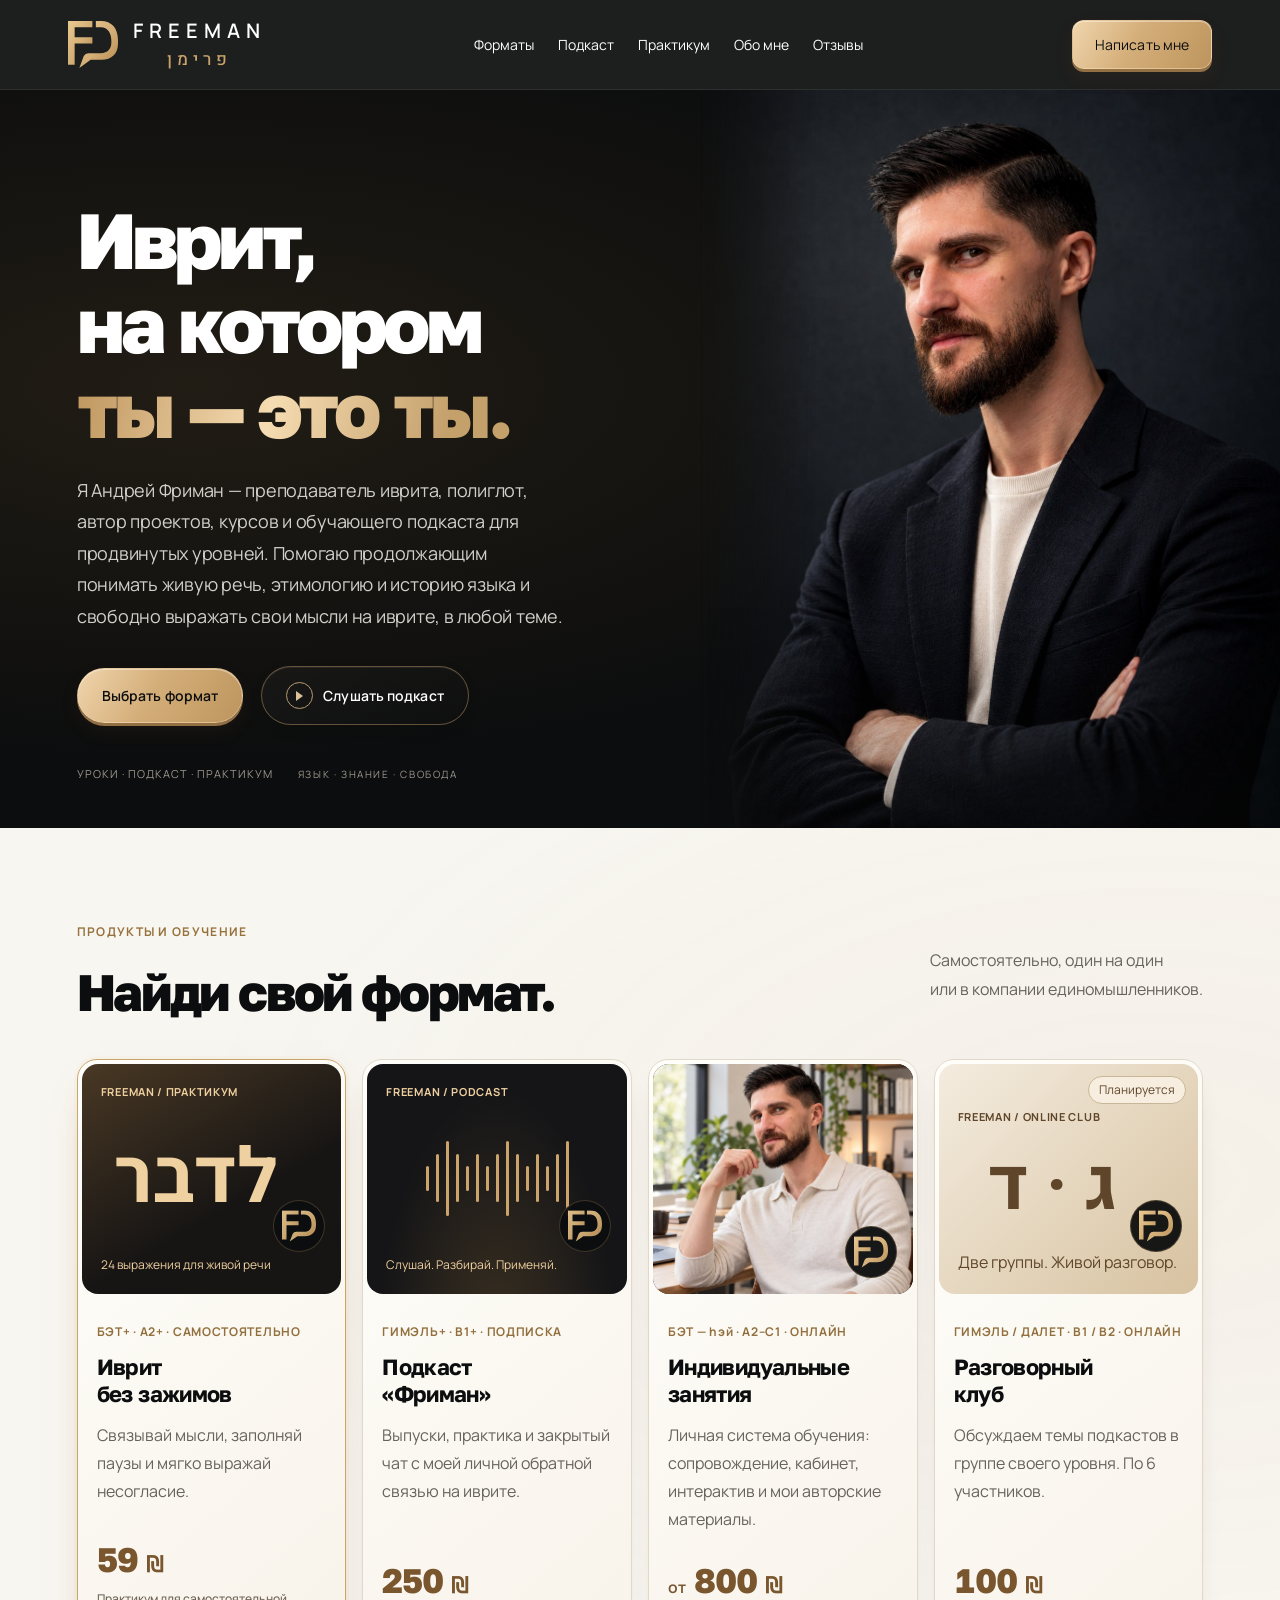
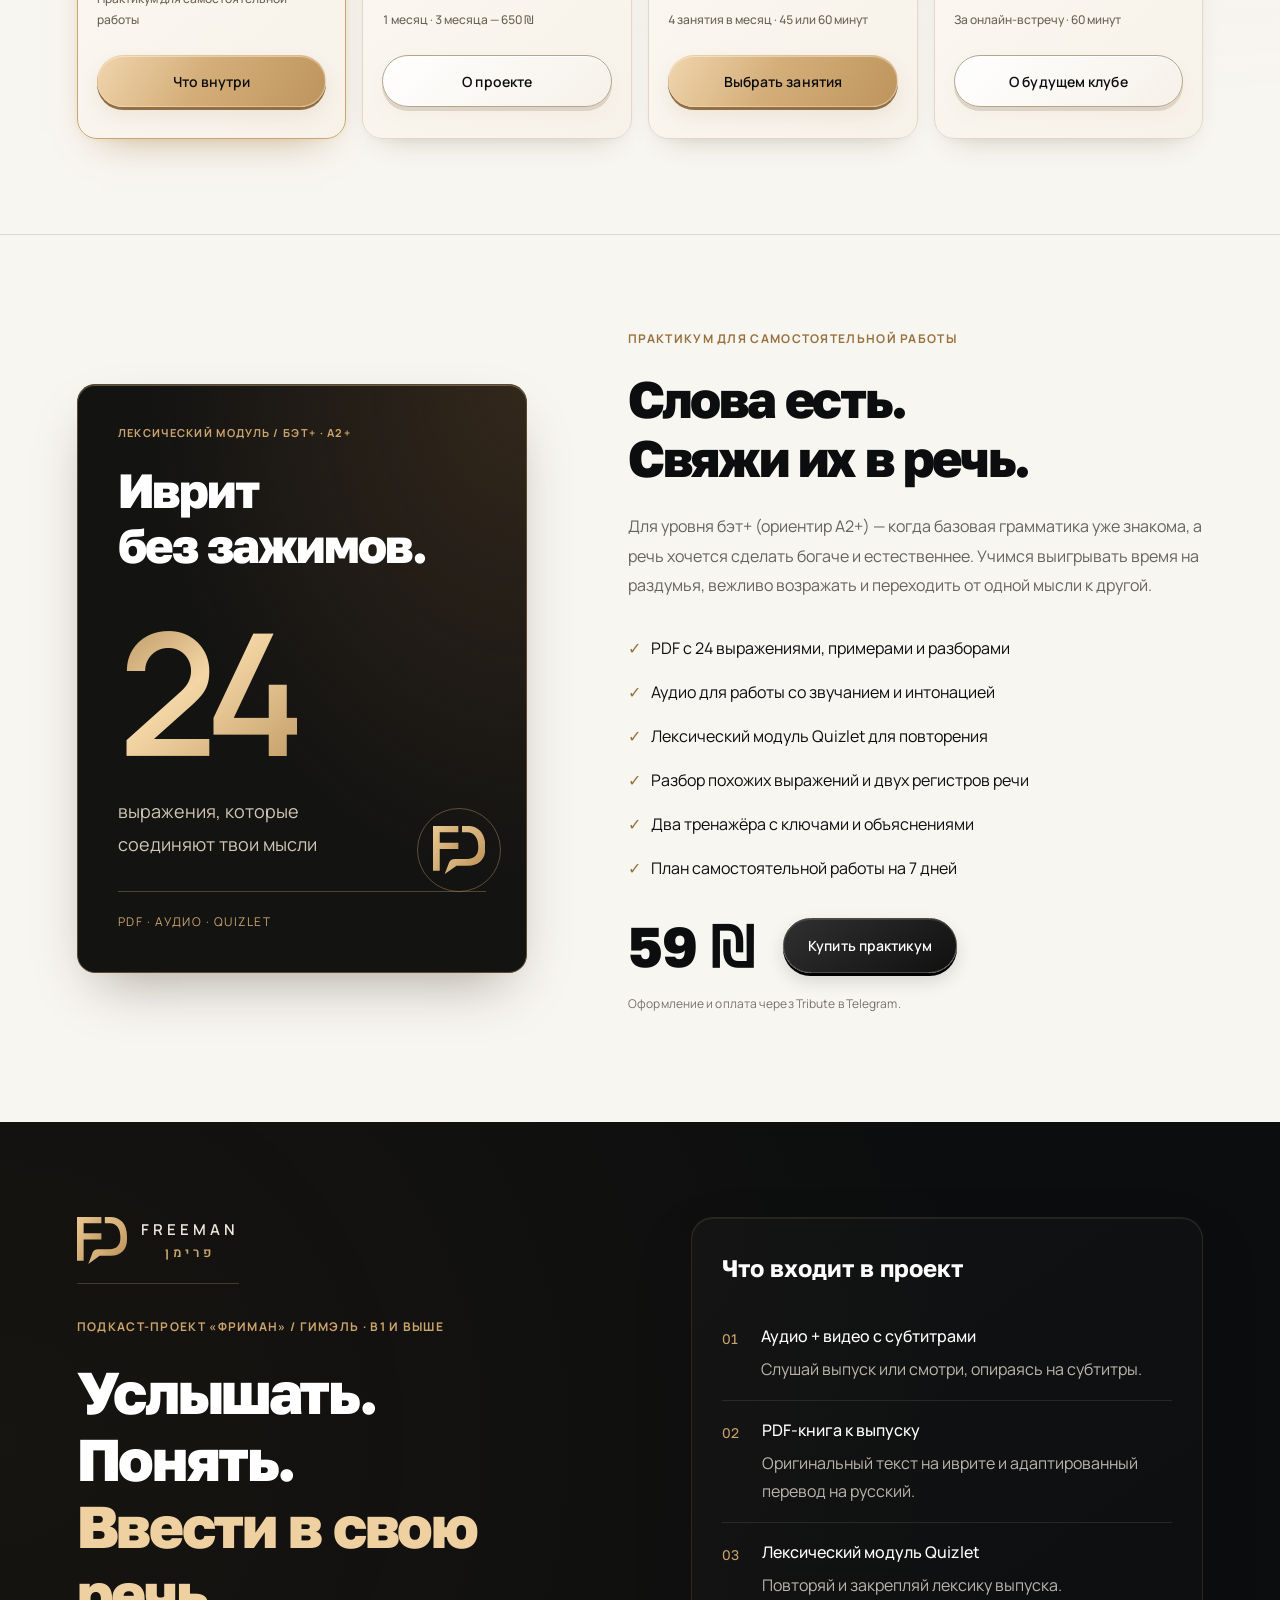
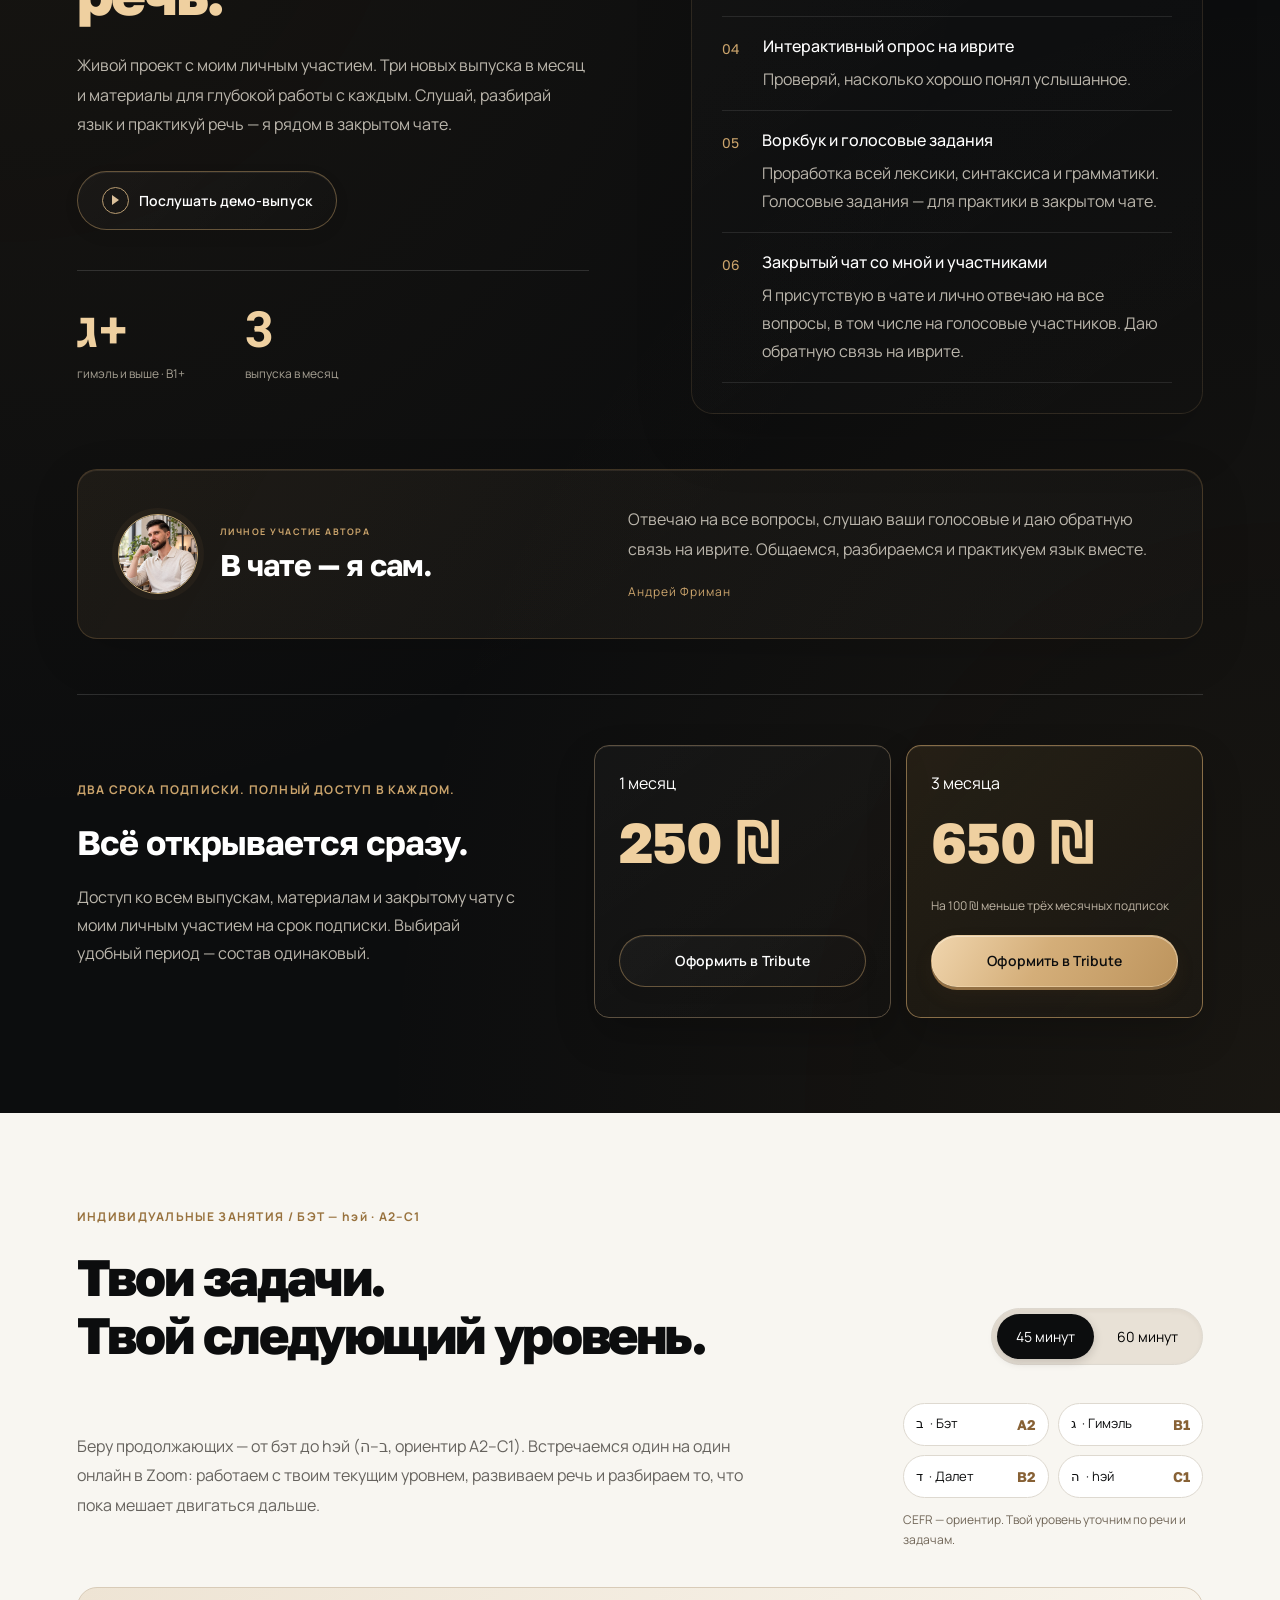
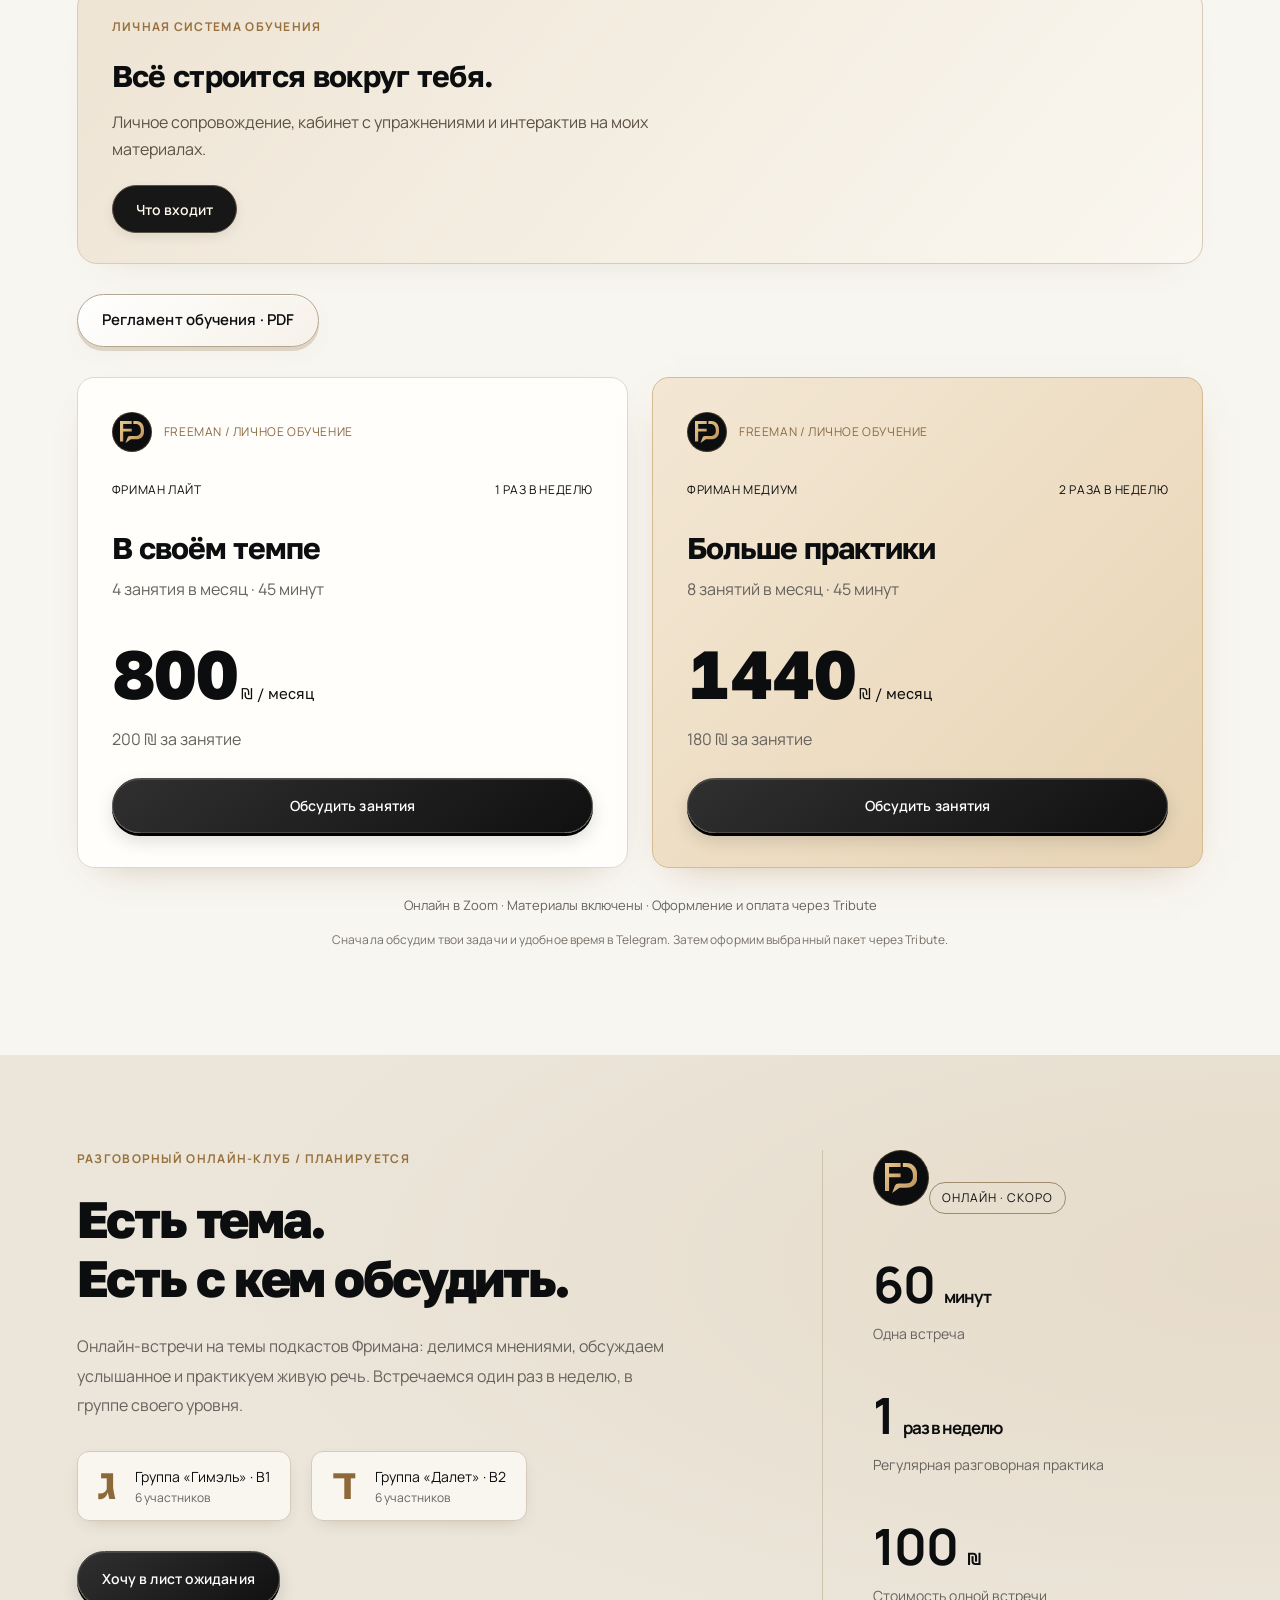
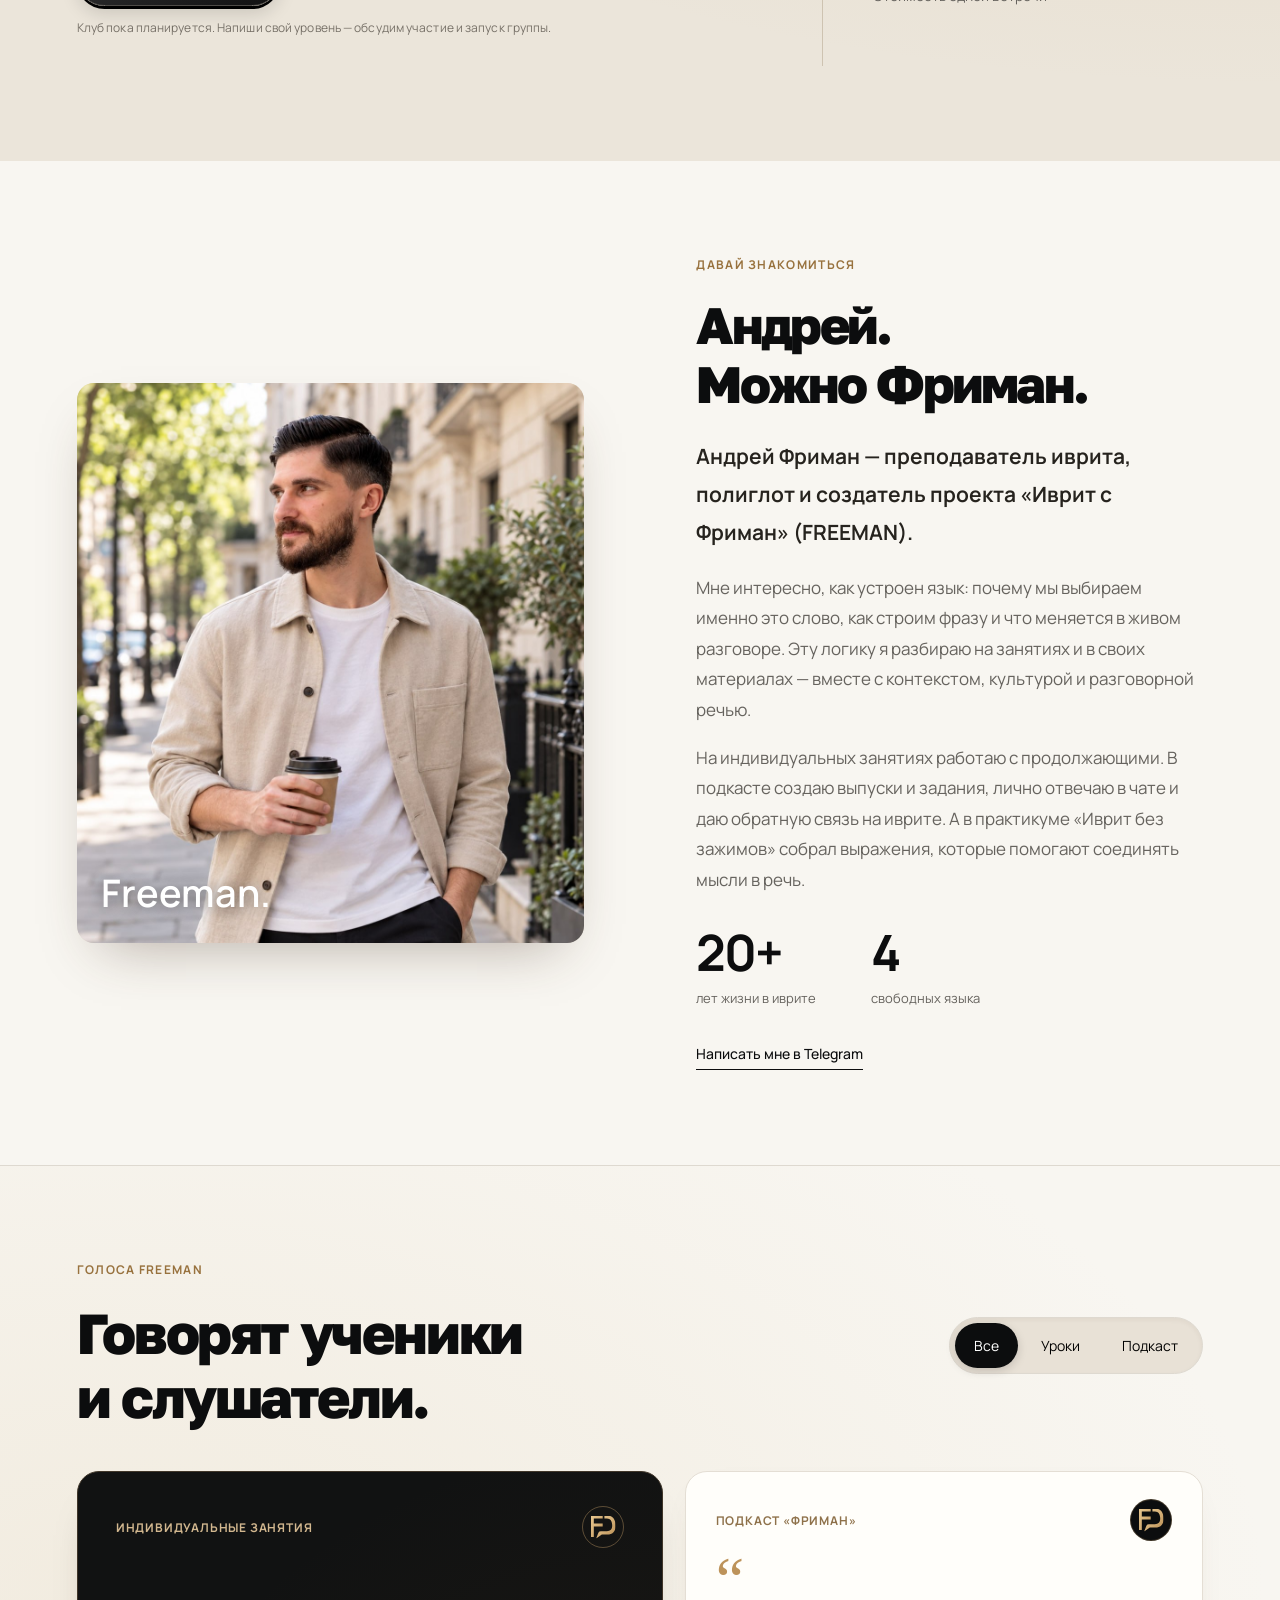
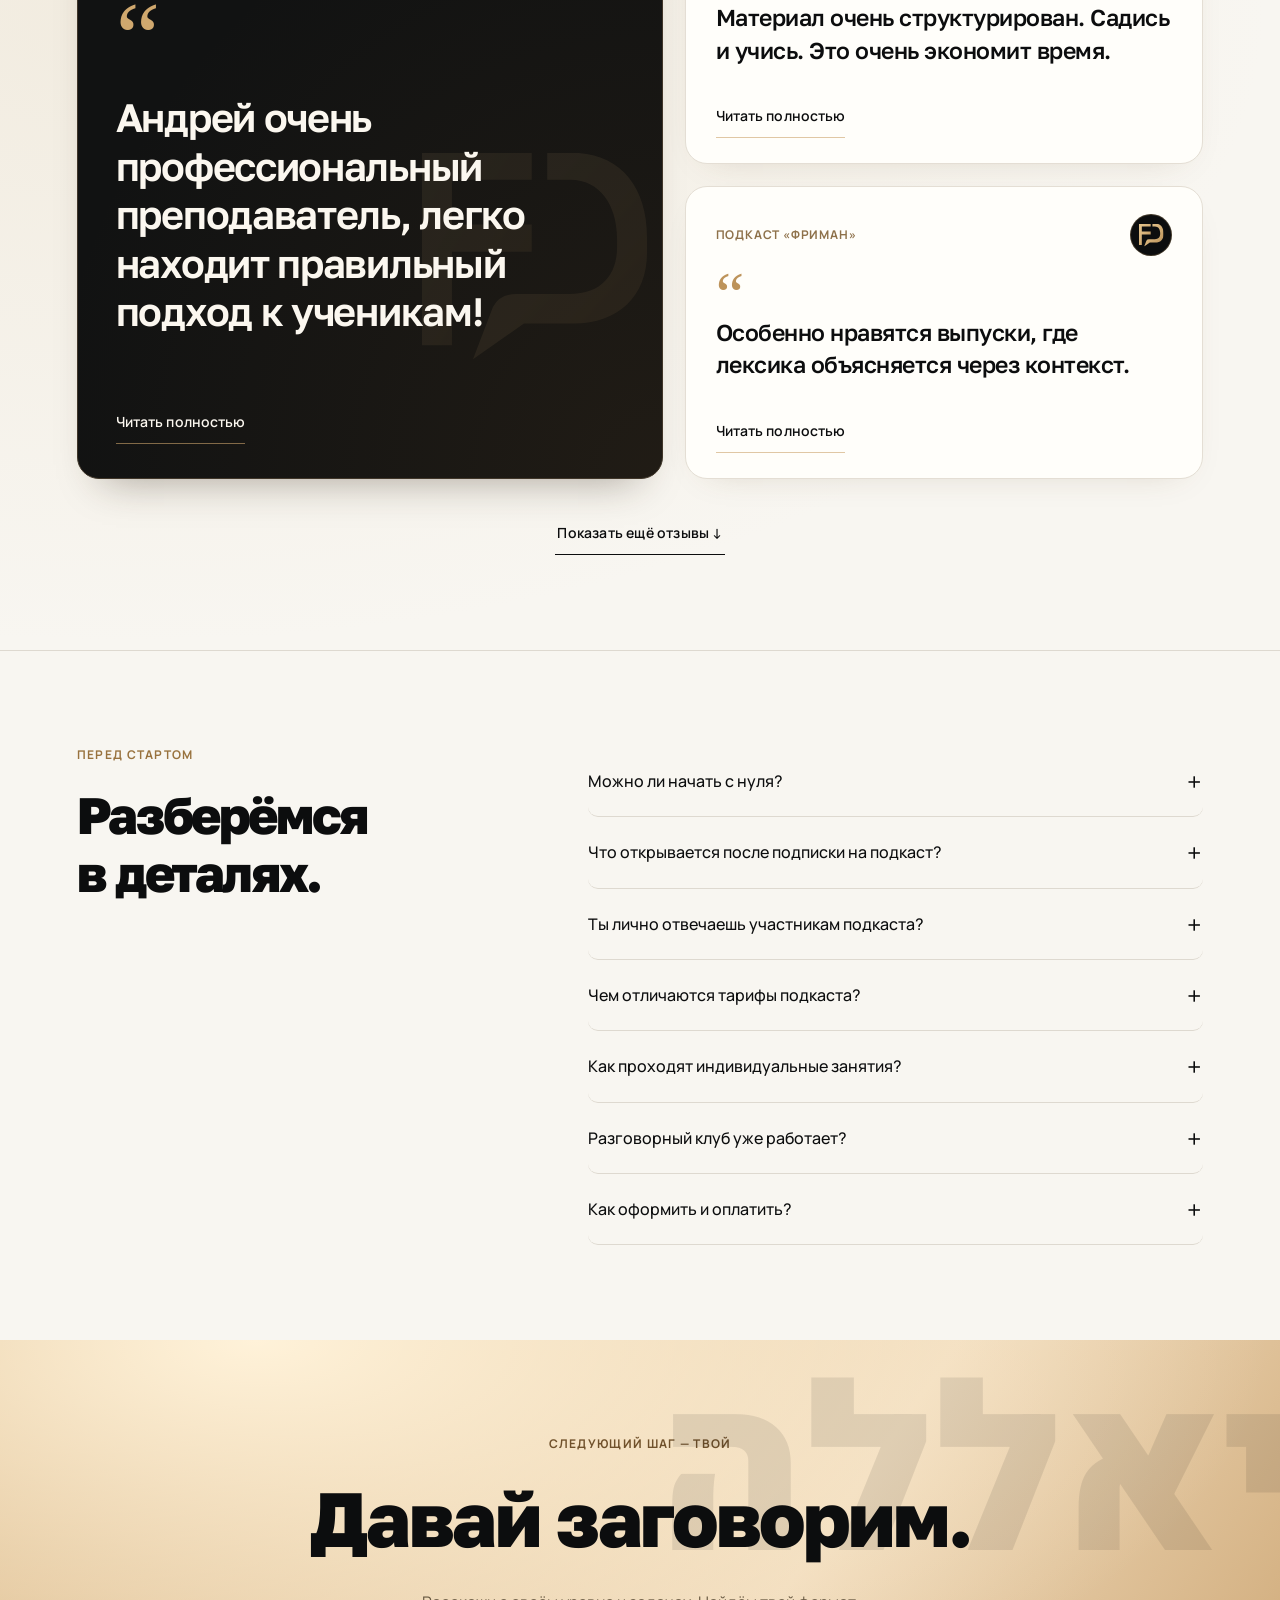
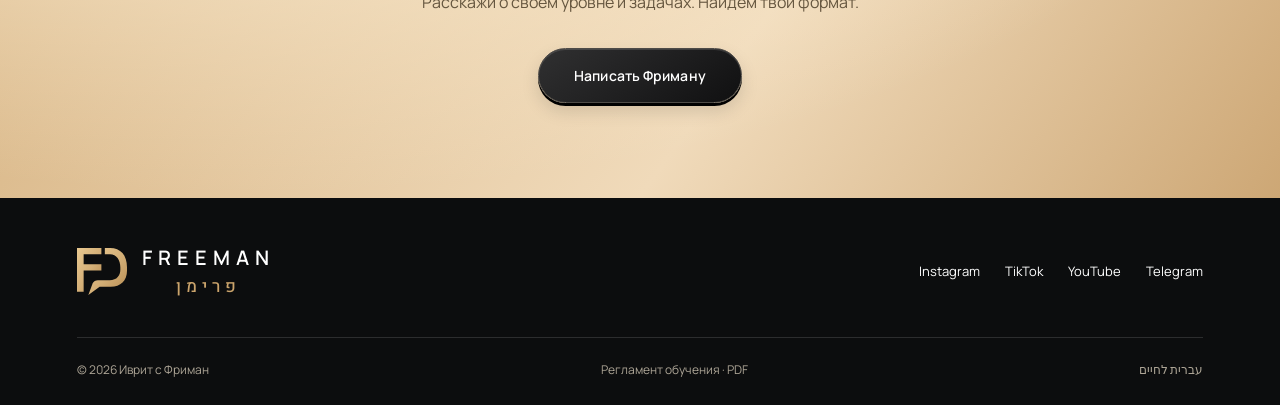
==== commit fadfef69: "Add files via upload" ====
--- a/index.html
+++ b/index.html
@@ -1,5 +1,5 @@
 <!doctype html>
-<html lang="ru"><head><meta charset="utf-8"><meta name="viewport" content="width=device-width,initial-scale=1"><title>FREEMAN — Иврит для жизни</title><meta name="description" content="Иврит с Фриманом для продолжающих: уроки уровней ב–ה, подкаст-проект для ג+, практикум «Иврит без зажимов» и онлайн-клуб."><meta property="og:title" content="FREEMAN — Иврит для жизни"><meta property="og:description" content="Живой иврит для продолжающих. Подкаст-проект, практикум и индивидуальные занятия с Андреем Фриманом."><meta property="og:type" content="website"><meta property="og:url" content="https://freemanhebrew.github.io/ivritwithfreeman/"><meta name="theme-color" content="#0c0d0e"><link rel="icon" href="favicon.svg"><link rel="stylesheet" href="style.css"><script src="reviews.js" defer></script><script src="app.js" defer></script></head>
+<html lang="ru"><head><meta charset="utf-8"><meta name="viewport" content="width=device-width,initial-scale=1"><title>Иврит с Фриман — Андрей Фриман | Уроки и подкаст</title><meta name="description" content="Андрей Фриман — преподаватель иврита. Индивидуальные онлайн-занятия для продолжающих, обучающий подкаст и практикум «Иврит без зажимов»."><meta property="og:title" content="Иврит с Фриман — Андрей Фриман | Уроки и подкаст"><meta property="og:description" content="Андрей Фриман — преподаватель иврита. Индивидуальные онлайн-занятия для продолжающих, обучающий подкаст и практикум «Иврит без зажимов»."><meta property="og:type" content="website"><meta property="og:url" content="https://freemanhebrew.github.io/ivritwithfreeman/"><meta name="theme-color" content="#0c0d0e"><link rel="icon" href="favicon.svg"><link rel="stylesheet" href="style.css"><script src="reviews.js" defer></script><script src="app.js" defer></script><link rel="canonical" href="https://freemanhebrew.github.io/ivritwithfreeman/"><meta name="robots" content="index,follow"><meta name="author" content="Андрей Фриман"><meta property="og:site_name" content="Иврит с Фриман"><meta property="og:locale" content="ru_RU"><script type="application/ld+json">{"@context":"https://schema.org","@graph":[{"@type":"Person","@id":"https://freemanhebrew.github.io/ivritwithfreeman/#andrey-freeman","name":"Андрей Фриман","alternateName":["Andrew Freeman","אנדרי פרימן"],"jobTitle":"Преподаватель иврита","url":"https://freemanhebrew.github.io/ivritwithfreeman/#author","image":"https://freemanhebrew.github.io/ivritwithfreeman/assets/portrait-dark.jpg","description":"Преподаватель иврита, полиглот, автор проектов, курсов и обучающего подкаста.","sameAs":["https://www.instagram.com/freeman_hebrew","https://www.tiktok.com/@freeman_hebrew","https://youtube.com/@freeman_hebrew","https://t.me/Freeman_hebrew"]},{"@type":"WebSite","@id":"https://freemanhebrew.github.io/ivritwithfreeman/#website","url":"https://freemanhebrew.github.io/ivritwithfreeman/","name":"Иврит с Фриман","alternateName":["FREEMAN","Иврит с Фриманом"],"inLanguage":"ru","publisher":{"@id":"https://freemanhebrew.github.io/ivritwithfreeman/#andrey-freeman"}},{"@type":"WebPage","@id":"https://freemanhebrew.github.io/ivritwithfreeman/#webpage","url":"https://freemanhebrew.github.io/ivritwithfreeman/","name":"Иврит с Фриман — Андрей Фриман | Уроки и подкаст","description":"Андрей Фриман — преподаватель иврита. Индивидуальные онлайн-занятия для продолжающих, обучающий подкаст и практикум «Иврит без зажимов».","inLanguage":"ru","isPartOf":{"@id":"https://freemanhebrew.github.io/ivritwithfreeman/#website"},"about":{"@id":"https://freemanhebrew.github.io/ivritwithfreeman/#andrey-freeman"},"mainEntity":{"@id":"https://freemanhebrew.github.io/ivritwithfreeman/#andrey-freeman"}}]}</script></head>
 <body><div class="reading-progress" aria-hidden="true"></div><a class="skip" href="#main">Перейти к содержимому</a><header><a class="brand" href="#" aria-label="Freeman — главная"><span class="logo-mark" aria-hidden="true"><img src="assets/freeman-monogram.svg" alt=""></span><span class="wordmark">FREEMAN<small lang="he" dir="rtl">פרימן</small></span></a><nav aria-label="Основная навигация"><a href="#formats">Форматы</a><a href="#podcast">Подкаст</a><a href="#guide">Практикум</a><a href="#author">Обо мне</a><a href="#reviews">Отзывы</a></nav><a class="nav-contact" href="https://t.me/Andreas_Free" target="_blank" rel="noopener">Написать мне</a><button class="menu" aria-expanded="false" aria-label="Открыть меню">Меню</button></header>
 <main id="main"><section class="hero"><div class="hero-copy"><h1><span class="hero-line"><span>Иврит,</span></span><span class="hero-line"><span>на котором</span></span><span class="hero-line gold"><span>ты — это ты.</span></span></h1><p class="hero-introduction">Я Андрей Фриман — преподаватель иврита, полиглот, автор проектов, курсов и обучающего подкаста для продвинутых уровней. Помогаю продолжающим понимать живую речь, этимологию и историю языка и свободно выражать свои мысли на иврите, в любой теме.</p><div class="hero-actions"><a class="button gold-bg" href="#formats">Выбрать формат</a><a class="button outline listen-button" href="https://t.me/freemanpodcastdemo" target="_blank" rel="noopener">Слушать подкаст</a></div><div class="hero-bottom"><span>УРОКИ · ПОДКАСТ · ПРАКТИКУМ</span><span>ЯЗЫК · ЗНАНИЕ · СВОБОДА</span></div></div><div class="hero-visual"><img class="portrait" src="assets/portrait-dark.jpg" alt="Андрей Фриман" width="1122" height="1402" fetchpriority="high"></div></section>
 
@@ -12,9 +12,9 @@
 </div></section>
 <section id="guide" class="section guide-section"><div class="guide-display reveal"><span class="brand-stamp" aria-hidden="true"><span class="logo-mark" aria-hidden="true"><img src="assets/freeman-monogram.svg" alt="" loading="lazy"></span></span><div class="section-label">ЛЕКСИЧЕСКИЙ МОДУЛЬ / БЭТ+ · A2+</div><h2>Иврит<br>без зажимов.</h2><span class="guide-number">24</span><p>выражения, которые<br>соединяют твои мысли</p><div class="guide-formats">PDF · АУДИО · QUIZLET</div></div><div class="guide-copy reveal"><div class="section-label">ПРАКТИКУМ ДЛЯ САМОСТОЯТЕЛЬНОЙ РАБОТЫ</div><h2>Слова есть.<br>Свяжи их в речь.</h2><p>Для уровня бэт+ (ориентир A2+) — когда базовая грамматика уже знакома, а речь хочется сделать богаче и естественнее. Учимся выигрывать время на раздумья, вежливо возражать и переходить от одной мысли к другой.</p><ul class="check-list"><li>PDF с 24 выражениями, примерами и разборами</li><li>Аудио для работы со звучанием и интонацией</li><li>Лексический модуль Quizlet для повторения</li><li>Разбор похожих выражений и двух регистров речи</li><li>Два тренажёра с ключами и объяснениями</li><li>План самостоятельной работы на 7 дней</li></ul><div class="guide-buy"><strong>59 ₪</strong><a class="button dark-bg" href="https://t.me/tribute/app?startapp=ep_zdhei8SSmYewK01ikmlx7SDLx4bvZHGNLwKtIJVEeJgRF1WIQLx" target="_blank" rel="noopener">Купить практикум</a></div><p class="small-note">Оформление и оплата через Tribute в Telegram.</p></div></section>
 <section id="podcast" class="podcast section"><div class="podcast-intro reveal"><div class="product-signature"><span class="logo-mark" aria-hidden="true"><img src="assets/freeman-monogram.svg" alt="" loading="lazy"></span><span>FREEMAN<small lang="he" dir="rtl">פרימן</small></span></div><div class="section-label">ПОДКАСТ-ПРОЕКТ «ФРИМАН» / ГИМЭЛЬ · B1 И ВЫШЕ</div><h2>Услышать.<br>Понять.<br><span class="gold">Ввести в свою речь.</span></h2><p>Живой проект с моим личным участием. Три новых выпуска в месяц и материалы для глубокой работы с каждым. Слушай, разбирай язык и практикуй речь — я рядом в закрытом чате.</p><a class="button outline listen-button" href="https://t.me/freemanpodcastdemo" target="_blank" rel="noopener">Послушать демо-выпуск</a><div class="podcast-meta"><div><strong>ג+</strong><span>гимэль и выше · B1+</span></div><div><strong>3</strong><span>выпуска в месяц</span></div></div></div><div class="podcast-content reveal"><h3>Что входит в проект</h3><ol class="podcast-inclusions"><li><span>01</span><div><h4>Аудио + видео с субтитрами</h4><p>Слушай выпуск или смотри, опираясь на субтитры.</p></div></li><li><span>02</span><div><h4>PDF-книга к выпуску</h4><p>Оригинальный текст на иврите и адаптированный перевод на русский.</p></div></li><li><span>03</span><div><h4>Лексический модуль Quizlet</h4><p>Повторяй и закрепляй лексику выпуска.</p></div></li><li><span>04</span><div><h4>Интерактивный опрос на иврите</h4><p>Проверяй, насколько хорошо понял услышанное.</p></div></li><li><span>05</span><div><h4>Воркбук и голосовые задания</h4><p>Проработка всей лексики, синтаксиса и грамматики. Голосовые задания — для практики в закрытом чате.</p></div></li><li><span>06</span><div><h4>Закрытый чат со мной и участниками</h4><p>Я присутствую в чате и лично отвечаю на все вопросы, в том числе на голосовые участников. Даю обратную связь на иврите.</p></div></li></ol></div><div class="author-presence reveal"><div class="presence-heading"><img src="assets/portrait-light.jpg" width="80" height="80" alt="Андрей Фриман" loading="lazy"><div><span class="section-label">ЛИЧНОЕ УЧАСТИЕ АВТОРА</span><h3>В чате — я сам.</h3></div></div><div class="presence-copy"><p>Отвечаю на все вопросы, слушаю ваши голосовые и даю обратную связь на иврите. Общаемся, разбираемся и практикуем язык вместе.</p><span class="presence-signature">Андрей Фриман</span></div></div><div class="subscription-block reveal"><div><div class="section-label">ДВА СРОКА ПОДПИСКИ. ПОЛНЫЙ ДОСТУП В КАЖДОМ.</div><h3>Всё открывается сразу.</h3><p>Доступ ко всем выпускам, материалам и закрытому чату с моим личным участием на срок подписки. Выбирай удобный период — состав одинаковый.</p></div><div class="subscription-options"><article><span>1 месяц</span><strong>250 ₪</strong><a class="button outline" href="https://telegram.me/tribute/app?startapp=ep_8xrA9S8bwfpxdwwvnP7ZdaKRrTc9n1Krzu2K1lB6hGVLtGdhte" target="_blank" rel="noopener">Оформить в Tribute</a></article><article class="subscription-best"><span>3 месяца</span><strong>650 ₪</strong><small>На 100 ₪ меньше трёх месячных подписок</small><a class="button gold-bg" href="https://telegram.me/tribute/app?startapp=ep_8xrA9S8bwfpxdwwvnP7ZdaKRrTc9n1Krzu2K1lB6hGVLtGdhte" target="_blank" rel="noopener">Оформить в Tribute</a></article></div></div></section>
-<section id="lessons" class="section lessons"><div class="section-top reveal"><div><div class="section-label">ИНДИВИДУАЛЬНЫЕ ЗАНЯТИЯ / БЭТ — hэй · A2–C1</div><h2>Твои задачи.<br>Твой следующий уровень.</h2></div><div class="duration" role="group" aria-label="Длительность урока"><button class="selected" data-duration="45" aria-pressed="true">45 минут</button><button data-duration="60" aria-pressed="false">60 минут</button></div></div><div class="lesson-intro reveal"><p>Беру продолжающих — от бэт до hэй (<bdi lang="he" dir="rtl">ב–ה</bdi>, ориентир A2–C1). Встречаемся один на один онлайн в Zoom: работаем с твоим текущим уровнем, развиваем речь и разбираем то, что пока мешает двигаться дальше.</p><div class="lesson-levels"><div class="level-pills"><span><bdi lang="he">ב</bdi> · Бэт <b>A2</b></span><span><bdi lang="he">ג</bdi> · Гимэль <b>B1</b></span><span><bdi lang="he">ד</bdi> · Далет <b>B2</b></span><span><bdi lang="he">ה</bdi> · hэй <b>C1</b></span></div><p class="level-note">CEFR — ориентир. Твой уровень уточним по речи и задачам.</p></div></div><div class="personal-system reveal"><div class="system-intro"><div class="section-label">ЛИЧНАЯ СИСТЕМА ОБУЧЕНИЯ</div><h3>Всё строится<br>вокруг тебя.</h3><p>Для каждого ученика я создаю личную систему: от нужной темы и лексики до упражнений и работы над ошибками. Всё собрано по темам и связано с твоими задачами.</p></div><div class="system-parts"><article><span class="system-index" aria-hidden="true">01</span><div><h4>Личное сопровождение</h4><p>Твои темы, нужная лексика и рабочие ситуации. Подбираю содержание под твои цели и помогаю разобраться в том, что важно именно тебе.</p></div></article><article><span class="system-index" aria-hidden="true">02</span><div><h4>Твой личный кабинет</h4><p>Упражнения, модули и твои ошибки для исправления — всё организовано по темам. Кабинет собирает работу в одну понятную систему.</p></div></article><article><span class="system-index" aria-hidden="true">03</span><div><h4>Интерактив и авторские материалы</h4><p>На уроках много интерактивной практики. Все учебные материалы создаю сам и подбираю под нашу работу.</p></div></article></div></div><div class="lesson-regulation-link"><a class="button border-button" href="assets/lesson-rules.pdf" target="_blank" rel="noopener">Регламент обучения · PDF</a></div><div class="lesson-grid reveal"><article class="lesson-card"><span class="lesson-brand"><span class="brand-stamp" aria-hidden="true"><span class="logo-mark" aria-hidden="true"><img src="assets/freeman-monogram.svg" alt="" loading="lazy"></span></span><span>FREEMAN / ЛИЧНОЕ ОБУЧЕНИЕ</span></span><div class="card-top"><span id="plan1">ФРИМАН ЛАЙТ</span><span>1 РАЗ В НЕДЕЛЮ</span></div><h3>В своём темпе</h3><p>4 занятия в месяц · <span class="minutes">45</span> минут</p><div class="price"><span id="price1">800</span> <span>₪ / месяц</span></div><p class="per-lesson" id="unit1">200 ₪ за занятие</p><a class="button dark-bg" href="https://t.me/Andreas_Free" target="_blank" rel="noopener">Обсудить занятия</a></article><article class="lesson-card featured"><span class="lesson-brand"><span class="brand-stamp" aria-hidden="true"><span class="logo-mark" aria-hidden="true"><img src="assets/freeman-monogram.svg" alt="" loading="lazy"></span></span><span>FREEMAN / ЛИЧНОЕ ОБУЧЕНИЕ</span></span><div class="card-top"><span id="plan2">ФРИМАН МЕДИУМ</span><span>2 РАЗА В НЕДЕЛЮ</span></div><h3>Больше практики</h3><p>8 занятий в месяц · <span class="minutes">45</span> минут</p><div class="price"><span id="price2">1440</span> <span>₪ / месяц</span></div><p class="per-lesson" id="unit2">180 ₪ за занятие</p><a class="button dark-bg" href="https://t.me/Andreas_Free" target="_blank" rel="noopener">Обсудить занятия</a></article></div><p class="lesson-foot">Онлайн в Zoom · Материалы включены · Оформление и оплата через Tribute</p><p class="small-note centered">Сначала обсудим твои задачи и удобное время в Telegram. Затем оформим выбранный пакет через Tribute.</p></section>
+<section id="lessons" class="section lessons"><div class="section-top reveal"><div><div class="section-label">ИНДИВИДУАЛЬНЫЕ ЗАНЯТИЯ / БЭТ — hэй · A2–C1</div><h2>Твои задачи.<br>Твой следующий уровень.</h2></div><div class="duration" role="group" aria-label="Длительность урока"><button class="selected" data-duration="45" aria-pressed="true">45 минут</button><button data-duration="60" aria-pressed="false">60 минут</button></div></div><div class="lesson-intro reveal"><p>Беру продолжающих — от бэт до hэй (<bdi lang="he" dir="rtl">ב–ה</bdi>, ориентир A2–C1). Встречаемся один на один онлайн в Zoom: работаем с твоим текущим уровнем, развиваем речь и разбираем то, что пока мешает двигаться дальше.</p><div class="lesson-levels"><div class="level-pills"><span><bdi lang="he">ב</bdi> · Бэт <b>A2</b></span><span><bdi lang="he">ג</bdi> · Гимэль <b>B1</b></span><span><bdi lang="he">ד</bdi> · Далет <b>B2</b></span><span><bdi lang="he">ה</bdi> · hэй <b>C1</b></span></div><p class="level-note">CEFR — ориентир. Твой уровень уточним по речи и задачам.</p></div></div><div class="personal-system reveal"><div class="system-intro"><div class="section-label">ЛИЧНАЯ СИСТЕМА ОБУЧЕНИЯ</div><h3>Всё строится вокруг тебя.</h3><p>Личное сопровождение, кабинет с упражнениями и интерактив на моих материалах.</p></div><details class="system-more"><summary aria-haspopup="dialog" aria-controls="system-dialog">Что входит</summary><div class="system-expanded"><p>Для каждого ученика я создаю личную систему: от нужной темы и лексики до упражнений и работы над ошибками. Всё собрано по темам и связано с твоими задачами.</p><div class="system-parts"><article><span class="system-index" aria-hidden="true">01</span><div><h4>Личное сопровождение</h4><p>Твои темы, нужная лексика и рабочие ситуации. Подбираю содержание под твои цели и помогаю разобраться в том, что важно именно тебе.</p></div></article><article><span class="system-index" aria-hidden="true">02</span><div><h4>Твой личный кабинет</h4><p>Упражнения, модули и твои ошибки для исправления — всё организовано по темам. Кабинет собирает работу в одну понятную систему.</p></div></article><article><span class="system-index" aria-hidden="true">03</span><div><h4>Интерактив и авторские материалы</h4><p>На уроках много интерактивной практики. Все учебные материалы создаю сам и подбираю под нашу работу.</p></div></article></div></div></details></div><div class="lesson-regulation-link"><a class="button border-button" href="assets/lesson-rules.pdf" target="_blank" rel="noopener">Регламент обучения · PDF</a></div><div class="lesson-grid reveal"><article class="lesson-card"><span class="lesson-brand"><span class="brand-stamp" aria-hidden="true"><span class="logo-mark" aria-hidden="true"><img src="assets/freeman-monogram.svg" alt="" loading="lazy"></span></span><span>FREEMAN / ЛИЧНОЕ ОБУЧЕНИЕ</span></span><div class="card-top"><span id="plan1">ФРИМАН ЛАЙТ</span><span>1 РАЗ В НЕДЕЛЮ</span></div><h3>В своём темпе</h3><p>4 занятия в месяц · <span class="minutes">45</span> минут</p><div class="price"><span id="price1">800</span> <span>₪ / месяц</span></div><p class="per-lesson" id="unit1">200 ₪ за занятие</p><a class="button dark-bg" href="https://t.me/Andreas_Free" target="_blank" rel="noopener">Обсудить занятия</a></article><article class="lesson-card featured"><span class="lesson-brand"><span class="brand-stamp" aria-hidden="true"><span class="logo-mark" aria-hidden="true"><img src="assets/freeman-monogram.svg" alt="" loading="lazy"></span></span><span>FREEMAN / ЛИЧНОЕ ОБУЧЕНИЕ</span></span><div class="card-top"><span id="plan2">ФРИМАН МЕДИУМ</span><span>2 РАЗА В НЕДЕЛЮ</span></div><h3>Больше практики</h3><p>8 занятий в месяц · <span class="minutes">45</span> минут</p><div class="price"><span id="price2">1440</span> <span>₪ / месяц</span></div><p class="per-lesson" id="unit2">180 ₪ за занятие</p><a class="button dark-bg" href="https://t.me/Andreas_Free" target="_blank" rel="noopener">Обсудить занятия</a></article></div><p class="lesson-foot">Онлайн в Zoom · Материалы включены · Оформление и оплата через Tribute</p><p class="small-note centered">Сначала обсудим твои задачи и удобное время в Telegram. Затем оформим выбранный пакет через Tribute.</p></section>
 <section id="club" class="club section"><div class="reveal"><div class="section-label">РАЗГОВОРНЫЙ ОНЛАЙН-КЛУБ / ПЛАНИРУЕТСЯ</div><h2>Есть тема.<br>Есть с кем обсудить.</h2><p>Онлайн-встречи на темы подкастов Фримана: делимся мнениями, обсуждаем услышанное и практикуем живую речь. Встречаемся один раз в неделю, в группе своего уровня.</p><div class="club-groups"><div><strong lang="he">ג</strong><span>Группа «Гимэль» · B1<small>6 участников</small></span></div><div><strong lang="he">ד</strong><span>Группа «Далет» · B2<small>6 участников</small></span></div></div><a class="button dark-bg" href="https://t.me/Andreas_Free" target="_blank" rel="noopener">Хочу в лист ожидания</a><p class="small-note">Клуб пока планируется. Напиши свой уровень — обсудим участие и запуск группы.</p></div><div class="club-details reveal"><span class="brand-stamp" aria-hidden="true"><span class="logo-mark" aria-hidden="true"><img src="assets/freeman-monogram.svg" alt="" loading="lazy"></span></span><span class="tag">ОНЛАЙН · СКОРО</span><div><strong>60 <small>минут</small></strong><span>Одна встреча</span></div><div><strong>1 <small>раз в неделю</small></strong><span>Регулярная разговорная практика</span></div><div><strong>100 <small>₪</small></strong><span>Стоимость одной встречи</span></div></div></section>
-<section id="author" class="author section"><div class="author-image reveal"><img src="assets/portrait-city.jpg" loading="lazy" alt="Андрей Фриман"><span class="author-sign">Freeman.</span></div><div class="reveal"><div class="section-label">ДАВАЙ ЗНАКОМИТЬСЯ</div><h2>Андрей.<br>Можно Фриман.</h2><p class="author-lead">Преподаватель иврита, полиглот и автор проекта FREEMAN.</p><p>Мне интересно, как устроен язык: почему мы выбираем именно это слово, как строим фразу и что меняется в живом разговоре. Эту логику я разбираю на занятиях и в своих материалах — вместе с контекстом, культурой и разговорной речью.</p><p>На индивидуальных занятиях работаю с продолжающими. В подкасте создаю выпуски и задания, лично отвечаю в чате и даю обратную связь на иврите. А в практикуме «Иврит без зажимов» собрал выражения, которые помогают соединять мысли в речь.</p><div class="stats"><div><strong>20+</strong><span>лет жизни в иврите</span></div><div><strong>4</strong><span>свободных языка</span></div></div><a class="text-link" href="https://t.me/Andreas_Free" target="_blank" rel="noopener">Написать мне в Telegram</a></div></section>
+<section id="author" class="author section"><div class="author-image reveal"><img src="assets/portrait-city.jpg" loading="lazy" alt="Андрей Фриман"><span class="author-sign">Freeman.</span></div><div class="reveal"><div class="section-label">ДАВАЙ ЗНАКОМИТЬСЯ</div><h2>Андрей.<br>Можно Фриман.</h2><p class="author-lead">Андрей Фриман — преподаватель иврита, полиглот и создатель проекта «Иврит с Фриман» (FREEMAN).</p><p>Мне интересно, как устроен язык: почему мы выбираем именно это слово, как строим фразу и что меняется в живом разговоре. Эту логику я разбираю на занятиях и в своих материалах — вместе с контекстом, культурой и разговорной речью.</p><p>На индивидуальных занятиях работаю с продолжающими. В подкасте создаю выпуски и задания, лично отвечаю в чате и даю обратную связь на иврите. А в практикуме «Иврит без зажимов» собрал выражения, которые помогают соединять мысли в речь.</p><div class="stats"><div><strong>20+</strong><span>лет жизни в иврите</span></div><div><strong>4</strong><span>свободных языка</span></div></div><a class="text-link" href="https://t.me/Andreas_Free" target="_blank" rel="noopener">Написать мне в Telegram</a></div></section>
 <section id="reviews" class="section reviews"><div class="section-top reveal"><div><div class="section-label">ГОЛОСА FREEMAN</div><h2>Говорят ученики<br>и слушатели.</h2></div><div class="review-tabs" role="group" aria-label="Тип отзывов"><button class="selected" data-review="all" aria-pressed="true">Все</button><button data-review="students" aria-pressed="false">Уроки</button><button data-review="podcast" aria-pressed="false">Подкаст</button></div></div><div id="review-grid" class="review-grid"><article class="quote-card quote-featured" data-category="students" data-id="student1"><div class="quote-top"><span class="quote-category">Индивидуальные занятия</span><span class="brand-stamp" aria-hidden="true"><span class="logo-mark" aria-hidden="true"><img src="assets/freeman-monogram.svg" alt="" loading="lazy"></span></span></div><span class="quote-glyph" aria-hidden="true">“</span><blockquote>Андрей очень профессиональный преподаватель, легко находит правильный подход к ученикам!</blockquote><div class="quote-bottom"><details class="quote-full"><summary>Читать полностью</summary><p>До того, как судьба свела меня с Андреем, у меня было много безуспешных попыток заговорить и разговориться.
 Я прошла ульпан бесплатный, ульпан платный, несколько частных преподавателей и тд
 Мне нравится модель преподавания, сочетающая и грамматические практики и разговорные, структурированное и логическое объяснение всего, включая танахический иврит.
@@ -44,4 +44,4 @@
 Так как в других языках я более-менее ориентировалась, то с ивритом я была, как слепой котенок + нелатинский алфавит очень сбивал с толку. Было и есть очень сильное желание узнать культуру и традиции, но к каким источникам обращаться оставалось загадкой, пока в ~ноябре я не подписалась на Андрея, где собственно и нашла ответы на свои вопросы, за что ему безумно благодарна! Жду не дождусь, когда мой уровень языка позволит более вдумчиво слушать подкасты, проходить опросы, читать тексты на иврите и обогащать свой словарный запас. Ну а пока я очень радуюсь, что каждый раз слышу все больше и больше знакомых слов! Спасибо!</p></details></div></article></div><button class="more-reviews text-link" hidden>Показать ещё отзывы <span aria-hidden="true">↓</span></button></section>
 <section id="faq" class="section faq reveal"><div><div class="section-label">ПЕРЕД СТАРТОМ</div><h2>Разберёмся<br>в деталях.</h2></div><div><details><summary>Можно ли начать с нуля?</summary><p>Индивидуальные занятия — для продолжающих, от бэт до hэй (ב–ה, ориентир A2–C1). Практикум «Иврит без зажимов» — для бэт+ (ориентир A2+). Подкаст-проект — для гимэль и выше (ориентир B1+). В планируемом онлайн-клубе будут отдельные группы гимэль (B1) и далет (B2).</p></details><details><summary>Что открывается после подписки на подкаст?</summary><p>Сразу весь проект: выпуски, аудио и видео с субтитрами, PDF-книги, Quizlet, опросы, воркбуки, голосовые задания и закрытый чат. Полный доступ действует на срок подписки. Новые выпуски выходят три раза в месяц.</p></details><details><summary>Ты лично отвечаешь участникам подкаста?</summary><p>Да. Я присутствую в закрытом чате и сам отвечаю на все вопросы, включая голосовые сообщения участников. Обратную связь даю на иврите. Это живой проект с моим личным участием.</p></details><details><summary>Чем отличаются тарифы подкаста?</summary><p>Только сроком и стоимостью: один месяц — 250 ₪, три месяца — 650 ₪. Состав и полный доступ одинаковы в обоих тарифах.</p></details><details><summary>Как проходят индивидуальные занятия?</summary><p>Онлайн в Zoom, один на один. Можно выбрать 45 или 60 минут, один или два раза в неделю. Для каждого ученика создаю личную систему обучения: сопровождение по нужным темам, лексике и рабочим задачам, кабинет с упражнениями, модулями и ошибками для исправления. Всё организовано по темам. На уроках много интерактива; все материалы мои авторские и входят в обучение. Программу и время обсуждаем лично.</p></details><details><summary>Разговорный клуб уже работает?</summary><p>Пока клуб планируется. Формат — онлайн, один раз в неделю по 60 минут, по 6 участников. Две отдельные группы: гимэль (B1) и далет (B2). Стоимость встречи — 100 ₪. Темы обсуждений — из подкастов. Сейчас можно написать мне и попасть в лист ожидания.</p></details><details><summary>Как оформить и оплатить?</summary><p>Подписка, продукты и индивидуальные занятия оформляются и оплачиваются через Tribute в Telegram. Кнопка практикума ведёт на его покупку, кнопки подписки — на оформление подкаста. Для индивидуальных занятий сначала обсудим программу и время.</p></details></div></section>
 <section class="final-cta section reveal"><span lang="he" dir="rtl" aria-hidden="true">יאללה</span><div class="section-label">СЛЕДУЮЩИЙ ШАГ — ТВОЙ</div><h2>Давай заговорим.</h2><p>Расскажи о своём уровне и задачах. Найдём твой формат.</p><a class="button dark-bg" href="https://t.me/Andreas_Free" target="_blank" rel="noopener">Написать Фриману</a></section></main>
-<footer><div class="footer-top"><a class="brand" href="#"><span class="logo-mark" aria-hidden="true"><img src="assets/freeman-monogram.svg" alt=""></span><span class="wordmark">FREEMAN<small lang="he" dir="rtl">פרימן</small></span></a><div class="socials"><a href="https://www.instagram.com/freeman_hebrew" target="_blank" rel="noopener">Instagram</a><a href="https://www.tiktok.com/@freeman_hebrew" target="_blank" rel="noopener">TikTok</a><a href="https://youtube.com/@freeman_hebrew" target="_blank" rel="noopener">YouTube</a><a href="https://t.me/Freeman_hebrew" target="_blank" rel="noopener">Telegram</a></div></div><div class="footer-bottom"><span>© 2026 Иврит с Фриман</span><a href="assets/lesson-rules.pdf" target="_blank" rel="noopener">Регламент обучения · PDF</a><span lang="he" dir="rtl">עברית לחיים</span></div></footer><dialog id="review-text" aria-labelledby="review-text-title"><button class="close-modal" aria-label="Закрыть отзыв">Закрыть ×</button><span class="brand-stamp" aria-hidden="true"><span class="logo-mark" aria-hidden="true"><img src="assets/freeman-monogram.svg" alt="" loading="lazy"></span></span><div class="section-label">ГОЛОСА FREEMAN</div><h2 id="review-text-title">Отзыв</h2><div class="review-text-body"></div></dialog></body></html>
+<footer><div class="footer-top"><a class="brand" href="#"><span class="logo-mark" aria-hidden="true"><img src="assets/freeman-monogram.svg" alt=""></span><span class="wordmark">FREEMAN<small lang="he" dir="rtl">פרימן</small></span></a><div class="socials"><a href="https://www.instagram.com/freeman_hebrew" target="_blank" rel="noopener">Instagram</a><a href="https://www.tiktok.com/@freeman_hebrew" target="_blank" rel="noopener">TikTok</a><a href="https://youtube.com/@freeman_hebrew" target="_blank" rel="noopener">YouTube</a><a href="https://t.me/Freeman_hebrew" target="_blank" rel="noopener">Telegram</a></div></div><div class="footer-bottom"><span>© 2026 Иврит с Фриман</span><a href="assets/lesson-rules.pdf" target="_blank" rel="noopener">Регламент обучения · PDF</a><span lang="he" dir="rtl">עברית לחיים</span></div></footer><dialog id="system-dialog" aria-labelledby="system-dialog-title"><button class="close-modal" aria-label="Закрыть описание обучения">Закрыть ×</button><div class="section-label">ИНДИВИДУАЛЬНЫЕ ЗАНЯТИЯ</div><h2 id="system-dialog-title">Твоя личная система обучения</h2><div class="system-dialog-body"></div></dialog><dialog id="review-text" aria-labelledby="review-text-title"><button class="close-modal" aria-label="Закрыть отзыв">Закрыть ×</button><span class="brand-stamp" aria-hidden="true"><span class="logo-mark" aria-hidden="true"><img src="assets/freeman-monogram.svg" alt="" loading="lazy"></span></span><div class="section-label">ГОЛОСА FREEMAN</div><h2 id="review-text-title">Отзыв</h2><div class="review-text-body"></div></dialog></body></html>
--- a/style.css
+++ b/style.css
@@ -135,5 +135,12 @@
 .personal-system{display:grid;grid-template-columns:.85fr 1.15fr;gap:7%;margin:38px 0 30px;padding:38px;border:1px solid #d8cbb8;border-radius:20px;background:linear-gradient(130deg,#eee4d4,#faf7f0);box-shadow:0 18px 40px -30px #6e4e2333}
 .system-intro h3{font-size:38px;line-height:1.18;letter-spacing:-1.2px;margin:0 0 20px}.system-intro p{font-size:16px;margin:0;color:#5c5142}.system-parts article{display:flex;gap:20px;padding:20px 0;border-bottom:1px solid #d8cbb8}.system-parts article:first-child{padding-top:0}.system-parts article:last-child{padding-bottom:0;border-bottom:0}.system-index{font-size:12px;color:#916c37;font-weight:700;padding-top:5px;flex-shrink:0}.system-parts h4{font-family:'Golos Text',Arial,sans-serif;font-size:20px;line-height:1.35;margin:0 0 9px;letter-spacing:-.3px}.system-parts p{font-size:16px;line-height:1.75;margin:0;color:#5c5142}
 @media(max-width:1000px){.personal-system{padding:30px;gap:5%}.lesson-intro{align-items:start}.lesson-levels{width:280px}.system-intro h3{font-size:32px}}
-@media(max-width:800px){.personal-system{grid-template-columns:1fr;gap:28px;padding:28px;margin-top:30px}.system-intro h3{font-size:34px}.system-intro h3 br{display:none}.lesson-levels{width:360px}.system-parts article{gap:15px}}
+@media(max-width:800px){.personal-system{grid-template-columns:1fr;gap:28px;padding:28px;margin-top:30px}.system-intro h3{font-size:34px}.lesson-levels{width:360px}.system-parts article{gap:15px}}
 @media(max-width:480px){.personal-system{padding:25px 22px}.system-intro h3{font-size:31px}.system-parts h4{font-size:19px}.lesson-levels .level-pills span{font-size:13px}.product-level{line-height:1.8}}
+
+/* Compact teaching overview. Full description opens in a native dialog. */
+.personal-system{display:block;padding:30px 34px}.personal-system .system-intro{max-width:740px}.personal-system .system-intro h3{font-size:30px;line-height:1.25;letter-spacing:-.7px;margin-bottom:13px}.personal-system .system-intro p{max-width:620px;line-height:1.7}
+.system-more{border:0;margin-top:22px}.system-more>summary{display:inline-flex;align-items:center;justify-content:center;min-height:48px;padding:12px 23px;background:#171717;color:#fff8ec;border:1px solid #5d503e;border-radius:26px;font-size:14px;font-weight:600;line-height:1.5;list-style:none;box-shadow:0 4px 12px #00000014;transition:background .2s,transform .2s}.system-more>summary:after{content:none}.system-more>summary:hover{background:#35312b;transform:translateY(-2px)}.system-more>summary::-webkit-details-marker{display:none}.system-more[open]>.system-expanded{margin-top:25px}.system-expanded>p{font-size:16px;line-height:1.8;margin:0 0 25px;max-width:none;color:#5c5142}
+#system-dialog{width:740px;padding:62px 38px 36px;border-radius:24px;max-height:88dvh;overflow-y:auto;overscroll-behavior:contain}#system-dialog .section-label{font-size:12px;margin-bottom:15px}#system-dialog h2{font-size:32px;line-height:1.2;letter-spacing:-.8px;margin:0 0 24px}#system-dialog .system-parts article{gap:17px}#system-dialog .system-parts p{max-width:none}#system-dialog .close-modal{min-height:40px}
+@media(max-width:800px){.personal-system{padding:26px}.personal-system .system-intro h3{font-size:28px}#system-dialog{padding:65px 26px 30px}}
+@media(max-width:480px){.personal-system{padding:24px 22px}.personal-system .system-intro h3{font-size:27px;letter-spacing:-.5px}.system-more{margin-top:19px}#system-dialog{padding:65px 22px 28px}#system-dialog h2{font-size:27px}#system-dialog .system-parts h4{font-size:19px}}
